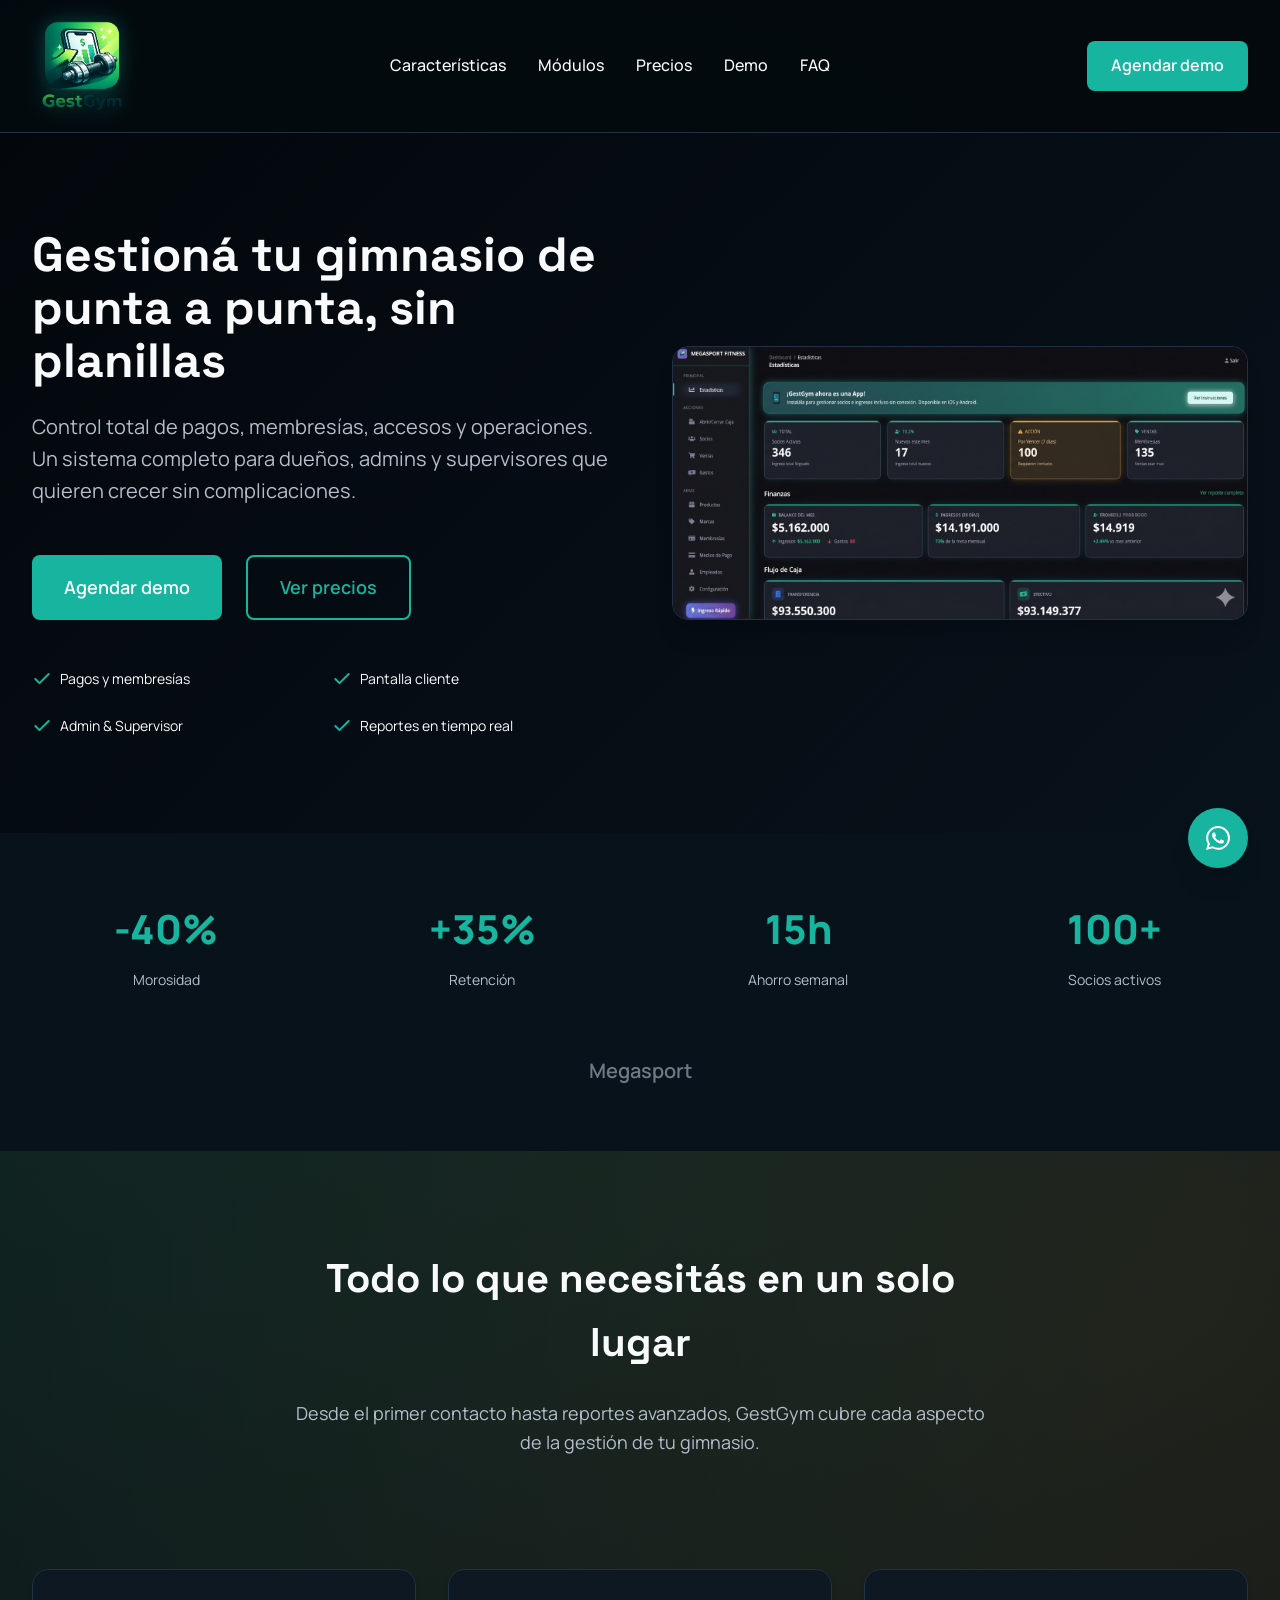
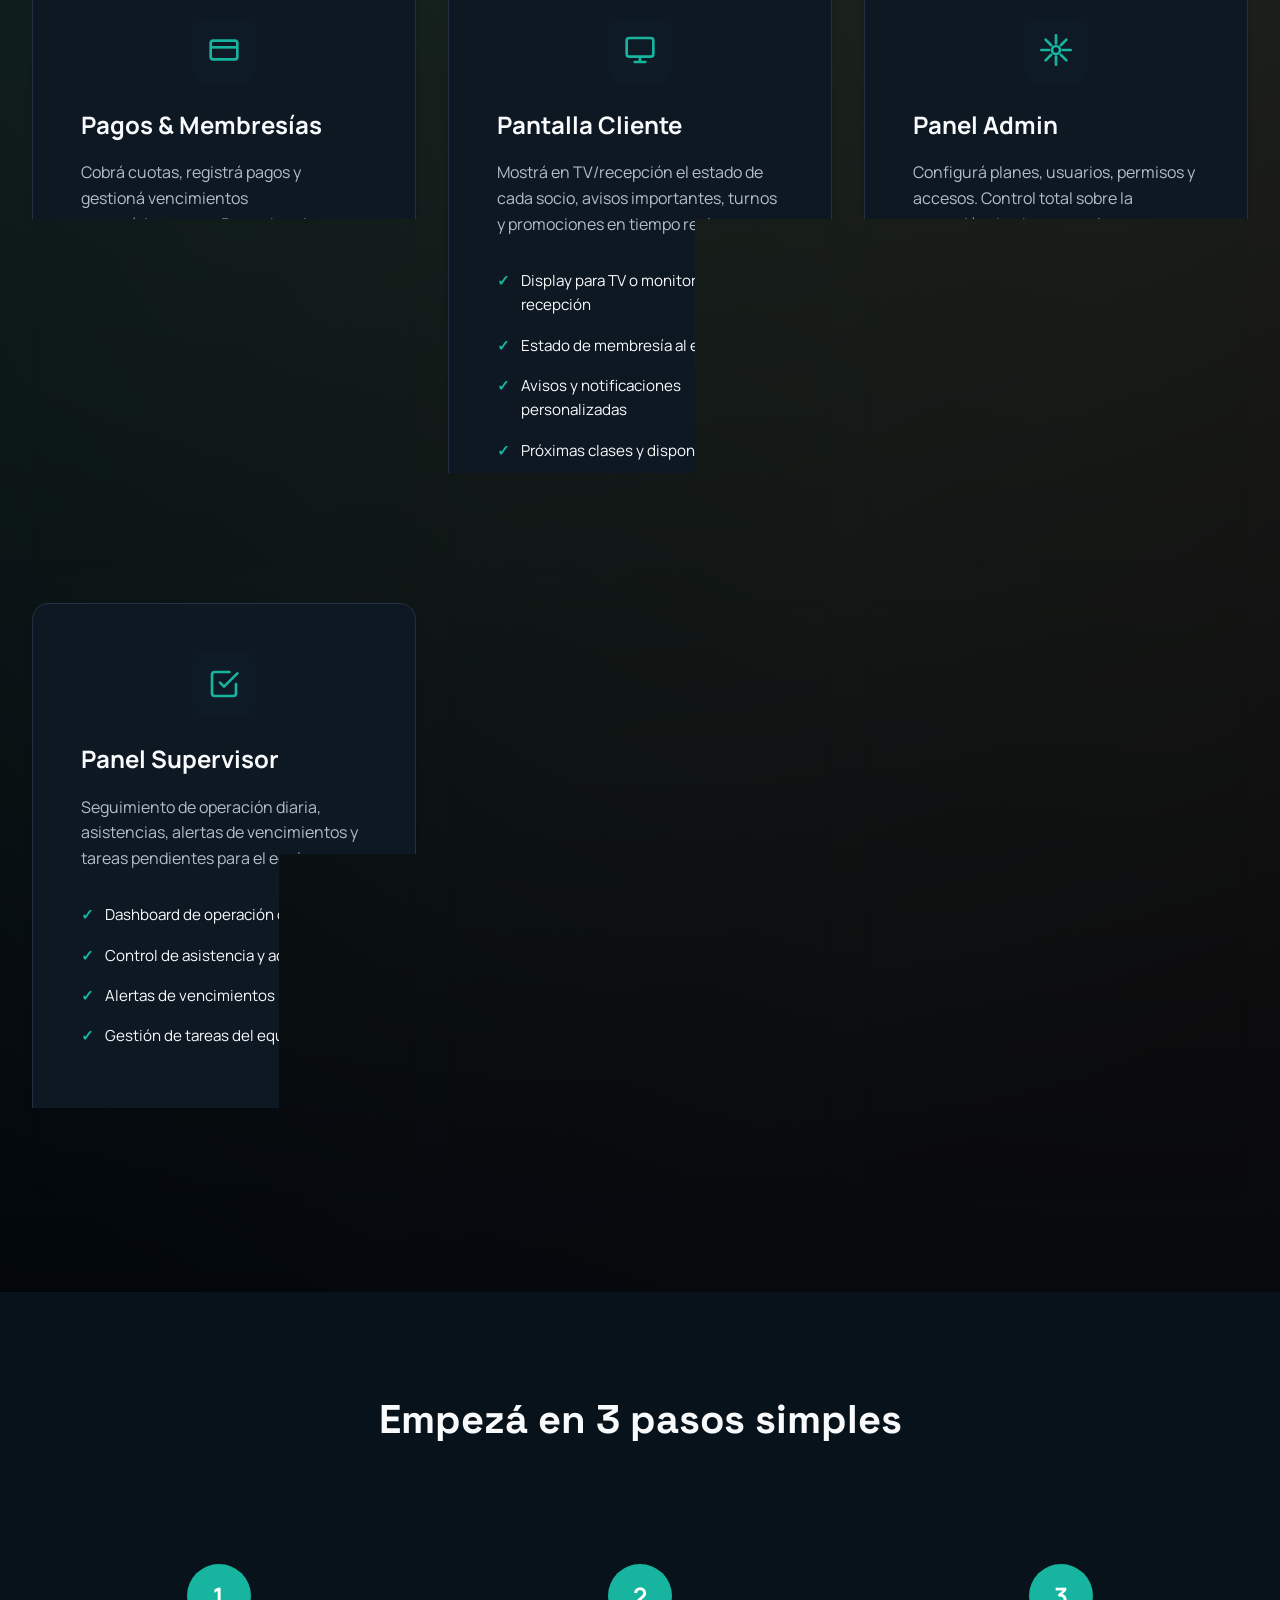
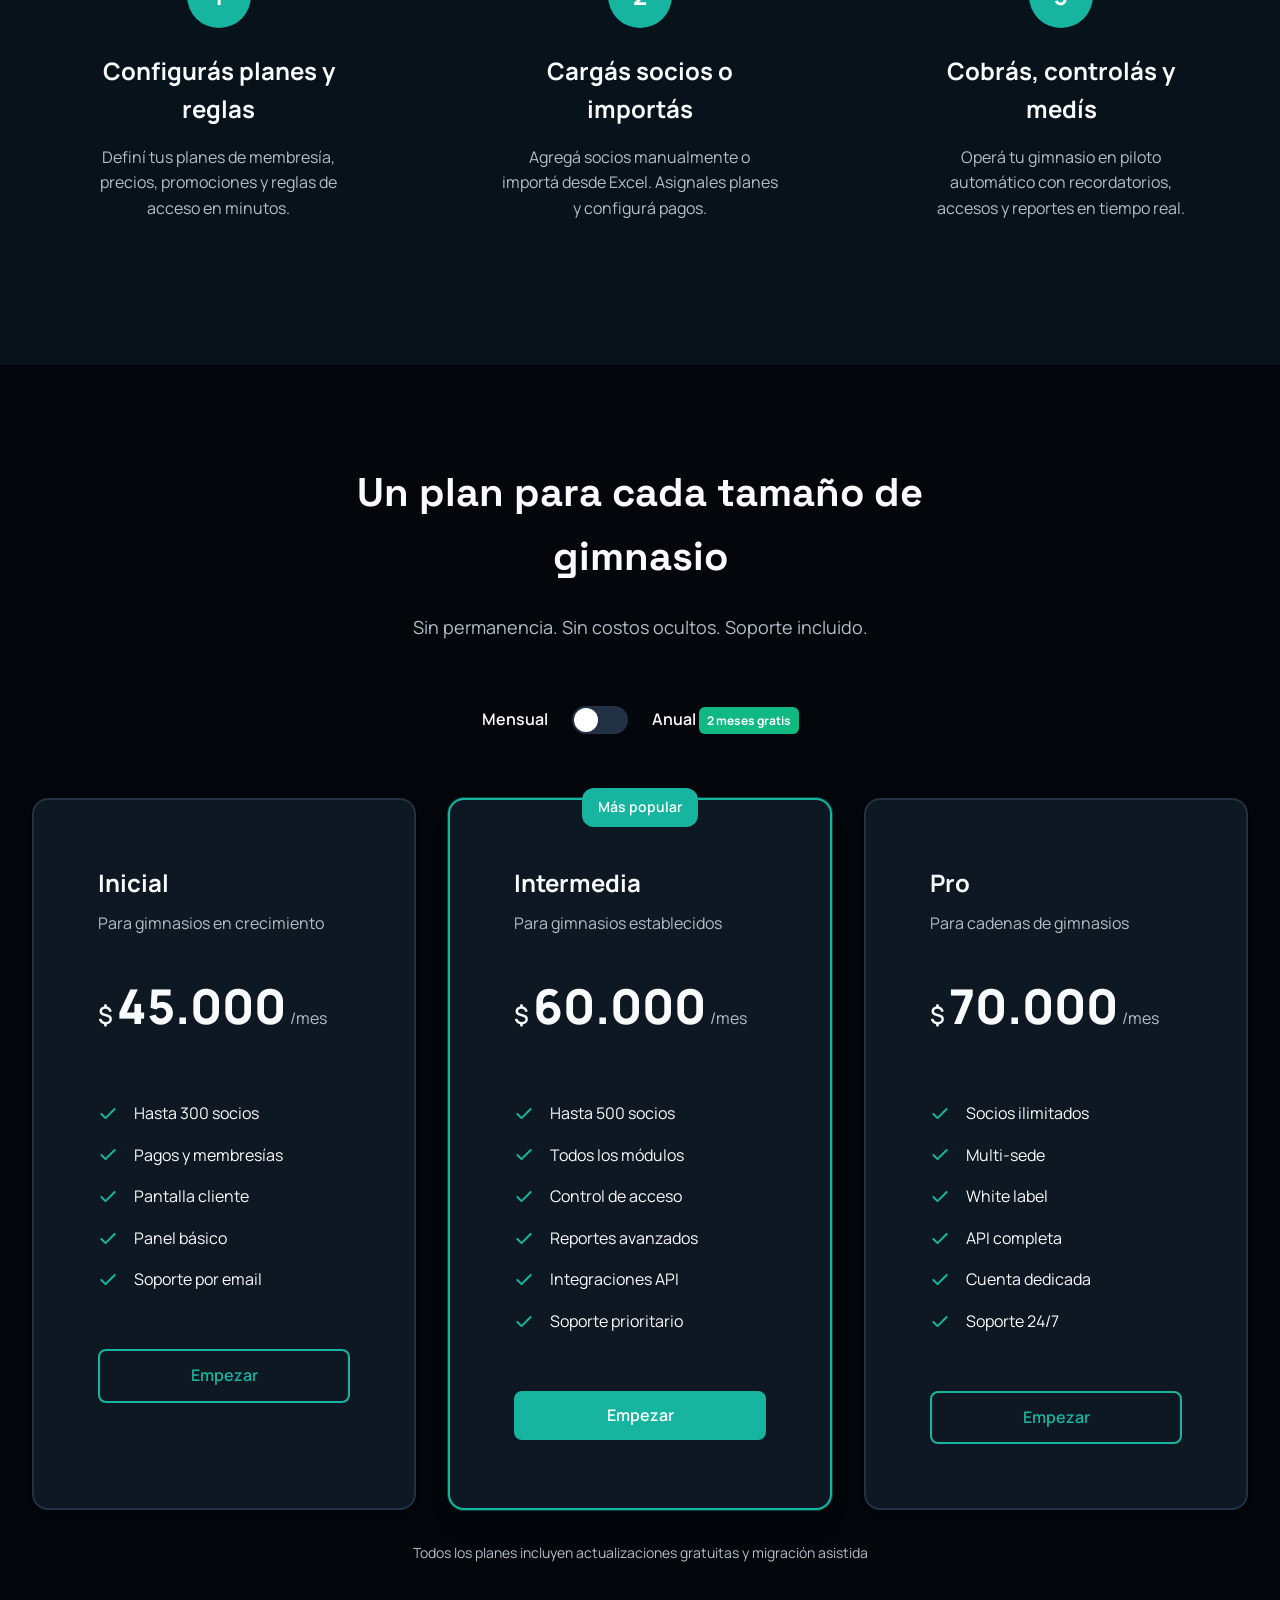
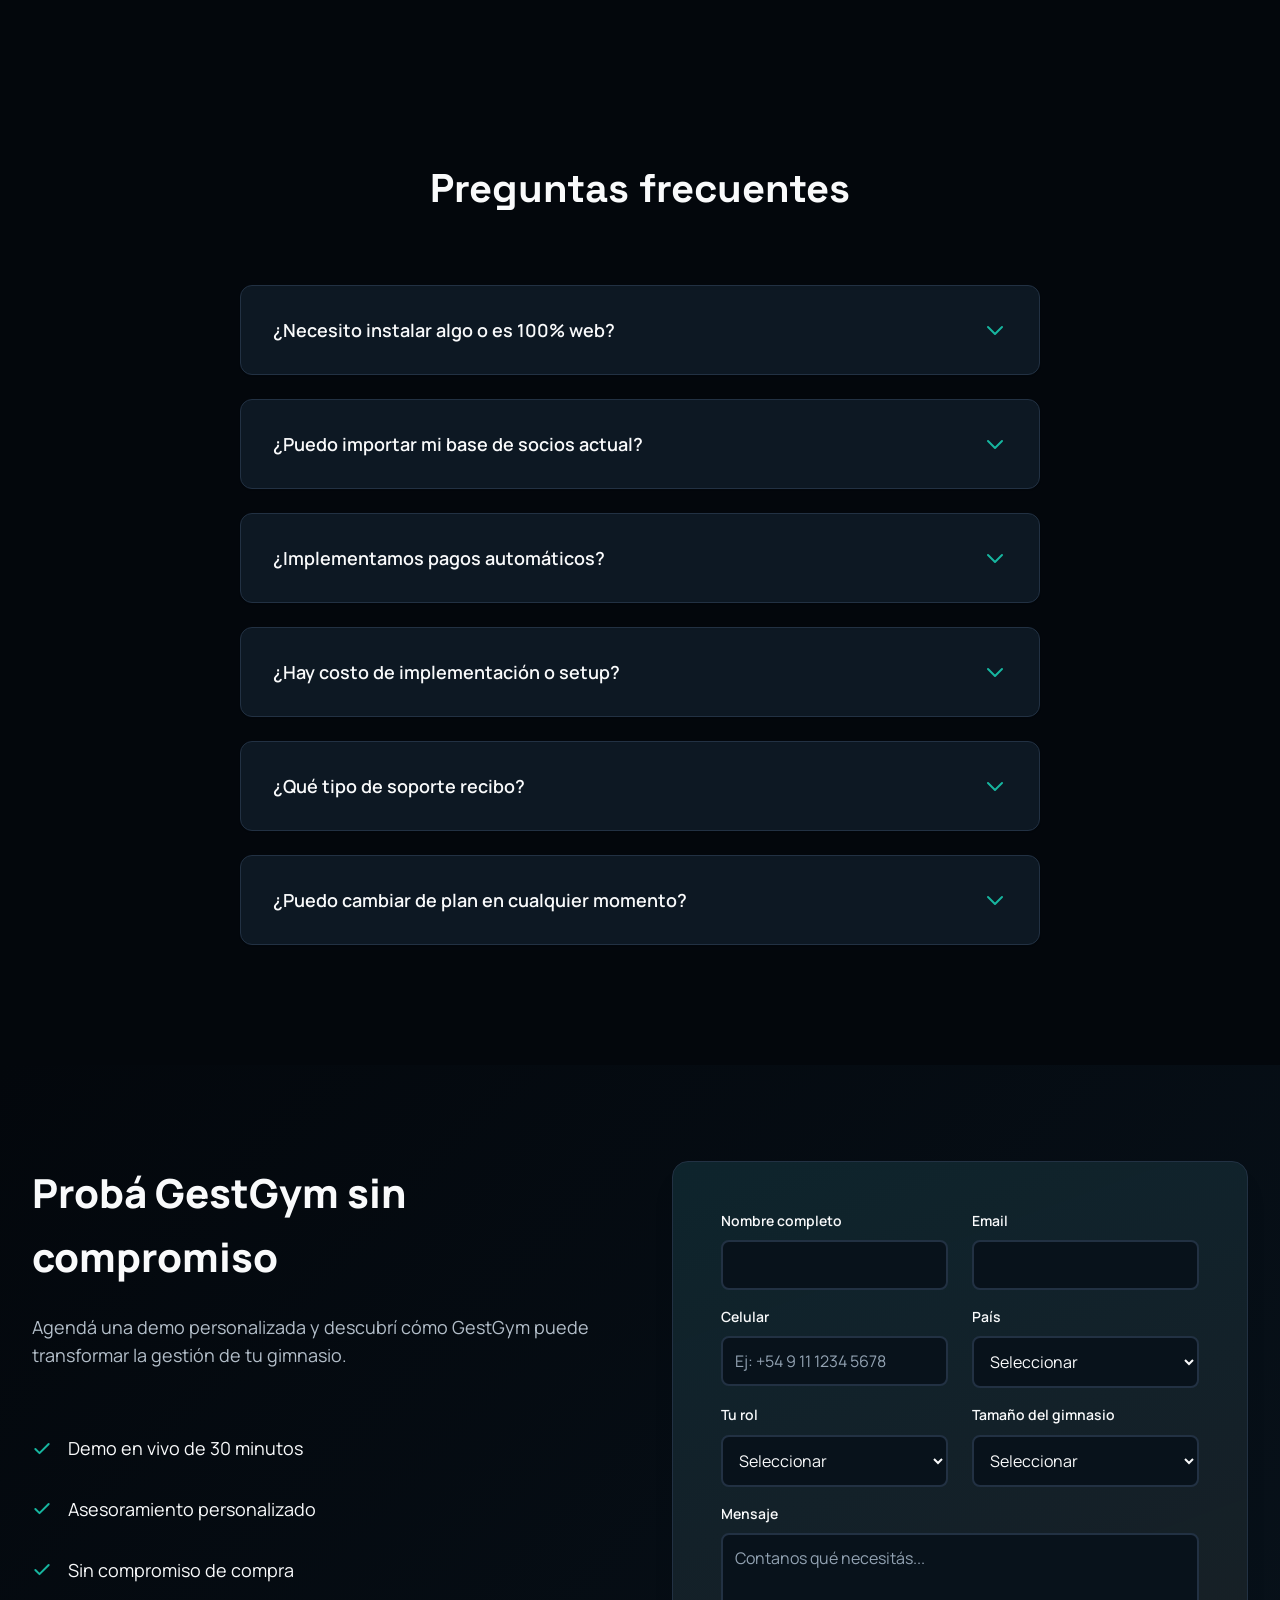
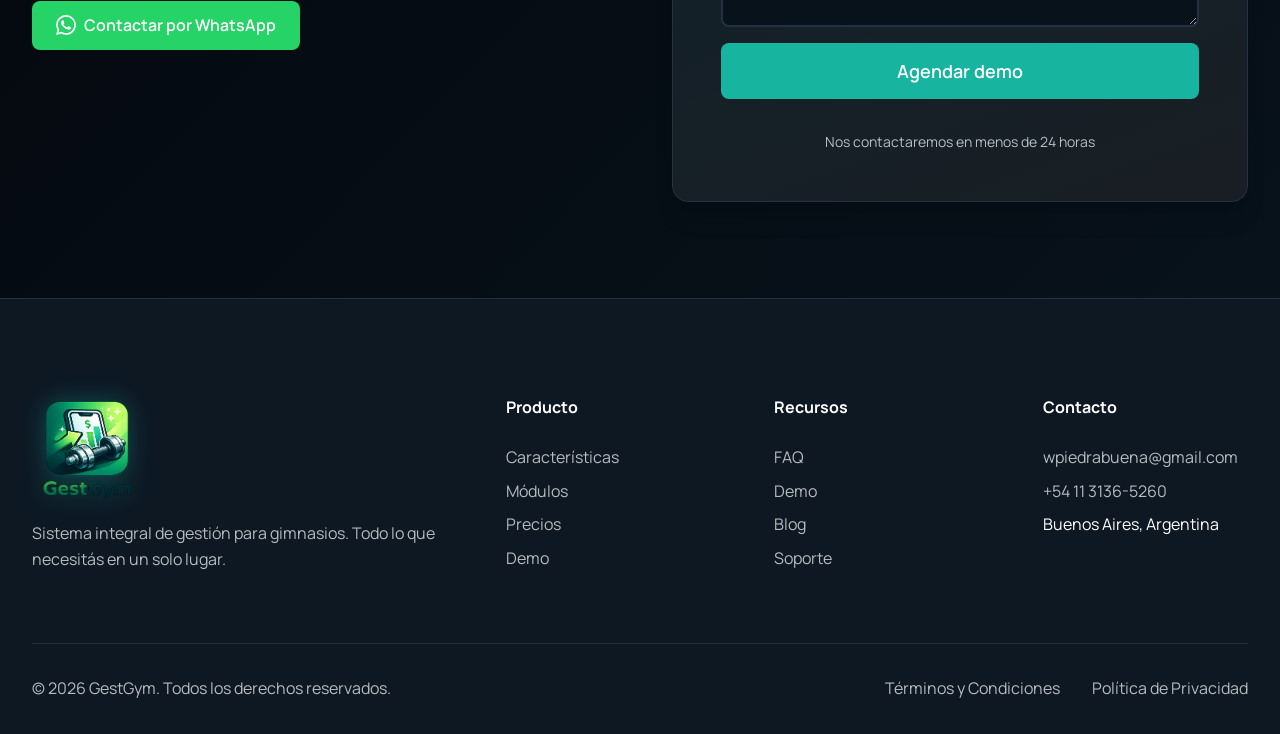
==== public/index.html @ d3e399d4 "varios2" ====
<!DOCTYPE html>
<html lang="es">

<head>
    <meta charset="UTF-8">
    <meta name="viewport" content="width=device-width, initial-scale=1.0">
    <meta name="description"
        content="GestGym: Sistema integral de gestión para gimnasios. Pagos, control de acceso, pantalla cliente, admin y supervisor. Reduce morosidad y mejora la retención.">
    <meta name="keywords" content="gestión gimnasios, software gimnasio, pagos membresías, control acceso">

    <!-- Open Graph / Facebook -->
    <meta property="og:type" content="website">
    <meta property="og:title" content="GestGym - Sistema Integral de Gestión para Gimnasios">
    <meta property="og:description"
        content="Gestioná tu gimnasio de punta a punta: pagos, control operativo, pantalla cliente, admin y supervisor. Sin planillas, sin complicaciones.">
    <meta property="og:url" content="https://www.gestgym.com">

    <!-- Twitter -->
    <meta name="twitter:card" content="summary_large_image">
    <meta name="twitter:title" content="GestGym - Sistema Integral de Gestión para Gimnasios">
    <meta name="twitter:description"
        content="Gestioná tu gimnasio de punta a punta: pagos, control operativo, pantalla cliente, admin y supervisor.">

    <title>GestGym - Sistema Integral de Gestión para Gimnasios</title>

    <!-- JSON-LD Schema -->
    <script type="application/ld+json">
    {
      "@context": "https://schema.org",
      "@type": "SoftwareApplication",
      "name": "GestGym",
      "applicationCategory": "BusinessApplication",
      "operatingSystem": "Web",
      "description": "Sistema integral de gestión para gimnasios con módulos de pagos, control de acceso, pantalla cliente, admin y supervisor.",
      "offers": {
        "@type": "AggregateOffer",
        "priceCurrency": "USD",
        "lowPrice": "49",
        "highPrice": "199"
      },
      "url": "https://www.gestgym.com",
      "aggregateRating": {
        "@type": "AggregateRating",
        "ratingValue": "4.8",
        "ratingCount": "127"
      }
    }
    </script>

    <link rel="stylesheet" href="styles.css">
</head>

<body>
    <!-- Loader removed -->

    <!-- Header Sticky -->
    <header class="header" id="header">
        <div class="container">
            <div class="header-content">
                <a href="#hero" class="logo" aria-label="GestGym">
                    <img src="logo-192.png" alt="Logo GestGym" class="logo-image">
                </a>
                <nav class="nav" id="nav">
                    <a href="#features" class="nav-link">Características</a>
                    <a href="#modules" class="nav-link">Módulos</a>
                    <a href="#pricing" class="nav-link">Precios</a>
                    <a href="#demo" class="nav-link">Demo</a>
                    <a href="#faq" class="nav-link">FAQ</a>
                </nav>
                <a href="#demo" class="btn btn-primary">Agendar demo</a>
                <button class="menu-toggle" id="menuToggle" aria-label="Abrir menú">
                    <span></span>
                    <span></span>
                    <span></span>
                </button>
            </div>
        </div>
    </header>

    <!-- Hero Section -->
    <section class="hero" id="hero">
        <div class="container">
            <div class="hero-content">
                <div class="hero-text">
                    <h1 class="hero-title">Gestioná tu gimnasio de punta a punta, sin planillas</h1>
                    <p class="hero-subtitle">Control total de pagos, membresías, accesos y operaciones. Un sistema
                        completo para dueños, admins y supervisores que quieren crecer sin complicaciones.</p>
                    <div class="hero-ctas">
                        <a href="#demo" class="btn btn-primary btn-lg">Agendar demo</a>
                        <a href="#pricing" class="btn btn-secondary btn-lg">Ver precios</a>
                    </div>
                    <div class="hero-features">
                        <div class="hero-feature">
                            <svg width="20" height="20" viewBox="0 0 20 20" fill="none"
                                xmlns="http://www.w3.org/2000/svg">
                                <path d="M16.667 5L7.5 14.167 3.333 10" stroke="currentColor" stroke-width="2"
                                    stroke-linecap="round" stroke-linejoin="round" />
                            </svg>
                            <span>Pagos y membresías</span>
                        </div>
                        <div class="hero-feature">
                            <svg width="20" height="20" viewBox="0 0 20 20" fill="none"
                                xmlns="http://www.w3.org/2000/svg">
                                <path d="M16.667 5L7.5 14.167 3.333 10" stroke="currentColor" stroke-width="2"
                                    stroke-linecap="round" stroke-linejoin="round" />
                            </svg>
                            <span>Pantalla cliente</span>
                        </div>
                        <div class="hero-feature">
                            <svg width="20" height="20" viewBox="0 0 20 20" fill="none"
                                xmlns="http://www.w3.org/2000/svg">
                                <path d="M16.667 5L7.5 14.167 3.333 10" stroke="currentColor" stroke-width="2"
                                    stroke-linecap="round" stroke-linejoin="round" />
                            </svg>
                            <span>Admin & Supervisor</span>
                        </div>
                        <div class="hero-feature">
                            <svg width="20" height="20" viewBox="0 0 20 20" fill="none"
                                xmlns="http://www.w3.org/2000/svg">
                                <path d="M16.667 5L7.5 14.167 3.333 10" stroke="currentColor" stroke-width="2"
                                    stroke-linecap="round" stroke-linejoin="round" />
                            </svg>
                            <span>Reportes en tiempo real</span>
                        </div>
                    </div>
                </div>
                <div class="hero-image">
                    <img src="hero_dash.png" alt="Vista del dashboard de GestGym" class="hero-dashboard-image">
                </div>
            </div>
        </div>
    </section>

    <!-- Social Proof -->
    <section class="social-proof">
        <div class="container">
            <div class="stats">
                <div class="stat">
                    <div class="stat-value">-40%</div>
                    <div class="stat-label">Morosidad</div>
                </div>
                <div class="stat">
                    <div class="stat-value">+35%</div>
                    <div class="stat-label">Retención</div>
                </div>
                <div class="stat">
                    <div class="stat-value">15h</div>
                    <div class="stat-label">Ahorro semanal</div>
                </div>
                <div class="stat">
                    <div class="stat-value">100+</div>
                    <div class="stat-label">Socios activos</div>
                </div>
            </div>
            <div class="brands">
                <div class="brand-logo">Megasport</div>
            </div>
        </div>
    </section>

    <!-- Features Overview -->
    <section class="features" id="features">
        <div class="container">
            <div class="section-header">
                <h2 class="section-title">Todo lo que necesitás en un solo lugar</h2>
                <p class="section-subtitle">Desde el primer contacto hasta reportes avanzados, GestGym cubre cada
                    aspecto de la gestión de tu gimnasio.</p>
            </div>
        </div>
    </section>

    <!-- Modules -->
    <section class="modules" id="modules">
        <div class="container">
            <div class="modules-grid">
                <!-- Module 1: Pagos & Membresías -->
                <div class="module-card reveal">
                    <div class="module-icon">
                        <svg width="32" height="32" viewBox="0 0 24 24" fill="none" xmlns="http://www.w3.org/2000/svg">
                            <rect x="2" y="5" width="20" height="14" rx="2" stroke="currentColor" stroke-width="2" />
                            <path d="M2 10h20" stroke="currentColor" stroke-width="2" />
                        </svg>
                    </div>
                    <h3 class="module-title">Pagos & Membresías</h3>
                    <p class="module-description">Cobrá cuotas, registrá pagos y gestioná vencimientos automáticamente.
                        Recordatorios por email y WhatsApp para reducir la morosidad.</p>
                    <ul class="module-list">
                        <li>Registro de pagos manual y automático</li>
                        <li>Planes flexibles (mensual, trimestral, anual)</li>
                        <li>Recordatorios de vencimiento</li>
                        <li>Integración con medios de pago</li>
                    </ul>
                </div>

                <!-- Module 2: Pantalla Cliente -->
                <div class="module-card reveal">
                    <div class="module-icon">
                        <svg width="32" height="32" viewBox="0 0 24 24" fill="none" xmlns="http://www.w3.org/2000/svg">
                            <rect x="2" y="3" width="20" height="14" rx="2" stroke="currentColor" stroke-width="2" />
                            <path d="M8 21h8M12 17v4" stroke="currentColor" stroke-width="2" stroke-linecap="round" />
                        </svg>
                    </div>
                    <h3 class="module-title">Pantalla Cliente</h3>
                    <p class="module-description">Mostrá en TV/recepción el estado de cada socio, avisos importantes,
                        turnos y promociones en tiempo real.</p>
                    <ul class="module-list">
                        <li>Display para TV o monitor en recepción</li>
                        <li>Estado de membresía al escanear</li>
                        <li>Avisos y notificaciones personalizadas</li>
                        <li>Próximas clases y disponibilidad</li>
                    </ul>
                </div>

                <!-- Module 3: Panel Admin -->
                <div class="module-card reveal">
                    <div class="module-icon">
                        <svg width="32" height="32" viewBox="0 0 24 24" fill="none" xmlns="http://www.w3.org/2000/svg">
                            <circle cx="12" cy="12" r="3" stroke="currentColor" stroke-width="2" />
                            <path
                                d="M12 1v6M12 17v6M4.2 4.2l4.2 4.2M15.6 15.6l4.2 4.2M1 12h6M17 12h6M4.2 19.8l4.2-4.2M15.6 8.4l4.2-4.2"
                                stroke="currentColor" stroke-width="2" stroke-linecap="round" />
                        </svg>
                    </div>
                    <h3 class="module-title">Panel Admin</h3>
                    <p class="module-description">Configurá planes, usuarios, permisos y accesos. Control total sobre la
                        operación desde un panel centralizado.</p>
                    <ul class="module-list">
                        <li>Gestión de socios y empleados</li>
                        <li>Configuración de planes y precios</li>
                        <li>Roles y permisos personalizados</li>
                        <li>Reportes financieros y operativos</li>
                    </ul>
                </div>

                <!-- Module 4: Panel Supervisor -->
                <div class="module-card reveal">
                    <div class="module-icon">
                        <svg width="32" height="32" viewBox="0 0 24 24" fill="none" xmlns="http://www.w3.org/2000/svg">
                            <path d="M9 11l3 3L22 4" stroke="currentColor" stroke-width="2" stroke-linecap="round"
                                stroke-linejoin="round" />
                            <path d="M21 12v7a2 2 0 01-2 2H5a2 2 0 01-2-2V5a2 2 0 012-2h11" stroke="currentColor"
                                stroke-width="2" stroke-linecap="round" />
                        </svg>
                    </div>
                    <h3 class="module-title">Panel Supervisor</h3>
                    <p class="module-description">Seguimiento de operación diaria, asistencias, alertas de vencimientos
                        y tareas pendientes para el equipo.</p>
                    <ul class="module-list">
                        <li>Dashboard de operación diaria</li>
                        <li>Control de asistencia y accesos</li>
                        <li>Alertas de vencimientos próximos</li>
                        <li>Gestión de tareas del equipo</li>
                    </ul>
                </div>

                <!-- Module 5: Control de Acceso -->
                <div class="module-card reveal">
                    <div class="module-icon">
                        <svg width="32" height="32" viewBox="0 0 24 24" fill="none" xmlns="http://www.w3.org/2000/svg">
                            <rect x="5" y="11" width="14" height="10" rx="2" stroke="currentColor" stroke-width="2" />
                            <path d="M12 17a1 1 0 100-2 1 1 0 000 2z" fill="currentColor" />
                            <path d="M8 11V7a4 4 0 118 0v4" stroke="currentColor" stroke-width="2"
                                stroke-linecap="round" />
                        </svg>
                    </div>
                    <h3 class="module-title">Control de Acceso</h3>
                    <p class="module-description">Controlá quién entra y cuándo. Instalamos la puerta de acceso y la
                        integramos con torniquetes, lectores
                        de tarjeta o códigos QR.</p>
                    <ul class="module-list">
                        <li>Instalación de puerta de acceso (opcional)</li>
                        <li>Validación automática de membresía</li>
                        <li>Registro de ingresos y egresos</li>
                        <li>Alertas de accesos no autorizados</li>
                        <li>Compatible con hardware estándar</li>
                    </ul>
                </div>

                <!-- Module 6: Reportes y KPIs -->
                <div class="module-card reveal">
                    <div class="module-icon">
                        <svg width="32" height="32" viewBox="0 0 24 24" fill="none" xmlns="http://www.w3.org/2000/svg">
                            <path d="M3 3v18h18" stroke="currentColor" stroke-width="2" stroke-linecap="round" />
                            <path d="M18 9l-5 5-3-3-4 4" stroke="currentColor" stroke-width="2" stroke-linecap="round"
                                stroke-linejoin="round" />
                        </svg>
                    </div>
                    <h3 class="module-title">Reportes y KPIs</h3>
                    <p class="module-description">Métricas en tiempo real: ingresos, retención, morosidad, asistencia
                        promedio y más. Exportá a Excel o PDF.</p>
                    <ul class="module-list">
                        <li>Dashboard con KPIs clave</li>
                        <li>Reportes de ingresos y gastos</li>
                        <li>Análisis de retención y churn</li>
                        <li>Exportación a Excel/PDF</li>
                    </ul>
                </div>
            </div>
        </div>
    </section>

    <!-- How it Works -->
    <section class="how-it-works">
        <div class="container">
            <div class="section-header">
                <h2 class="section-title">Empezá en 3 pasos simples</h2>
            </div>
            <div class="steps">
                <div class="step reveal">
                    <div class="step-number">1</div>
                    <h3 class="step-title">Configurás planes y reglas</h3>
                    <p class="step-description">Definí tus planes de membresía, precios, promociones y reglas de acceso
                        en minutos.</p>
                </div>
                <div class="step reveal">
                    <div class="step-number">2</div>
                    <h3 class="step-title">Cargás socios o importás</h3>
                    <p class="step-description">Agregá socios manualmente o importá desde Excel. Asignales planes y
                        configurá pagos.</p>
                </div>
                <div class="step reveal">
                    <div class="step-number">3</div>
                    <h3 class="step-title">Cobrás, controlás y medís</h3>
                    <p class="step-description">Operá tu gimnasio en piloto automático con recordatorios, accesos y
                        reportes en tiempo real.</p>
                </div>
            </div>
        </div>
    </section>

    <!-- Pricing -->
    <section class="pricing" id="pricing">
        <div class="container">
            <div class="section-header">
                <h2 class="section-title">Un plan para cada tamaño de gimnasio</h2>
                <p class="section-subtitle">Sin permanencia. Sin costos ocultos. Soporte incluido.</p>
            </div>

            <!-- Pricing Toggle -->
            <div class="pricing-toggle">
                <span class="toggle-label">Mensual</span>
                <button class="toggle-switch" id="pricingToggle" aria-label="Alternar entre mensual y anual">
                    <span class="toggle-slider"></span>
                </button>
                <span class="toggle-label">Anual <span class="toggle-discount">2 meses gratis</span></span>
            </div>

            <div class="pricing-grid" id="pricingGrid"></div>

            <p class="pricing-note">Todos los planes incluyen actualizaciones gratuitas y migración asistida</p>
        </div>
    </section>

    <!-- Testimonials
    <section class="testimonials" id="testimonials">
        <div class="container">
            <div class="section-header">
                <h2 class="section-title">Lo que dicen nuestros clientes</h2>
            </div>
            <div class="testimonials-grid">
                <div class="testimonial-card reveal">
                    <div class="testimonial-rating">
                        <span>⭐⭐⭐⭐⭐</span>
                    </div>
                    <p class="testimonial-text">"Antes perdía horas en Excel controlando pagos. Con GestGym todo es
                        automático: me avisa vencimientos, envía recordatorios y tengo reportes al instante. Reducimos
                        la morosidad un 45%."</p>
                    <div class="testimonial-author">
                        <div class="author-avatar">MR</div>
                        <div>
                            <div class="author-name">Martín Rodríguez</div>
                            <div class="author-role">Dueño, FitZone</div>
                        </div>
                    </div>
                </div>

                <div class="testimonial-card reveal">
                    <div class="testimonial-rating">
                        <span>⭐⭐⭐⭐⭐</span>
                    </div>
                    <p class="testimonial-text">"El panel de admin es súper intuitivo. Puedo gestionar 3 sedes desde un
                        solo lugar, ver reportes consolidados y configurar todo sin llamar a soporte. La pantalla
                        cliente es un plus que encanta a los socios."</p>
                    <div class="testimonial-author">
                        <div class="author-avatar">LC</div>
                        <div>
                            <div class="author-name">Laura Castro</div>
                            <div class="author-role">Administradora, PowerGym</div>
                        </div>
                    </div>
                </div>

                <div class="testimonial-card reveal">
                    <div class="testimonial-rating">
                        <span>⭐⭐⭐⭐⭐</span>
                    </div>
                    <p class="testimonial-text">"Como supervisor, necesito ver en tiempo real quién ingresó, quién está
                        por vencer y qué tareas tengo pendientes. GestGym me da toda esa info en un dashboard claro.
                        Ahorro 15 horas por semana."</p>
                    <div class="testimonial-author">
                        <div class="author-avatar">JS</div>
                        <div>
                            <div class="author-name">Javier Sosa</div>
                            <div class="author-role">Supervisor, BodyFit</div>
                        </div>
                    </div>
                </div>
            </div>
        </div>
    </section> -->

    <!-- FAQ -->
    <section class="faq" id="faq">
        <div class="container">
            <div class="section-header">
                <h2 class="section-title">Preguntas frecuentes</h2>
            </div>
            <div class="faq-list">
                <div class="faq-item reveal">
                    <button class="faq-question" aria-expanded="false">
                        <span>¿Necesito instalar algo o es 100% web?</span>
                        <svg class="faq-icon" width="24" height="24" viewBox="0 0 24 24" fill="none">
                            <path d="M19 9l-7 7-7-7" stroke="currentColor" stroke-width="2" stroke-linecap="round"
                                stroke-linejoin="round" />
                        </svg>
                    </button>
                    <div class="faq-answer">
                        <p>GestGym es 100% web. Accedés desde cualquier navegador, en cualquier dispositivo. No hay nada
                            que instalar ni actualizar manualmente.</p>
                    </div>
                </div>

                <div class="faq-item reveal">
                    <button class="faq-question" aria-expanded="false">
                        <span>¿Puedo importar mi base de socios actual?</span>
                        <svg class="faq-icon" width="24" height="24" viewBox="0 0 24 24" fill="none">
                            <path d="M19 9l-7 7-7-7" stroke="currentColor" stroke-width="2" stroke-linecap="round"
                                stroke-linejoin="round" />
                        </svg>
                    </button>
                    <div class="faq-answer">
                        <p>Sí, podés importar tu base desde Excel. Te acompañamos en la migración sin cargo para que
                            arranques sin perder datos.</p>
                    </div>
                </div>

                <div class="faq-item reveal">
                    <button class="faq-question" aria-expanded="false">
                        <span>¿Implementamos pagos automáticos?</span>
                        <svg class="faq-icon" width="24" height="24" viewBox="0 0 24 24" fill="none">
                            <path d="M19 9l-7 7-7-7" stroke="currentColor" stroke-width="2" stroke-linecap="round"
                                stroke-linejoin="round" />
                        </svg>
                    </button>
                    <div class="faq-answer">
                        <p>Sí, nos integramos con MercadoPago.</p>
                    </div>
                </div>

                <div class="faq-item reveal">
                    <button class="faq-question" aria-expanded="false">
                        <span>¿Hay costo de implementación o setup?</span>
                        <svg class="faq-icon" width="24" height="24" viewBox="0 0 24 24" fill="none">
                            <path d="M19 9l-7 7-7-7" stroke="currentColor" stroke-width="2" stroke-linecap="round"
                                stroke-linejoin="round" />
                        </svg>
                    </button>
                    <div class="faq-answer">
                        <p>No, la configuración inicial y migración están incluidas sin cargo. Solo pagás la suscripción
                            mensual o anual que elijas.</p>
                    </div>
                </div>

                <div class="faq-item reveal">
                    <button class="faq-question" aria-expanded="false">
                        <span>¿Qué tipo de soporte recibo?</span>
                        <svg class="faq-icon" width="24" height="24" viewBox="0 0 24 24" fill="none">
                            <path d="M19 9l-7 7-7-7" stroke="currentColor" stroke-width="2" stroke-linecap="round"
                                stroke-linejoin="round" />
                        </svg>
                    </button>
                    <div class="faq-answer">
                        <p>Todos los planes incluyen soporte. El plan Starter tiene email, Pro soporte prioritario, y
                            Enterprise cuenta dedicada 24/7.</p>
                    </div>
                </div>

                <div class="faq-item reveal">
                    <button class="faq-question" aria-expanded="false">
                        <span>¿Puedo cambiar de plan en cualquier momento?</span>
                        <svg class="faq-icon" width="24" height="24" viewBox="0 0 24 24" fill="none">
                            <path d="M19 9l-7 7-7-7" stroke="currentColor" stroke-width="2" stroke-linecap="round"
                                stroke-linejoin="round" />
                        </svg>
                    </button>
                    <div class="faq-answer">
                        <p>Sí, podés upgradear o downgradear tu plan cuando quieras. Sin permanencia ni penalidades.</p>
                    </div>
                </div>
            </div>
        </div>
    </section>

    <!-- Demo Form CTA -->
    <section class="demo-cta" id="demo">
        <div class="container">
            <div class="demo-content">
                <div class="demo-text">
                    <h2 class="demo-title">Probá GestGym sin compromiso</h2>
                    <p class="demo-subtitle">Agendá una demo personalizada y descubrí cómo GestGym puede transformar la
                        gestión de tu gimnasio.</p>
                    <ul class="demo-benefits">
                        <li>
                            <svg width="20" height="20" viewBox="0 0 20 20" fill="none">
                                <path d="M16.667 5L7.5 14.167 3.333 10" stroke="currentColor" stroke-width="2"
                                    stroke-linecap="round" stroke-linejoin="round" />
                            </svg>
                            Demo en vivo de 30 minutos
                        </li>
                        <li>
                            <svg width="20" height="20" viewBox="0 0 20 20" fill="none">
                                <path d="M16.667 5L7.5 14.167 3.333 10" stroke="currentColor" stroke-width="2"
                                    stroke-linecap="round" stroke-linejoin="round" />
                            </svg>
                            Asesoramiento personalizado
                        </li>
                        <li>
                            <svg width="20" height="20" viewBox="0 0 20 20" fill="none">
                                <path d="M16.667 5L7.5 14.167 3.333 10" stroke="currentColor" stroke-width="2"
                                    stroke-linecap="round" stroke-linejoin="round" />
                            </svg>
                            Sin compromiso de compra
                        </li>
                    </ul>
                    <a href="https://wa.me/5491131365260?text=Estoy%20interesado%20en%20una%20demo%20del%20producto"
                        class="btn btn-whatsapp" target="_blank" rel="noopener noreferrer">
                        <svg width="20" height="20" viewBox="0 0 24 24" fill="none" xmlns="http://www.w3.org/2000/svg">
                            <path
                                d="M17.472 14.382c-.297-.149-1.758-.867-2.03-.967-.273-.099-.471-.148-.67.15-.197.297-.767.966-.94 1.164-.173.199-.347.223-.644.075-.297-.15-1.255-.463-2.39-1.475-.883-.788-1.48-1.761-1.653-2.059-.173-.297-.018-.458.13-.606.134-.133.298-.347.446-.52.149-.174.198-.298.298-.497.099-.198.05-.371-.025-.52-.075-.149-.669-1.612-.916-2.207-.242-.579-.487-.5-.669-.51-.173-.008-.371-.01-.57-.01-.198 0-.52.074-.792.372-.272.297-1.04 1.016-1.04 2.479 0 1.462 1.065 2.875 1.213 3.074.149.198 2.096 3.2 5.077 4.487.709.306 1.262.489 1.694.625.712.227 1.36.195 1.871.118.571-.085 1.758-.719 2.006-1.413.248-.694.248-1.289.173-1.413-.074-.124-.272-.198-.57-.347m-5.421 7.403h-.004a9.87 9.87 0 01-5.031-1.378l-.361-.214-3.741.982.998-3.648-.235-.374a9.86 9.86 0 01-1.51-5.26c.001-5.45 4.436-9.884 9.888-9.884 2.64 0 5.122 1.03 6.988 2.898a9.825 9.825 0 012.893 6.994c-.003 5.45-4.437 9.884-9.885 9.884m8.413-18.297A11.815 11.815 0 0012.05 0C5.495 0 .16 5.335.157 11.892c0 2.096.547 4.142 1.588 5.945L.057 24l6.305-1.654a11.882 11.882 0 005.683 1.448h.005c6.554 0 11.89-5.335 11.893-11.893a11.821 11.821 0 00-3.48-8.413Z"
                                fill="currentColor" />
                        </svg>
                        Contactar por WhatsApp
                    </a>
                </div>
                <div class="demo-form-container">
                    <form id="demoForm" class="demo-form" action="https://api.web3forms.com/submit" method="POST"
                        novalidate>
                        <!-- Web3Forms Access Key -->
                        <input type="hidden" name="access_key" value="cbc87930-ddf4-47d3-9d2a-d54eeae03ed0">
                        <input type="hidden" name="subject" value="GestGym">
                        <input type="hidden" name="from_name" value="GestGym Posible Cliente">
                        <input type="hidden" name="redirect" value="false">

                        <div class="form-group">
                            <label for="name">Nombre completo</label>
                            <input type="text" id="name" name="nombre_completo" required aria-required="true">
                            <span class="error-message" id="nameError"></span>
                        </div>
                        <div class="form-group">
                            <label for="email">Email</label>
                            <input type="email" id="email" name="email" required aria-required="true">
                            <span class="error-message" id="emailError"></span>
                        </div>
                        <div class="form-group">
                            <label for="phone">Celular</label>
                            <input type="tel" id="phone" name="celular" required aria-required="true"
                                placeholder="Ej: +54 9 11 1234 5678" inputmode="tel" autocomplete="tel">
                            <span class="error-message" id="phoneError"></span>
                        </div>
                        <div class="form-group">
                            <label for="country">País</label>
                            <select id="country" name="pais" required aria-required="true">
                                <option value="">Seleccionar</option>
                                <option value="ARGENTINA">Argentina</option>
                                <option value="CHILE">Chile</option>
                                <option value="COLOMBIA">Colombia</option>
                                <option value="MEXICO">México</option>
                                <option value="PERU">Perú</option>
                                <option value="URUGUAY">Uruguay</option>
                                <option value="OTHER">Otro</option>
                            </select>
                            <span class="error-message" id="countryError"></span>
                        </div>
                        <div class="form-group">
                            <label for="role">Tu rol</label>
                            <select id="role" name="Tu rol" required aria-required="true">
                                <option value="">Seleccionar</option>
                                <option value="dueño">Dueño</option>
                                <option value="administrador">Administrador</option>
                                <option value="supervisor">Supervisor</option>
                                <option value="otro">Otro</option>
                            </select>
                            <span class="error-message" id="roleError"></span>
                        </div>
                        <div class="form-group">
                            <label for="gymSize">Tamaño del gimnasio</label>
                            <select id="gymSize" name="Tamaño GYM" required aria-required="true">
                                <option value="">Seleccionar</option>
                                <option value="100">Pequeño (menos de 100 socios)</option>
                                <option value="500">Mediano (100-500 socios)</option>
                                <option value="+500">Grande (más de 500 socios)</option>
                                <option value="cadena">Cadena (múltiples sedes)</option>
                            </select>
                            <span class="error-message" id="gymSizeError"></span>
                        </div>
                        <div class="form-group form-group-full">
                            <label for="message">Mensaje</label>
                            <textarea id="message" name="message" rows="3"
                                placeholder="Contanos qué necesitás..." required aria-required="true"></textarea>
                            <span class="error-message" id="messageError"></span>
                        </div>
                        <input type="hidden" id="selectedPlan" name="plan_seleccionado" value="">
                        <button type="submit" class="btn btn-primary btn-block btn-lg form-group-full">Agendar demo</button>
                        <p class="form-note form-group-full">Nos contactaremos en menos de 24 horas</p>
                    </form>
                </div>
            </div>
        </div>
    </section>

    <!-- Footer -->
    <footer class="footer">
        <div class="container">
            <div class="footer-content">
                <div class="footer-col">
                    <div class="footer-brand" aria-label="GestGym">
                        <img src="logo-192.png" alt="Logo GestGym" class="footer-logo-image">
                    </div>
                    <p class="footer-description">Sistema integral de gestión para gimnasios. Todo lo que necesitás en
                        un solo lugar.</p>
                </div>
                <div class="footer-col">
                    <h4 class="footer-heading">Producto</h4>
                    <ul class="footer-links">
                        <li><a href="#features">Características</a></li>
                        <li><a href="#modules">Módulos</a></li>
                        <li><a href="#pricing">Precios</a></li>
                        <li><a href="#demo">Demo</a></li>
                    </ul>
                </div>
                <div class="footer-col">
                    <h4 class="footer-heading">Recursos</h4>
                    <ul class="footer-links">
                        <li><a href="#faq">FAQ</a></li>
                        <li><a href="#demo">Demo</a></li>
                        <li><a href="#">Blog</a></li>
                        <li><a href="#">Soporte</a></li>
                    </ul>
                </div>
                <div class="footer-col">
                    <h4 class="footer-heading">Contacto</h4>
                    <ul class="footer-links">
                        <li><a href="mailto:wpiedrabuena@gmail.com">wpiedrabuena@gmail.com</a></li>
                        <li><a href="tel:+541131365260">+54 11 3136-5260</a></li>
                        <li>Buenos Aires, Argentina</li>
                    </ul>
                </div>
            </div>
            <div class="footer-bottom">
                <p>&copy; 2026 GestGym. Todos los derechos reservados.</p>
                <div class="footer-legal">
                    <a href="#">Términos y Condiciones</a>
                    <a href="#">Política de Privacidad</a>
                </div>
            </div>
        </div>
    </footer>

    <!-- Back to Top Button -->
    <button class="back-to-top" id="backToTop" aria-label="Volver arriba">
        <svg width="24" height="24" viewBox="0 0 24 24" fill="none">
            <path d="M12 19V5M5 12l7-7 7 7" stroke="currentColor" stroke-width="2" stroke-linecap="round"
                stroke-linejoin="round" />
        </svg>
    </button>

    <!-- Chat Widget -->
    <div class="chat-widget">
        <button class="chat-button" id="chatButton" aria-label="Abrir WhatsApp">
            <svg class="chat-icon" width="24" height="24" viewBox="0 0 24 24" fill="none">
                <path
                    d="M17.472 14.382c-.297-.149-1.758-.867-2.03-.967-.273-.099-.471-.148-.67.15-.197.297-.767.966-.94 1.164-.173.199-.347.223-.644.075-.297-.15-1.255-.463-2.39-1.475-.883-.788-1.48-1.761-1.653-2.059-.173-.297-.018-.458.13-.606.134-.133.298-.347.446-.52.149-.174.198-.298.298-.497.099-.198.05-.371-.025-.52-.075-.149-.669-1.612-.916-2.207-.242-.579-.487-.5-.669-.51-.173-.008-.371-.01-.57-.01-.198 0-.52.074-.792.372-.272.297-1.04 1.016-1.04 2.479 0 1.462 1.065 2.875 1.213 3.074.149.198 2.096 3.2 5.077 4.487.709.306 1.262.489 1.694.625.712.227 1.36.195 1.871.118.571-.085 1.758-.719 2.006-1.413.248-.694.248-1.289.173-1.413-.074-.124-.272-.198-.57-.347m-5.421 7.403h-.004a9.87 9.87 0 01-5.031-1.378l-.361-.214-3.741.982.998-3.648-.235-.374a9.86 9.86 0 01-1.51-5.26c.001-5.45 4.436-9.884 9.888-9.884 2.64 0 5.122 1.03 6.988 2.898a9.825 9.825 0 012.893 6.994c-.003 5.45-4.437 9.884-9.885 9.884m8.413-18.297A11.815 11.815 0 0012.05 0C5.495 0 .16 5.335.157 11.892c0 2.096.547 4.142 1.588 5.945L.057 24l6.305-1.654a11.882 11.882 0 005.683 1.448h.005c6.554 0 11.89-5.335 11.893-11.893a11.821 11.821 0 00-3.48-8.413Z"
                    fill="currentColor" />
            </svg>
            <svg class="chat-close-icon" width="24" height="24" viewBox="0 0 24 24" fill="none">
                <path d="M18 6L6 18M6 6l12 12" stroke="currentColor" stroke-width="2" stroke-linecap="round"
                    stroke-linejoin="round" />
            </svg>
        </button>
        <div class="chat-panel" id="chatPanel">
            <div class="chat-header">
                <h3>Chat con GestGym</h3>
                <button class="chat-close-btn" id="chatCloseBtn" aria-label="Cerrar chat">
                    <svg width="20" height="20" viewBox="0 0 24 24" fill="none">
                        <path d="M18 6L6 18M6 6l12 12" stroke="currentColor" stroke-width="2" stroke-linecap="round"
                            stroke-linejoin="round" />
                    </svg>
                </button>
            </div>
            <div class="chat-messages" id="chatMessages">
                <div class="chat-message bot-message">
                    <div class="message-content">¡Hola! 👋 Soy el asistente de GestGym. ¿En qué puedo ayudarte?</div>
                </div>
            </div>
            <div class="chat-typing" id="chatTyping" style="display: none;">
                <span></span>
                <span></span>
                <span></span>
            </div>
            <div class="chat-input-container">
                <input type="text" class="chat-input" id="chatInput" placeholder="Escribe tu pregunta..."
                    aria-label="Escribe tu mensaje">
                <button class="chat-send-btn" id="chatSendBtn" aria-label="Enviar mensaje">
                    <svg width="20" height="20" viewBox="0 0 24 24" fill="none">
                        <path d="M22 2L11 13M22 2l-7 20-4-9-9-4 20-7z" stroke="currentColor" stroke-width="2"
                            stroke-linecap="round" stroke-linejoin="round" />
                    </svg>
                </button>
            </div>
        </div>
    </div>

    <script src="pricingPlans.js"></script>
    <script src="app.js"></script>
</body>

</html>
---- public/styles.css ----
@import url('https://fonts.googleapis.com/css2?family=Manrope:wght@400;500;600;700;800&family=Space+Grotesk:wght@600;700&display=swap');

/* ========================================
   CSS Variables & Reset
   ======================================== */
:root {
    /* Colors */
    --color-primary: #17b59f;
    --color-primary-dark: #0f8d7b;
    --color-primary-light: #38d8c5;
    --color-secondary: #0e1a25;
    --color-accent: #ff8a34;
    --color-text: #f9fafb;
    --color-text-light: #b3bec9;
    --color-bg: #03070c;
    --color-bg-alt: #08121b;
    --color-bg-card: #0d1823;
    --color-border: #223143;
    --color-success: #10b981;
    --color-error: #ef4444;

    /* Typography */
    --font-sans: "Manrope", "Segoe UI", sans-serif;
    --font-display: "Space Grotesk", "Manrope", sans-serif;

    /* Spacing */
    --space-xs: 0.5rem;
    --space-sm: 1rem;
    --space-md: 1.5rem;
    --space-lg: 2rem;
    --space-xl: 3rem;
    --space-2xl: 4rem;
    --space-3xl: 6rem;

    /* Border Radius */
    --radius-sm: 0.375rem;
    --radius-md: 0.5rem;
    --radius-lg: 0.75rem;
    --radius-xl: 1rem;

    /* Shadows */
    --shadow-sm: 0 1px 2px 0 rgba(0, 0, 0, 0.05);
    --shadow-md: 0 4px 6px -1px rgba(0, 0, 0, 0.1), 0 2px 4px -1px rgba(0, 0, 0, 0.06);
    --shadow-lg: 0 10px 15px -3px rgba(0, 0, 0, 0.1), 0 4px 6px -2px rgba(0, 0, 0, 0.05);
    --shadow-xl: 0 20px 25px -5px rgba(0, 0, 0, 0.1), 0 10px 10px -5px rgba(0, 0, 0, 0.04);

    /* Transitions */
    --transition-base: 0.2s ease;
    --transition-slow: 0.3s ease;
}

* {
    margin: 0;
    padding: 0;
    box-sizing: border-box;
}

html {
    scroll-behavior: smooth;
}

body {
    font-family: var(--font-sans);
    color: var(--color-text);
    background: radial-gradient(circle at 12% 8%, rgba(23, 181, 159, 0.18), transparent 35%),
        radial-gradient(circle at 92% 18%, rgba(255, 138, 52, 0.12), transparent 32%),
        var(--color-bg);
    line-height: 1.6;
    -webkit-font-smoothing: antialiased;
    -moz-osx-font-smoothing: grayscale;
    padding: 0;
    margin: 0;
}

body.loading {
    overflow: hidden;
}

img {
    max-width: 100%;
    display: block;
}

a {
    text-decoration: none;
    color: inherit;
}

button {
    font-family: inherit;
    cursor: pointer;
    border: none;
    background: none;
}

/* ========================================
   Container & Layout
   ======================================== */
.container {
    max-width: 1280px;
    margin: 0 auto;
    padding: 0 var(--space-lg);
    width: 100%;
    box-sizing: border-box;
}

/* ========================================
   Header
   ======================================== */
.header {
    position: sticky;
    top: 0;
    background: rgba(3, 7, 12, 0.88);
    backdrop-filter: blur(10px);
    border-bottom: 1px solid var(--color-border);
    z-index: 1000;
    padding: var(--space-sm) 0;
    transition: box-shadow var(--transition-base);
}

.header.scrolled {
    box-shadow: var(--shadow-md);
}

.header-content {
    display: flex;
    align-items: center;
    justify-content: space-between;
    gap: var(--space-md);
}

.logo {
    display: inline-flex;
    align-items: center;
    justify-content: center;
    transition: transform var(--transition-base);
}

.logo-image {
    width: 100px;
    height: 100px;
    object-fit: contain;
    filter: drop-shadow(0 0 10px rgba(20, 184, 166, 0.35));
    image-rendering: -webkit-optimize-contrast;
    image-rendering: crisp-edges;
}

.logo:hover {
    transform: scale(1.03);
}

.nav {
    display: flex;
    gap: var(--space-lg);
}

.nav-link {
    color: var(--color-text);
    font-weight: 500;
    transition: color var(--transition-base);
    position: relative;
}

.nav-link:hover,
.nav-link.active {
    color: var(--color-primary);
}

.nav-link::after {
    content: '';
    position: absolute;
    bottom: -4px;
    left: 0;
    width: 0;
    height: 2px;
    background: var(--color-primary);
    transition: width var(--transition-base);
}

.nav-link:hover::after,
.nav-link.active::after {
    width: 100%;
}

.menu-toggle {
    display: none;
    flex-direction: column;
    gap: 4px;
    padding: var(--space-xs);
}

.menu-toggle span {
    display: block;
    width: 24px;
    height: 2px;
    background: var(--color-text);
    transition: var(--transition-base);
}

/* ========================================
   Buttons
   ======================================== */
.btn {
    display: inline-flex;
    align-items: center;
    justify-content: center;
    padding: 0.75rem 1.5rem;
    font-weight: 600;
    border-radius: var(--radius-md);
    transition: all var(--transition-base);
    white-space: nowrap;
}

.btn:focus-visible {
    outline: 2px solid var(--color-primary);
    outline-offset: 2px;
}

.btn-primary {
    background: var(--color-primary);
    color: white;
}

.btn-primary:hover {
    background: var(--color-primary-dark);
    transform: translateY(-2px);
    box-shadow: var(--shadow-lg);
}

.btn-secondary {
    background: transparent;
    color: var(--color-primary);
    border: 2px solid var(--color-primary);
}

.btn-secondary:hover {
    background: var(--color-primary);
    color: var(--color-bg);
    transform: translateY(-2px);
}

.btn-lg {
    padding: 1rem 2rem;
    font-size: 1.125rem;
}

.btn-block {
    width: 100%;
}

.btn-whatsapp {
    background: #25D366;
    color: white;
    gap: 0.5rem;
}

.btn-whatsapp:hover {
    background: #1da851;
    transform: translateY(-2px);
    box-shadow: var(--shadow-lg);
}

.btn-whatsapp svg {
    flex-shrink: 0;
}


/* ========================================
   Hero Section
   ======================================== */
.hero {
    padding: var(--space-3xl) 0;
    background: linear-gradient(135deg, var(--color-bg) 0%, var(--color-bg-alt) 100%);
    width: 100%;
}

.hero-content {
    display: grid;
    grid-template-columns: 1fr 1fr;
    gap: var(--space-2xl);
    align-items: center;
}

.hero-title {
    font-family: var(--font-display);
    font-size: 3rem;
    font-weight: 800;
    line-height: 1.1;
    color: var(--color-text);
    margin-bottom: var(--space-md);
}

.hero-subtitle {
    font-size: 1.25rem;
    color: var(--color-text-light);
    margin-bottom: var(--space-xl);
    line-height: 1.6;
}

.hero-ctas {
    display: flex;
    gap: var(--space-md);
    margin-bottom: var(--space-xl);
}

.hero-features {
    display: grid;
    grid-template-columns: repeat(2, 1fr);
    gap: var(--space-md);
}

.hero-feature {
    display: flex;
    align-items: center;
    gap: var(--space-xs);
    font-size: 0.875rem;
    color: var(--color-text);
}

.hero-feature svg {
    color: var(--color-primary);
    flex-shrink: 0;
}

.hero-image {
    display: flex;
    justify-content: center;
}

.hero-dashboard-image {
    width: 100%;
    max-width: 620px;
    border-radius: var(--radius-xl);
    border: 1px solid var(--color-border);
    box-shadow: var(--shadow-xl);
    animation: float 6s ease-in-out infinite;
}

@keyframes float {

    0%,
    100% {
        transform: translateY(0);
    }

    50% {
        transform: translateY(-20px);
    }
}

/* ========================================
   Social Proof
   ======================================== */
.social-proof {
    padding: var(--space-2xl) 0;
    background: var(--color-bg-alt);
    width: 100%;
}

.stats {
    display: grid;
    grid-template-columns: repeat(4, 1fr);
    gap: var(--space-xl);
    margin-bottom: var(--space-2xl);
    text-align: center;
}

.stat-value {
    font-size: 2.5rem;
    font-weight: 800;
    color: var(--color-primary);
    margin-bottom: var(--space-xs);
}

.stat-label {
    color: var(--color-text-light);
    font-size: 0.875rem;
}

.brands {
    display: flex;
    justify-content: center;
    align-items: center;
    gap: var(--space-2xl);
    flex-wrap: wrap;
}

.brand-logo {
    font-weight: 600;
    color: var(--color-text-light);
    font-size: 1.25rem;
    opacity: 0.6;
    transition: opacity var(--transition-base);
}

.brand-logo:hover {
    opacity: 1;
}

/* ========================================
   Section Headers
   ======================================== */
.section-header {
    text-align: center;
    max-width: 700px;
    margin: 0 auto var(--space-2xl);
}

.section-tag {
    display: inline-block;
    padding: 0.5rem 1rem;
    background: var(--color-secondary);
    color: var(--color-primary);
    border-radius: var(--radius-lg);
    font-weight: 600;
    font-size: 0.875rem;
    margin-bottom: var(--space-md);
}

.section-title {
    font-family: var(--font-display);
    font-size: 2.5rem;
    font-weight: 800;
    color: var(--color-text);
    margin-bottom: var(--space-md);
}

.section-subtitle {
    font-size: 1.125rem;
    color: var(--color-text-light);
}

/* ========================================
   Features & Modules
   ======================================== */
.features {
    padding: var(--space-3xl) 0 var(--space-xl);
    width: 100%;
}

.modules {
    padding: 0 0 var(--space-3xl);
    width: 100%;
}

.modules-grid {
    display: grid;
    grid-template-columns: repeat(3, minmax(0, 1fr));
    gap: var(--space-lg);
}

.module-card {
    background: var(--color-bg-card);
    padding: var(--space-xl);
    border-radius: var(--radius-xl);
    box-shadow: var(--shadow-md);
    border: 1px solid var(--color-border);
    transition: all var(--transition-slow);
    backdrop-filter: blur(3px);
}

.module-card:hover {
    transform: translateY(-8px);
    box-shadow: var(--shadow-xl);
    border-color: var(--color-primary);
}

.module-icon {
    width: 64px;
    height: 64px;
    background: var(--color-secondary);
    border-radius: var(--radius-lg);
    display: flex;
    align-items: center;
    justify-content: center;
    color: var(--color-primary);
    margin: 0 auto var(--space-md);
    animation: moduleIconFloat 3.2s ease-in-out infinite;
    transition: transform var(--transition-base), box-shadow var(--transition-base), background var(--transition-base);
}

.module-card:hover .module-icon {
    transform: translateY(-4px) scale(1.05);
    box-shadow: 0 10px 24px rgba(20, 184, 166, 0.22);
    background: rgba(20, 184, 166, 0.12);
}

@keyframes moduleIconFloat {

    0%,
    100% {
        transform: translateY(0);
    }

    50% {
        transform: translateY(-6px);
    }
}

.module-title {
    font-size: 1.5rem;
    font-weight: 700;
    margin-bottom: var(--space-sm);
}

.module-description {
    color: var(--color-text-light);
    margin-bottom: var(--space-md);
    line-height: 1.6;
}

.module-list {
    list-style: none;
}

.module-list li {
    padding: var(--space-xs) 0;
    padding-left: 1.5rem;
    position: relative;
    color: var(--color-text);
    font-size: 0.95rem;
}

.module-list li::before {
    content: '✓';
    position: absolute;
    left: 0;
    color: var(--color-primary);
    font-weight: 700;
}

/* ========================================
   How it Works
   ======================================== */
.how-it-works {
    padding: var(--space-3xl) 0;
    background: var(--color-bg-alt);
    width: 100%;
}

.steps {
    display: grid;
    grid-template-columns: repeat(3, 1fr);
    gap: var(--space-xl);
}

.step {
    text-align: center;
    padding: var(--space-xl);
}

.step-number {
    width: 64px;
    height: 64px;
    background: var(--color-primary);
    color: white;
    border-radius: 50%;
    display: flex;
    align-items: center;
    justify-content: center;
    font-size: 1.5rem;
    font-weight: 700;
    margin: 0 auto var(--space-md);
}

.step-title {
    font-size: 1.5rem;
    font-weight: 700;
    margin-bottom: var(--space-sm);
}

.step-description {
    color: var(--color-text-light);
    line-height: 1.6;
}

/* ========================================
   Pricing
   ======================================== */
.pricing {
    padding: var(--space-3xl) 0;
    width: 100%;
}

.pricing-toggle {
    display: flex;
    align-items: center;
    justify-content: center;
    gap: var(--space-md);
    margin-bottom: var(--space-2xl);
}

.toggle-label {
    font-weight: 600;
    color: var(--color-text);
}

.toggle-discount {
    display: inline-block;
    padding: 0.25rem 0.5rem;
    background: var(--color-success);
    color: white;
    border-radius: var(--radius-sm);
    font-size: 0.75rem;
    font-weight: 700;
}

.toggle-switch {
    position: relative;
    width: 56px;
    height: 28px;
    background: var(--color-border);
    border-radius: 14px;
    transition: background var(--transition-base);
    cursor: pointer;
}

.toggle-switch.active {
    background: var(--color-primary);
}

.toggle-slider {
    position: absolute;
    top: 2px;
    left: 2px;
    width: 24px;
    height: 24px;
    background: white;
    border-radius: 50%;
    transition: transform var(--transition-base);
    box-shadow: var(--shadow-sm);
}

.toggle-switch.active .toggle-slider {
    transform: translateX(28px);
}

.pricing-grid {
    display: grid;
    grid-template-columns: repeat(3, minmax(260px, 1fr));
    gap: var(--space-lg);
    margin-bottom: var(--space-lg);
    width: 100%;
    align-items: stretch;
}

.pricing-card {
    background: var(--color-bg-card);
    padding: var(--space-2xl);
    border-radius: var(--radius-xl);
    box-shadow: var(--shadow-md);
    border: 2px solid var(--color-border);
    transition: all var(--transition-slow);
    position: relative;
    margin: 0;
}

.pricing-card:hover {
    transform: translateY(-8px);
    box-shadow: var(--shadow-xl);
    border-color: var(--color-primary);
}

.pricing-card-featured {
    border-color: var(--color-primary);
    box-shadow: 0 0 0 1px rgba(23, 181, 159, 0.35), var(--shadow-xl);
}

.pricing-card-featured:hover {
    transform: translateY(-8px);
}

.pricing-badge {
    position: absolute;
    top: -12px;
    left: 50%;
    transform: translateX(-50%);
    background: var(--color-primary);
    color: white;
    padding: 0.5rem 1rem;
    border-radius: var(--radius-lg);
    font-size: 0.875rem;
    font-weight: 600;
}

.pricing-name {
    font-size: 1.5rem;
    font-weight: 700;
    margin-bottom: var(--space-xs);
}

.pricing-description {
    color: var(--color-text-light);
    margin-bottom: var(--space-lg);
}

.pricing-price {
    display: flex;
    align-items: baseline;
    margin-bottom: var(--space-xl);
}

.price-currency {
    font-size: 1.5rem;
    font-weight: 600;
    color: var(--color-text);
}

.price-amount {
    font-size: 3rem;
    font-weight: 800;
    color: var(--color-text);
    margin: 0 0.25rem;
}

.price-period {
    color: var(--color-text-light);
}

.pricing-features {
    list-style: none;
    margin-bottom: var(--space-xl);
}

.pricing-features li {
    display: flex;
    align-items: center;
    gap: var(--space-sm);
    padding: var(--space-xs) 0;
    color: var(--color-text);
}

.pricing-features svg {
    color: var(--color-primary);
    flex-shrink: 0;
}

.pricing-note {
    text-align: center;
    color: var(--color-text-light);
    font-size: 0.875rem;
}

/* ========================================
   Testimonials
   ======================================== */
.testimonials {
    padding: var(--space-3xl) 0;
    background: var(--color-bg-alt);
    width: 100%;
}

.testimonials-grid {
    display: grid;
    grid-template-columns: repeat(3, 1fr);
    gap: var(--space-lg);
}

.testimonial-card {
    background: var(--color-bg-card);
    padding: var(--space-xl);
    border-radius: var(--radius-xl);
    box-shadow: var(--shadow-md);
    border: 1px solid var(--color-border);
    transition: all var(--transition-slow);
}

.testimonial-card:hover {
    transform: translateY(-8px);
    box-shadow: var(--shadow-xl);
    border-color: var(--color-primary);
}

.testimonial-rating {
    margin-bottom: var(--space-md);
    font-size: 1.25rem;
}

.testimonial-text {
    color: var(--color-text);
    line-height: 1.6;
    margin-bottom: var(--space-lg);
    font-style: italic;
}

.testimonial-author {
    display: flex;
    align-items: center;
    gap: var(--space-md);
}

.author-avatar {
    width: 48px;
    height: 48px;
    background: var(--color-primary);
    color: white;
    border-radius: 50%;
    display: flex;
    align-items: center;
    justify-content: center;
    font-weight: 700;
    flex-shrink: 0;
}

.author-name {
    font-weight: 600;
    color: var(--color-text);
}

.author-role {
    font-size: 0.875rem;
    color: var(--color-text-light);
}

/* ========================================
   FAQ
   ======================================== */
.faq {
    padding: var(--space-3xl) 0;
    width: 100%;
}

.faq-list {
    max-width: 800px;
    margin: 0 auto;
}

.faq-item {
    background: var(--color-bg-card);
    border-radius: var(--radius-lg);
    margin-bottom: var(--space-md);
    box-shadow: var(--shadow-sm);
    border: 1px solid var(--color-border);
    transition: box-shadow var(--transition-base);
}

.faq-item:hover {
    box-shadow: var(--shadow-md);
    border-color: var(--color-primary);
}

.faq-question {
    width: 100%;
    display: flex;
    justify-content: space-between;
    align-items: center;
    padding: var(--space-lg);
    text-align: left;
    font-size: 1.125rem;
    font-weight: 600;
    color: var(--color-text);
    cursor: pointer;
    transition: color var(--transition-base);
}

.faq-question:hover {
    color: var(--color-primary);
}

.faq-question:focus-visible {
    outline: 2px solid var(--color-primary);
    outline-offset: -2px;
}

.faq-icon {
    color: var(--color-primary);
    flex-shrink: 0;
    transition: transform var(--transition-base);
}

.faq-question[aria-expanded="true"] .faq-icon {
    transform: rotate(180deg);
}

.faq-answer {
    max-height: 0;
    overflow: hidden;
    transition: max-height var(--transition-slow);
}

.faq-answer p {
    padding: 0 var(--space-lg) var(--space-lg);
    color: var(--color-text-light);
    line-height: 1.6;
}

/* ========================================
   Demo CTA & Form
   ======================================== */
.demo-cta {
    padding: var(--space-3xl) 0;
    background: linear-gradient(135deg, var(--color-bg) 0%, var(--color-bg-alt) 100%);
    width: 100%;
}

.demo-content {
    display: grid;
    grid-template-columns: 1fr 1fr;
    gap: var(--space-2xl);
    align-items: start;
}

.demo-title {
    font-size: 2.5rem;
    font-weight: 800;
    margin-bottom: var(--space-md);
}

.demo-subtitle {
    font-size: 1.125rem;
    color: var(--color-text-light);
    margin-bottom: var(--space-xl);
}

.demo-benefits {
    list-style: none;
}

.demo-benefits li {
    display: flex;
    align-items: center;
    gap: var(--space-sm);
    padding: var(--space-sm) 0;
    font-size: 1.125rem;
}

.demo-benefits svg {
    color: var(--color-primary);
    flex-shrink: 0;
}

.demo-form-container {
    background: var(--color-bg-card);
    padding: var(--space-xl);
    border-radius: var(--radius-xl);
    box-shadow: var(--shadow-xl);
    border: 1px solid var(--color-border);
    background-image: linear-gradient(160deg, rgba(23, 181, 159, 0.08), rgba(255, 138, 52, 0.05));
}

.demo-form {
    display: grid;
    grid-template-columns: repeat(2, minmax(0, 1fr));
    gap: var(--space-sm) var(--space-md);
}

.form-group-full {
    grid-column: 1 / -1;
}

.form-group {
    display: flex;
    flex-direction: column;
    gap: var(--space-xs);
}

.form-group label {
    font-weight: 600;
    color: var(--color-text);
    font-size: 0.875rem;
}

.form-group textarea {
    resize: vertical;
    min-height: 90px;
    max-height: 180px;
}

.form-group input,
.form-group select,
.form-group textarea {
    padding: 0.75rem;
    border: 2px solid var(--color-border);
    border-radius: var(--radius-md);
    font-size: 1rem;
    transition: border-color var(--transition-base);
    font-family: inherit;
    background: var(--color-bg-alt);
    color: var(--color-text);
}

.form-group input:focus,
.form-group select:focus,
.form-group textarea:focus {
    outline: none;
    border-color: var(--color-primary);
    box-shadow: 0 0 0 3px rgba(23, 181, 159, 0.2);
}

.form-group input.error,
.form-group select.error,
.form-group textarea.error {
    border-color: var(--color-error);
}

.error-message {
    color: var(--color-error);
    font-size: 0.875rem;
    display: none;
}

.form-group input::placeholder,
.form-group textarea::placeholder {
    color: #92a2b2;
}

.error-message.visible {
    display: block;
}

.form-note {
    text-align: center;
    color: var(--color-text-light);
    font-size: 0.875rem;
    margin-top: var(--space-sm);
}

/* ========================================
   Footer
   ======================================== */
.footer {
    background: var(--color-bg-card);
    color: white;
    padding: var(--space-3xl) 0 var(--space-lg);
    border-top: 1px solid var(--color-border);
    width: 100%;
}

.footer-content {
    display: grid;
    grid-template-columns: 2fr 1fr 1fr 1fr;
    gap: var(--space-2xl);
    margin-bottom: var(--space-2xl);
}

.footer-title {
    font-size: 1.5rem;
    font-weight: 700;
    color: var(--color-primary);
    margin-bottom: var(--space-sm);
}

.footer-brand {
    display: inline-flex;
    align-items: center;
    margin-bottom: var(--space-sm);
}

.footer-logo-image {
    width: 110px;
    height: 110px;
    object-fit: contain;
    filter: drop-shadow(0 0 12px rgba(20, 184, 166, 0.35));
    image-rendering: -webkit-optimize-contrast;
    image-rendering: crisp-edges;
}

.footer-description {
    color: rgba(255, 255, 255, 0.7);
    line-height: 1.6;
}

.footer-heading {
    font-weight: 700;
    margin-bottom: var(--space-md);
}

.footer-links {
    list-style: none;
}

.footer-links li {
    margin-bottom: var(--space-xs);
}

.footer-links a {
    color: rgba(255, 255, 255, 0.7);
    transition: color var(--transition-base);
}

.footer-links a:hover {
    color: white;
}

.footer-bottom {
    padding-top: var(--space-lg);
    border-top: 1px solid rgba(255, 255, 255, 0.1);
    display: flex;
    justify-content: space-between;
    align-items: center;
    color: rgba(255, 255, 255, 0.7);
}

.footer-legal {
    display: flex;
    gap: var(--space-lg);
}

.footer-legal a {
    color: rgba(255, 255, 255, 0.7);
    transition: color var(--transition-base);
}

.footer-legal a:hover {
    color: white;
}

/* ========================================
   Back to Top Button
   ======================================== */
.back-to-top {
    position: fixed;
    bottom: 2rem;
    right: 2rem;
    width: 48px;
    height: 48px;
    background: var(--color-primary);
    color: white;
    border-radius: 50%;
    display: flex;
    align-items: center;
    justify-content: center;
    box-shadow: var(--shadow-lg);
    opacity: 0;
    visibility: hidden;
    transition: all var(--transition-base);
    z-index: 999;
}

.back-to-top.visible {
    opacity: 1;
    visibility: visible;
}

.back-to-top:hover {
    background: var(--color-primary-dark);
    transform: translateY(-4px);
}

.back-to-top:focus-visible {
    outline: 2px solid var(--color-primary);
    outline-offset: 4px;
}

/* ========================================
   Chat Widget
   ======================================== */
.chat-widget {
    position: fixed;
    bottom: 2rem;
    right: 2rem;
    z-index: 1000;
}

.chat-button {
    width: 60px;
    height: 60px;
    background: var(--color-primary);
    color: white;
    border-radius: 50%;
    display: flex;
    align-items: center;
    justify-content: center;
    box-shadow: var(--shadow-xl);
    transition: all var(--transition-base);
}

.chat-button:hover {
    background: var(--color-primary-dark);
    transform: scale(1.1);
}

.chat-button:focus-visible {
    outline: 2px solid var(--color-primary);
    outline-offset: 4px;
}

.chat-close-icon {
    display: none;
}

.chat-button.active .chat-icon {
    display: none;
}

.chat-button.active .chat-close-icon {
    display: block;
}

.chat-panel {
    position: absolute;
    bottom: 80px;
    right: 0;
    width: 380px;
    height: 500px;
    background: var(--color-bg-card);
    border-radius: var(--radius-xl);
    box-shadow: var(--shadow-xl);
    border: 1px solid var(--color-border);
    display: none;
    flex-direction: column;
    overflow: hidden;
}

.chat-panel.active {
    display: flex;
}

.chat-header {
    background: var(--color-primary);
    color: white;
    padding: var(--space-md);
    display: flex;
    justify-content: space-between;
    align-items: center;
}

.chat-header h3 {
    font-size: 1.125rem;
    font-weight: 600;
}

.chat-close-btn {
    color: white;
    padding: var(--space-xs);
    transition: opacity var(--transition-base);
}

.chat-close-btn:hover {
    opacity: 0.8;
}

.chat-messages {
    flex: 1;
    overflow-y: auto;
    padding: var(--space-md);
    display: flex;
    flex-direction: column;
    gap: var(--space-md);
}

.chat-message {
    max-width: 80%;
    animation: slideIn 0.3s ease;
}

@keyframes slideIn {
    from {
        opacity: 0;
        transform: translateY(10px);
    }

    to {
        opacity: 1;
        transform: translateY(0);
    }
}

.message-content {
    padding: var(--space-sm) var(--space-md);
    border-radius: var(--radius-lg);
    line-height: 1.5;
}

.bot-message .message-content {
    background: var(--color-bg-alt);
    color: var(--color-text);
    border-bottom-left-radius: 4px;
}

.user-message {
    align-self: flex-end;
}

.user-message .message-content {
    background: var(--color-primary);
    color: white;
    border-bottom-right-radius: 4px;
}

.chat-typing {
    padding: var(--space-sm) var(--space-md);
    display: flex;
    gap: 4px;
}

.chat-typing span {
    width: 8px;
    height: 8px;
    background: var(--color-text-light);
    border-radius: 50%;
    animation: typing 1.4s infinite;
}

.chat-typing span:nth-child(2) {
    animation-delay: 0.2s;
}

.chat-typing span:nth-child(3) {
    animation-delay: 0.4s;
}

@keyframes typing {

    0%,
    60%,
    100% {
        transform: translateY(0);
    }

    30% {
        transform: translateY(-10px);
    }
}

.chat-input-container {
    border-top: 1px solid var(--color-border);
    padding: var(--space-md);
    display: flex;
    gap: var(--space-sm);
}

.chat-input {
    flex: 1;
    padding: var(--space-sm);
    border: 2px solid var(--color-border);
    border-radius: var(--radius-md);
    font-size: 0.875rem;
    background: var(--color-bg-alt);
    color: var(--color-text);
}

.chat-input:focus {
    outline: none;
    border-color: var(--color-primary);
}

.chat-send-btn {
    width: 40px;
    height: 40px;
    background: var(--color-primary);
    color: white;
    border-radius: var(--radius-md);
    display: flex;
    align-items: center;
    justify-content: center;
    transition: background var(--transition-base);
}

.chat-send-btn:hover {
    background: var(--color-primary-dark);
}

.chat-send-btn:disabled {
    opacity: 0.5;
    cursor: not-allowed;
}

/* ========================================
   Reveal Animation
   ======================================== */
.reveal {
    opacity: 0;
    transform: translateY(30px);
    transition: all 0.6s ease;
}

.reveal.active {
    opacity: 1;
    transform: translateY(0);
}

/* ========================================
   Responsive Design
   ======================================== */
@media (max-width: 1024px) {
    .modules-grid {
        grid-template-columns: repeat(2, minmax(0, 1fr));
    }

    .pricing-grid {
        grid-template-columns: repeat(2, minmax(260px, 1fr));
    }

    .pricing-card-featured {
        transform: scale(1);
    }
}

@media (max-width: 768px) {
    .container {
        padding: 0 var(--space-md);
    }

    .header-content .btn-primary {
        display: none;
    }

    .nav {
        position: absolute;
        top: 100%;
        left: 0;
        right: 0;
        background: var(--color-bg-card);
        flex-direction: column;
        padding: var(--space-md);
        box-shadow: var(--shadow-lg);
        border: 1px solid var(--color-border);
        display: none;
    }

    .nav.active {
        display: flex;
    }

    .menu-toggle {
        display: flex;
    }

    .hero-content,
    .demo-content {
        grid-template-columns: 1fr;
    }

    .demo-form {
        grid-template-columns: 1fr;
    }

    .hero-image {
        order: -1;
    }

    .hero-title {
        font-size: 2rem;
    }

    .hero-ctas {
        flex-direction: column;
    }

    .stats {
        grid-template-columns: repeat(2, 1fr);
    }

    .modules-grid {
        grid-template-columns: 1fr;
    }

    .pricing-grid {
        grid-template-columns: 1fr;
    }

    .steps {
        grid-template-columns: 1fr;
    }

    .testimonials-grid {
        grid-template-columns: 1fr;
    }

    .footer-content {
        grid-template-columns: 1fr;
    }

    .footer-bottom {
        flex-direction: column;
        gap: var(--space-md);
        text-align: center;
    }

    .chat-panel {
        width: calc(100vw - 2rem);
        right: 1rem;
    }

    .section-title {
        font-size: 2rem;
    }
}

@media (max-width: 480px) {
    .hero-features {
        grid-template-columns: 1fr;
    }

    .back-to-top,
    .chat-widget {
        bottom: 1rem;
        right: 1rem;
    }
}
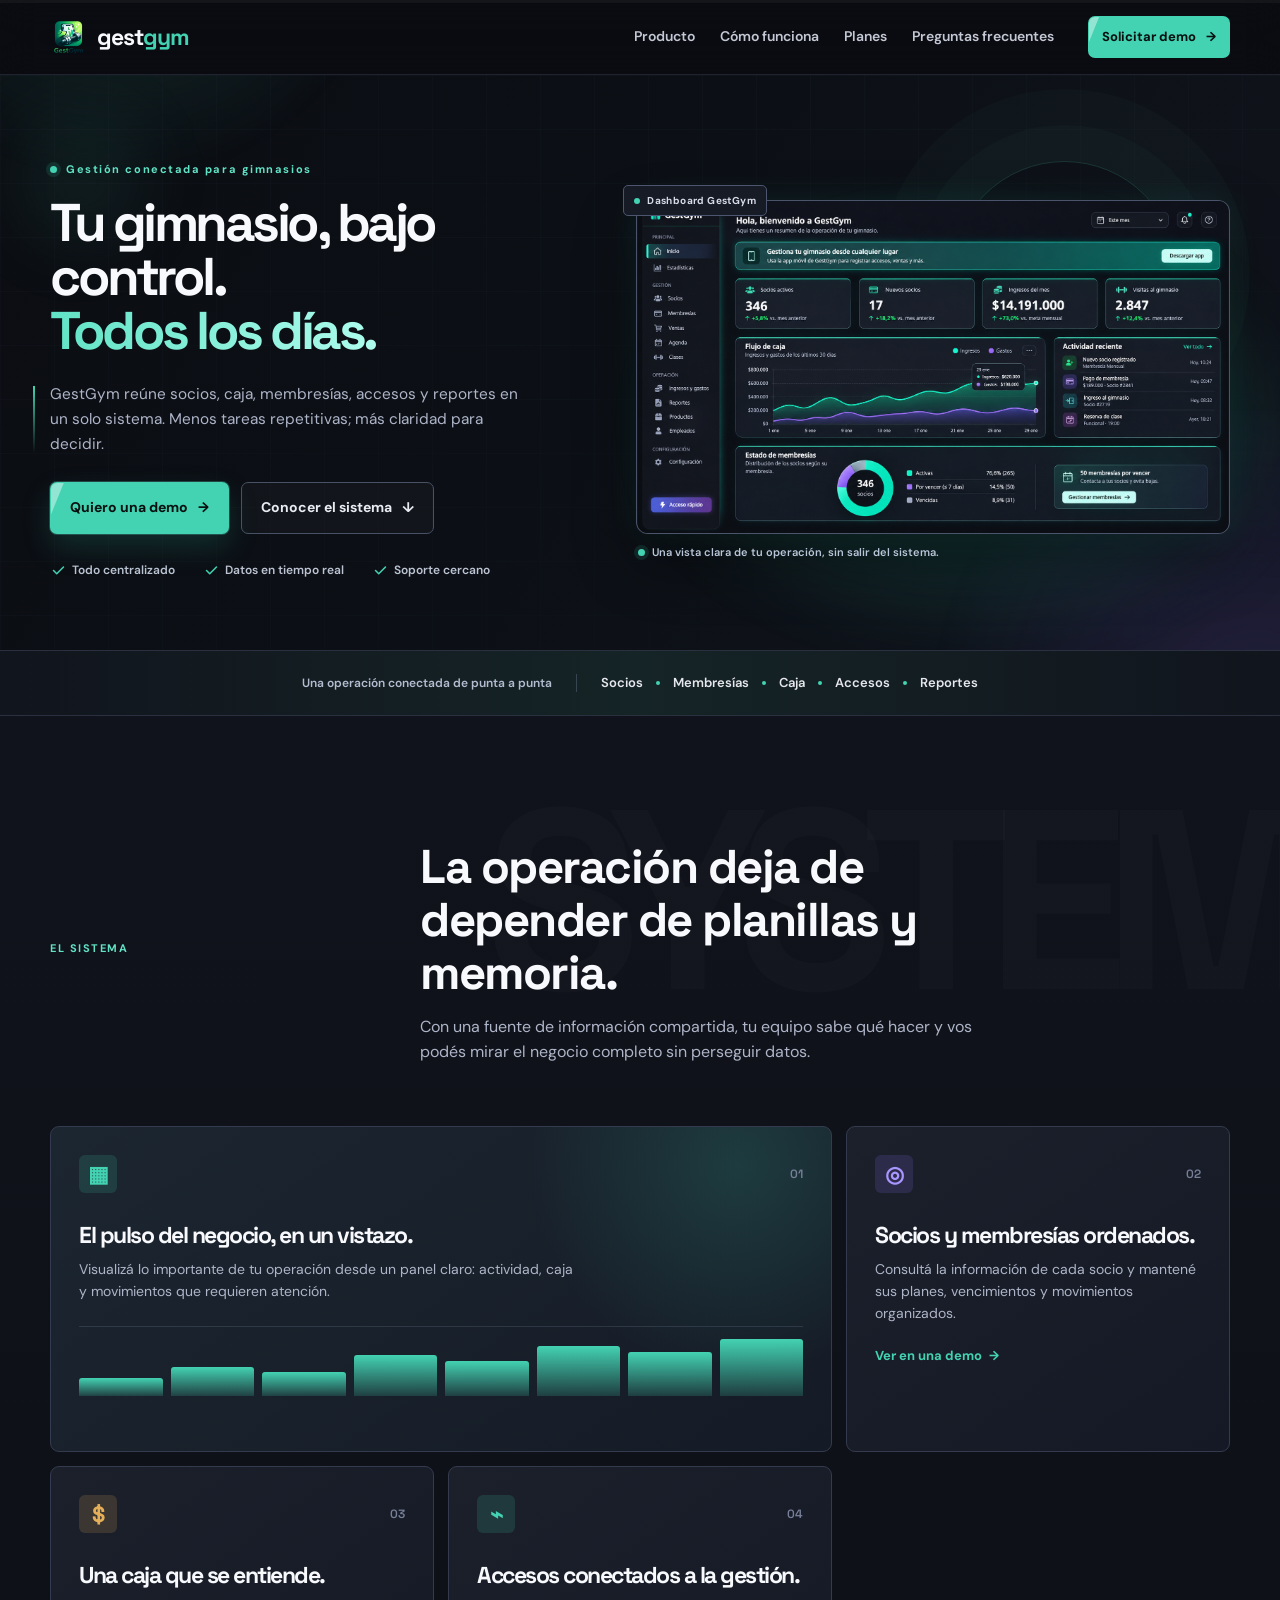
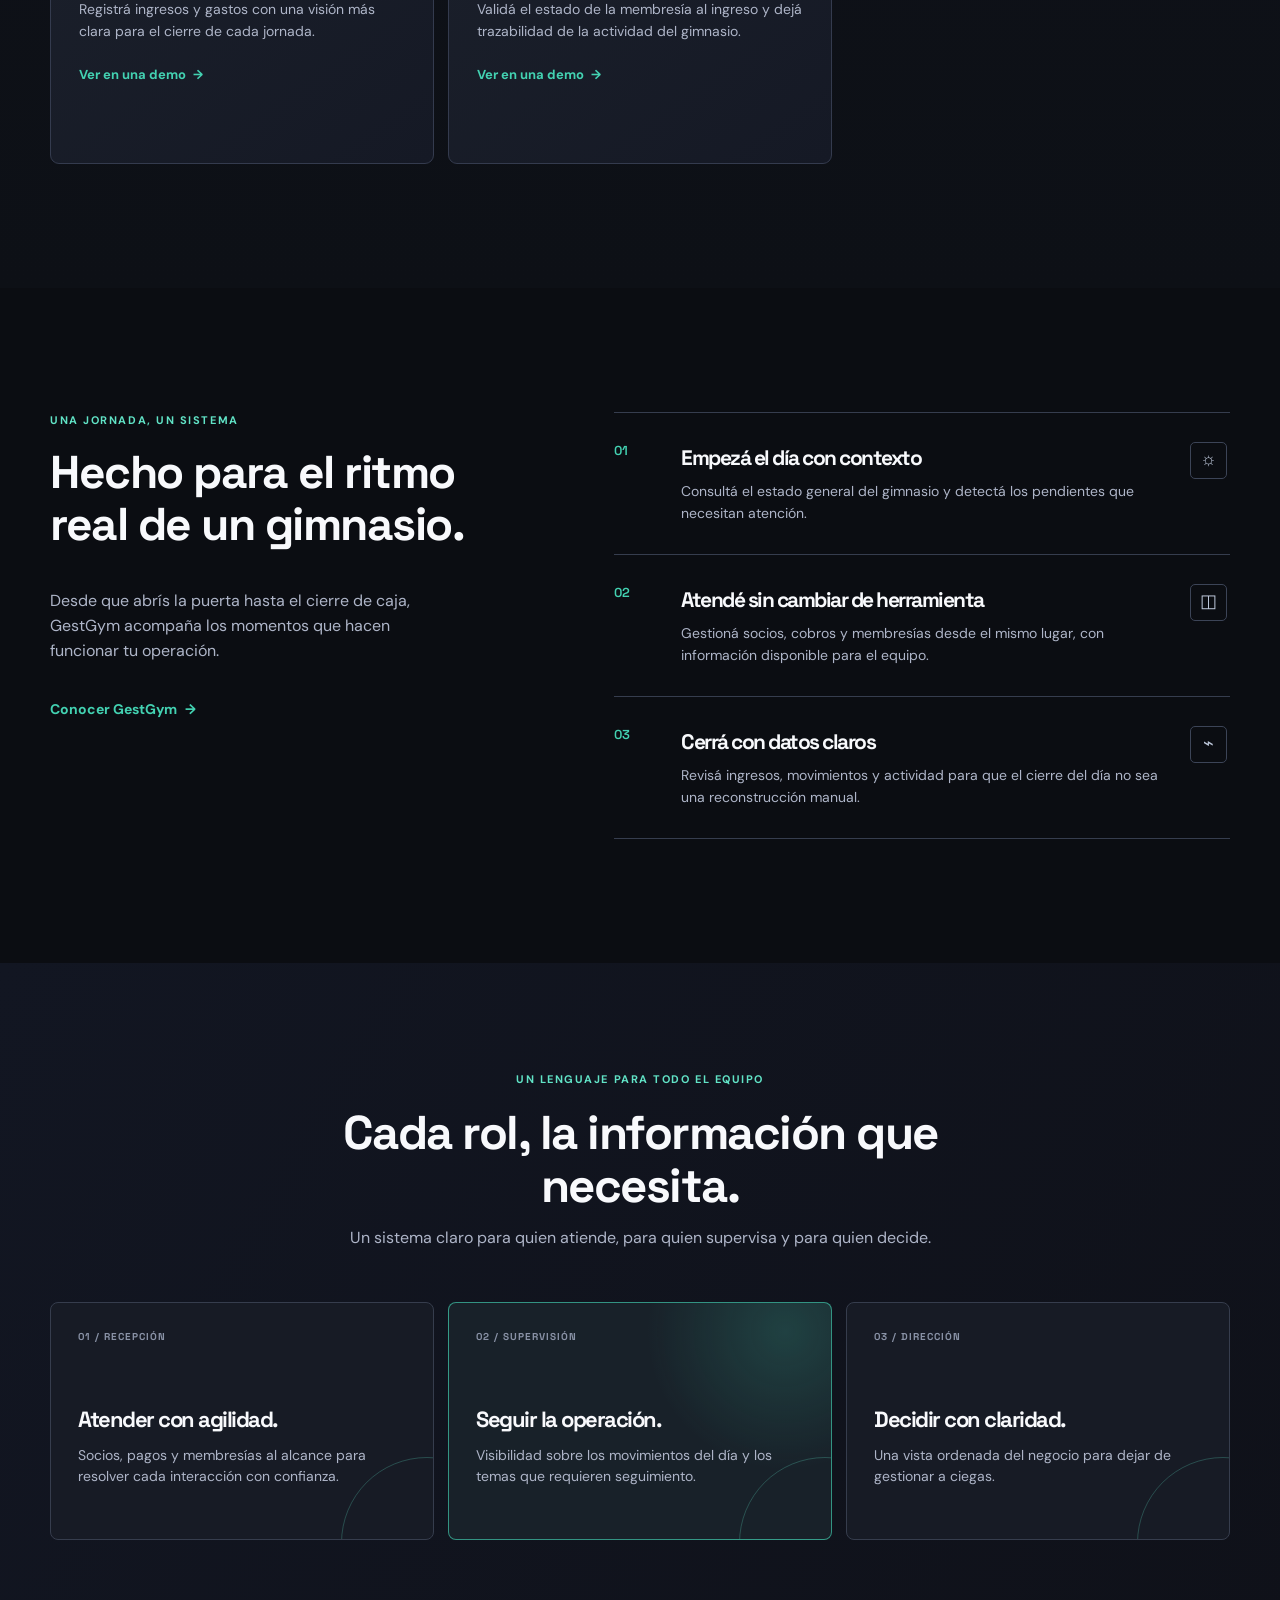
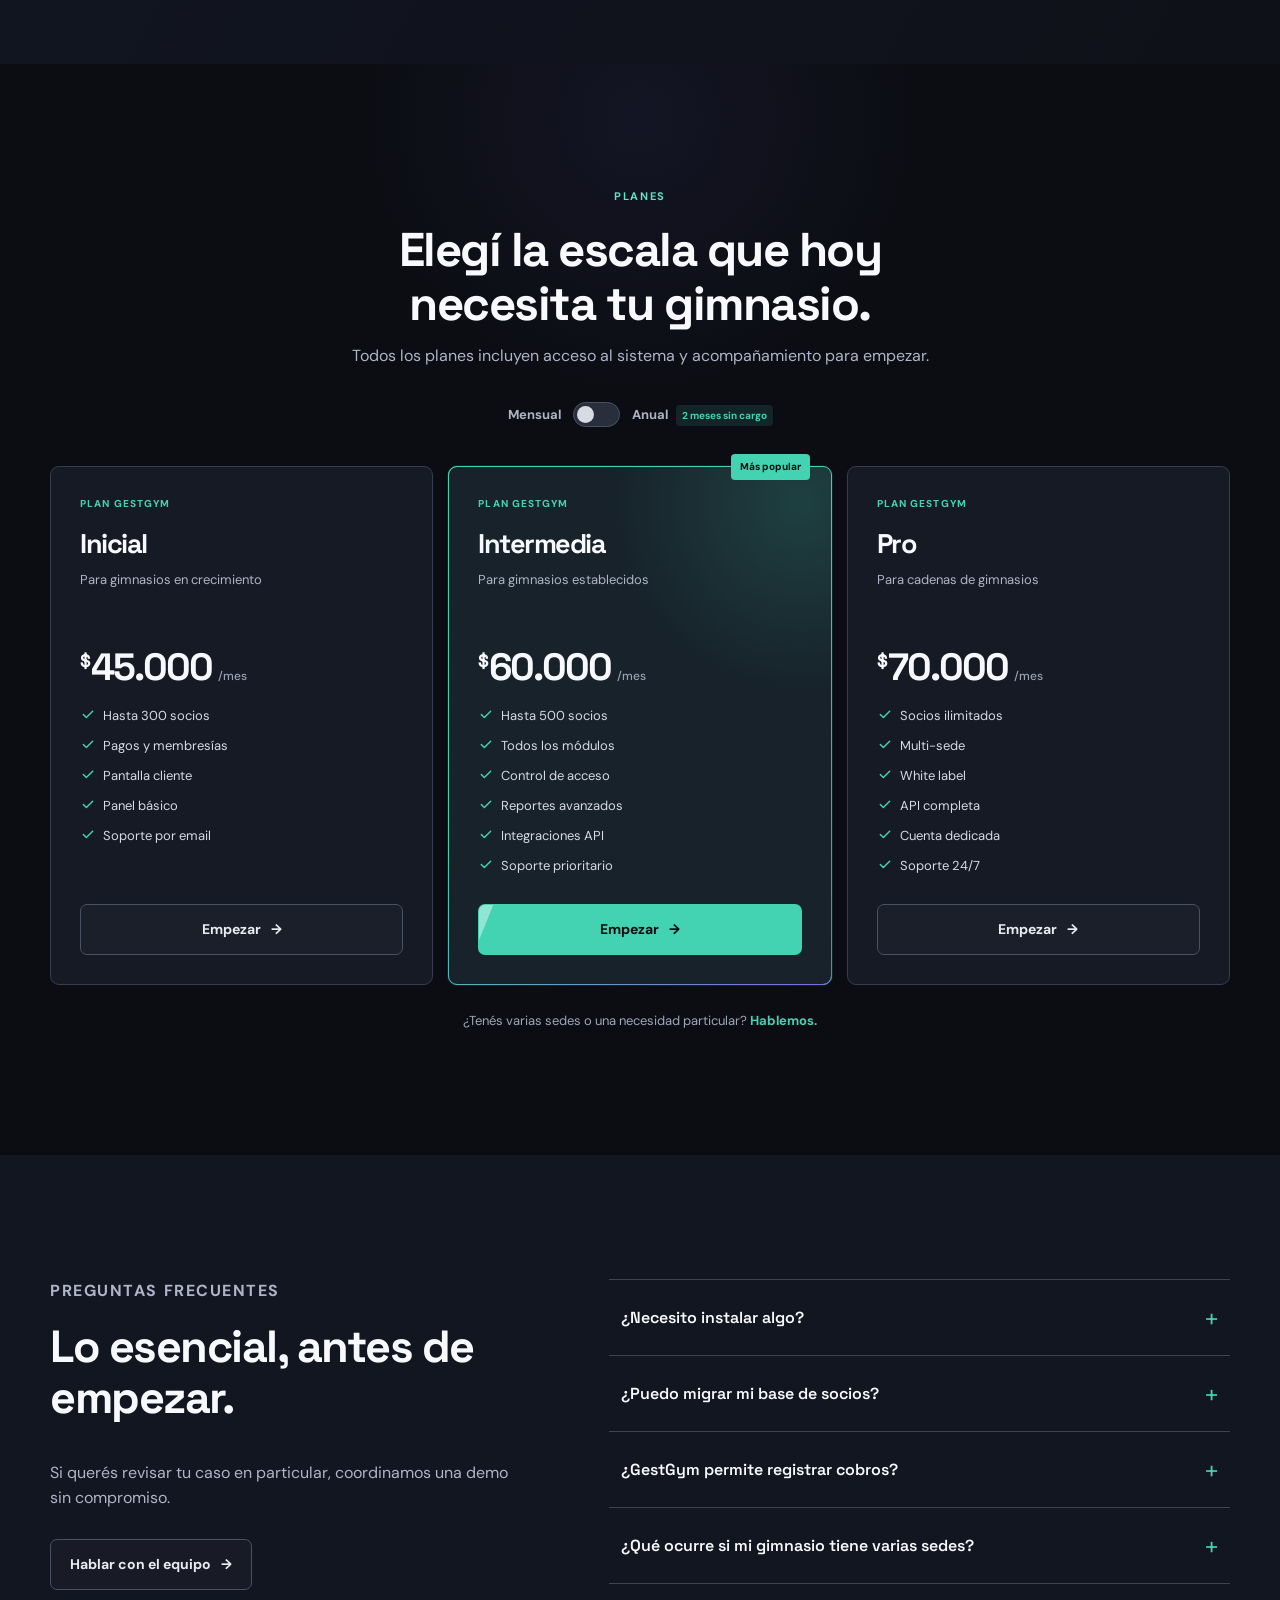
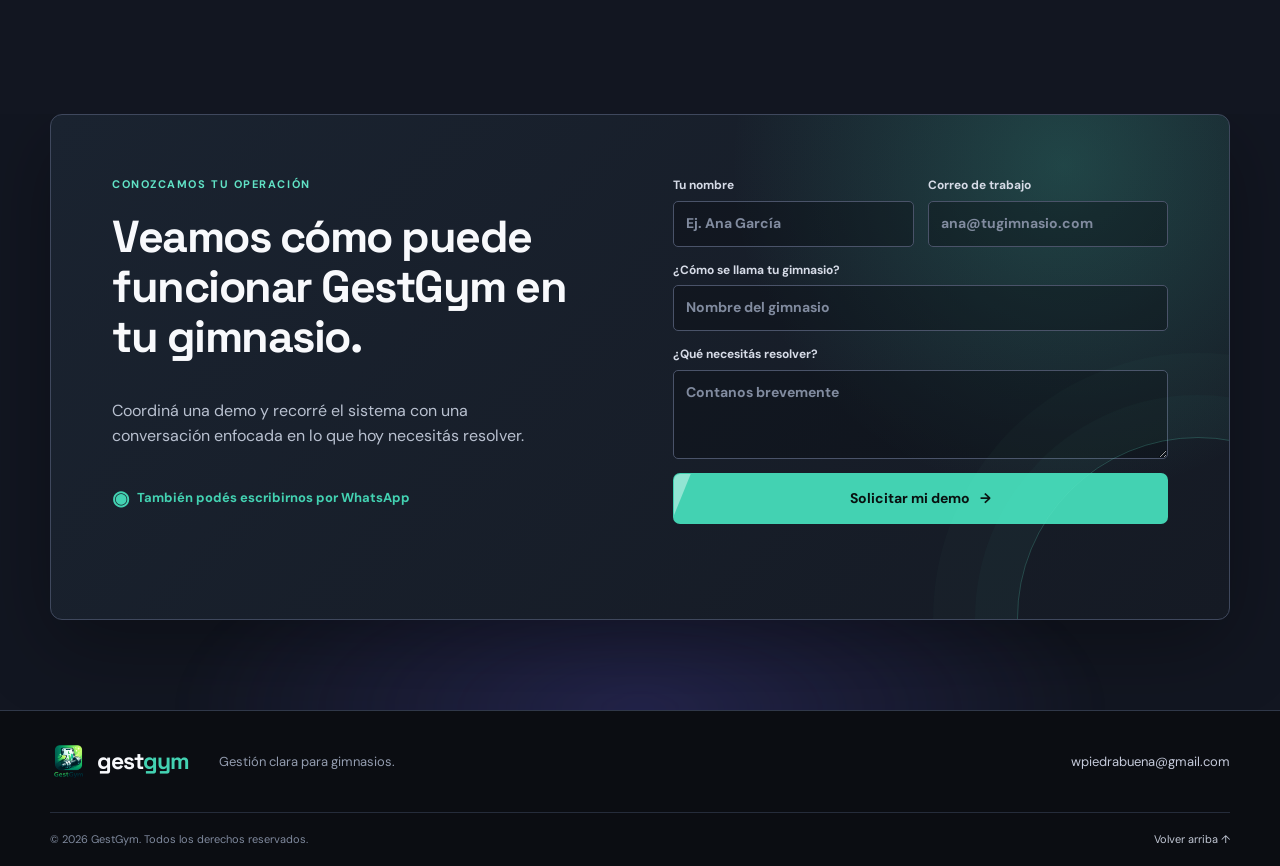
==== commit 73316436: "si" ====
--- a/public/index.html
+++ b/public/index.html
@@ -1,727 +1,49 @@
-<!DOCTYPE html>
-<html lang="es">
-
+<!doctype html>
+<html lang="es-AR">
 <head>
-    <meta charset="UTF-8">
-    <meta name="viewport" content="width=device-width, initial-scale=1.0">
-    <meta name="description"
-        content="GestGym: Sistema integral de gestión para gimnasios. Pagos, control de acceso, pantalla cliente, admin y supervisor. Reduce morosidad y mejora la retención.">
-    <meta name="keywords" content="gestión gimnasios, software gimnasio, pagos membresías, control acceso">
-
-    <!-- Open Graph / Facebook -->
-    <meta property="og:type" content="website">
-    <meta property="og:title" content="GestGym - Sistema Integral de Gestión para Gimnasios">
-    <meta property="og:description"
-        content="Gestioná tu gimnasio de punta a punta: pagos, control operativo, pantalla cliente, admin y supervisor. Sin planillas, sin complicaciones.">
-    <meta property="og:url" content="https://www.gestgym.com">
-
-    <!-- Twitter -->
+    <meta charset="utf-8">
+    <meta name="viewport" content="width=device-width, initial-scale=1">
+    <meta name="theme-color" content="#0b0d12">
+    <link rel="icon" href="logo-192.png" type="image/png">
+    <meta name="description" content="GestGym es el sistema de gestión para gimnasios: socios, caja, membresías, accesos y reportes en una sola operación.">
+    <meta name="robots" content="index, follow">
+    <link rel="canonical" href="https://www.gestgym.com/">
+    <meta property="og:type" content="website"><meta property="og:locale" content="es_AR"><meta property="og:site_name" content="GestGym">
+    <meta property="og:title" content="GestGym | Gestión clara para gimnasios"><meta property="og:description" content="Socios, caja, membresías, accesos y reportes en una sola operación."><meta property="og:url" content="https://www.gestgym.com/"><meta property="og:image" content="https://www.gestgym.com/hero_dash.png">
     <meta name="twitter:card" content="summary_large_image">
-    <meta name="twitter:title" content="GestGym - Sistema Integral de Gestión para Gimnasios">
-    <meta name="twitter:description"
-        content="Gestioná tu gimnasio de punta a punta: pagos, control operativo, pantalla cliente, admin y supervisor.">
-
-    <title>GestGym - Sistema Integral de Gestión para Gimnasios</title>
-
-    <!-- JSON-LD Schema -->
-    <script type="application/ld+json">
-    {
-      "@context": "https://schema.org",
-      "@type": "SoftwareApplication",
-      "name": "GestGym",
-      "applicationCategory": "BusinessApplication",
-      "operatingSystem": "Web",
-      "description": "Sistema integral de gestión para gimnasios con módulos de pagos, control de acceso, pantalla cliente, admin y supervisor.",
-      "offers": {
-        "@type": "AggregateOffer",
-        "priceCurrency": "USD",
-        "lowPrice": "49",
-        "highPrice": "199"
-      },
-      "url": "https://www.gestgym.com",
-      "aggregateRating": {
-        "@type": "AggregateRating",
-        "ratingValue": "4.8",
-        "ratingCount": "127"
-      }
-    }
-    </script>
-
+    <title>GestGym | Sistema de gestión para gimnasios</title>
+    <script type="application/ld+json">{"@context":"https://schema.org","@type":"SoftwareApplication","name":"GestGym","applicationCategory":"BusinessApplication","operatingSystem":"Web","inLanguage":"es-AR","description":"Sistema de gestión para gimnasios que reúne socios, caja, membresías, accesos y reportes.","url":"https://www.gestgym.com/"}</script>
+    <link rel="preconnect" href="https://fonts.googleapis.com"><link rel="preconnect" href="https://fonts.gstatic.com" crossorigin>
+    <link href="https://fonts.googleapis.com/css2?family=DM+Sans:wght@400;500;600;700&family=Space+Grotesk:wght@500;600;700&display=swap" rel="stylesheet">
     <link rel="stylesheet" href="styles.css">
 </head>
-
 <body>
-    <!-- Loader removed -->
-
-    <!-- Header Sticky -->
-    <header class="header" id="header">
-        <div class="container">
-            <div class="header-content">
-                <a href="#hero" class="logo" aria-label="GestGym">
-                    <img src="logo-192.png" alt="Logo GestGym" class="logo-image">
-                </a>
-                <nav class="nav" id="nav">
-                    <a href="#features" class="nav-link">Características</a>
-                    <a href="#modules" class="nav-link">Módulos</a>
-                    <a href="#pricing" class="nav-link">Precios</a>
-                    <a href="#demo" class="nav-link">Demo</a>
-                    <a href="#faq" class="nav-link">FAQ</a>
-                </nav>
-                <a href="#demo" class="btn btn-primary">Agendar demo</a>
-                <button class="menu-toggle" id="menuToggle" aria-label="Abrir menú">
-                    <span></span>
-                    <span></span>
-                    <span></span>
-                </button>
-            </div>
-        </div>
-    </header>
-
-    <!-- Hero Section -->
-    <section class="hero" id="hero">
-        <div class="container">
-            <div class="hero-content">
-                <div class="hero-text">
-                    <h1 class="hero-title">Gestioná tu gimnasio de punta a punta, sin planillas</h1>
-                    <p class="hero-subtitle">Control total de pagos, membresías, accesos y operaciones. Un sistema
-                        completo para dueños, admins y supervisores que quieren crecer sin complicaciones.</p>
-                    <div class="hero-ctas">
-                        <a href="#demo" class="btn btn-primary btn-lg">Agendar demo</a>
-                        <a href="#pricing" class="btn btn-secondary btn-lg">Ver precios</a>
-                    </div>
-                    <div class="hero-features">
-                        <div class="hero-feature">
-                            <svg width="20" height="20" viewBox="0 0 20 20" fill="none"
-                                xmlns="http://www.w3.org/2000/svg">
-                                <path d="M16.667 5L7.5 14.167 3.333 10" stroke="currentColor" stroke-width="2"
-                                    stroke-linecap="round" stroke-linejoin="round" />
-                            </svg>
-                            <span>Pagos y membresías</span>
-                        </div>
-                        <div class="hero-feature">
-                            <svg width="20" height="20" viewBox="0 0 20 20" fill="none"
-                                xmlns="http://www.w3.org/2000/svg">
-                                <path d="M16.667 5L7.5 14.167 3.333 10" stroke="currentColor" stroke-width="2"
-                                    stroke-linecap="round" stroke-linejoin="round" />
-                            </svg>
-                            <span>Pantalla cliente</span>
-                        </div>
-                        <div class="hero-feature">
-                            <svg width="20" height="20" viewBox="0 0 20 20" fill="none"
-                                xmlns="http://www.w3.org/2000/svg">
-                                <path d="M16.667 5L7.5 14.167 3.333 10" stroke="currentColor" stroke-width="2"
-                                    stroke-linecap="round" stroke-linejoin="round" />
-                            </svg>
-                            <span>Admin & Supervisor</span>
-                        </div>
-                        <div class="hero-feature">
-                            <svg width="20" height="20" viewBox="0 0 20 20" fill="none"
-                                xmlns="http://www.w3.org/2000/svg">
-                                <path d="M16.667 5L7.5 14.167 3.333 10" stroke="currentColor" stroke-width="2"
-                                    stroke-linecap="round" stroke-linejoin="round" />
-                            </svg>
-                            <span>Reportes en tiempo real</span>
-                        </div>
-                    </div>
-                </div>
-                <div class="hero-image">
-                    <img src="hero_dash.png" alt="Vista del dashboard de GestGym" class="hero-dashboard-image">
-                </div>
-            </div>
-        </div>
-    </section>
-
-    <!-- Social Proof -->
-    <section class="social-proof">
-        <div class="container">
-            <div class="stats">
-                <div class="stat">
-                    <div class="stat-value">-40%</div>
-                    <div class="stat-label">Morosidad</div>
-                </div>
-                <div class="stat">
-                    <div class="stat-value">+35%</div>
-                    <div class="stat-label">Retención</div>
-                </div>
-                <div class="stat">
-                    <div class="stat-value">15h</div>
-                    <div class="stat-label">Ahorro semanal</div>
-                </div>
-                <div class="stat">
-                    <div class="stat-value">100+</div>
-                    <div class="stat-label">Socios activos</div>
-                </div>
-            </div>
-            <div class="brands">
-                <div class="brand-logo">Megasport</div>
-            </div>
-        </div>
-    </section>
-
-    <!-- Features Overview -->
-    <section class="features" id="features">
-        <div class="container">
-            <div class="section-header">
-                <h2 class="section-title">Todo lo que necesitás en un solo lugar</h2>
-                <p class="section-subtitle">Desde el primer contacto hasta reportes avanzados, GestGym cubre cada
-                    aspecto de la gestión de tu gimnasio.</p>
-            </div>
-        </div>
-    </section>
-
-    <!-- Modules -->
-    <section class="modules" id="modules">
-        <div class="container">
-            <div class="modules-grid">
-                <!-- Module 1: Pagos & Membresías -->
-                <div class="module-card reveal">
-                    <div class="module-icon">
-                        <svg width="32" height="32" viewBox="0 0 24 24" fill="none" xmlns="http://www.w3.org/2000/svg">
-                            <rect x="2" y="5" width="20" height="14" rx="2" stroke="currentColor" stroke-width="2" />
-                            <path d="M2 10h20" stroke="currentColor" stroke-width="2" />
-                        </svg>
-                    </div>
-                    <h3 class="module-title">Pagos & Membresías</h3>
-                    <p class="module-description">Cobrá cuotas, registrá pagos y gestioná vencimientos automáticamente.
-                        Recordatorios por email y WhatsApp para reducir la morosidad.</p>
-                    <ul class="module-list">
-                        <li>Registro de pagos manual y automático</li>
-                        <li>Planes flexibles (mensual, trimestral, anual)</li>
-                        <li>Recordatorios de vencimiento</li>
-                        <li>Integración con medios de pago</li>
-                    </ul>
-                </div>
-
-                <!-- Module 2: Pantalla Cliente -->
-                <div class="module-card reveal">
-                    <div class="module-icon">
-                        <svg width="32" height="32" viewBox="0 0 24 24" fill="none" xmlns="http://www.w3.org/2000/svg">
-                            <rect x="2" y="3" width="20" height="14" rx="2" stroke="currentColor" stroke-width="2" />
-                            <path d="M8 21h8M12 17v4" stroke="currentColor" stroke-width="2" stroke-linecap="round" />
-                        </svg>
-                    </div>
-                    <h3 class="module-title">Pantalla Cliente</h3>
-                    <p class="module-description">Mostrá en TV/recepción el estado de cada socio, avisos importantes,
-                        turnos y promociones en tiempo real.</p>
-                    <ul class="module-list">
-                        <li>Display para TV o monitor en recepción</li>
-                        <li>Estado de membresía al escanear</li>
-                        <li>Avisos y notificaciones personalizadas</li>
-                        <li>Próximas clases y disponibilidad</li>
-                    </ul>
-                </div>
-
-                <!-- Module 3: Panel Admin -->
-                <div class="module-card reveal">
-                    <div class="module-icon">
-                        <svg width="32" height="32" viewBox="0 0 24 24" fill="none" xmlns="http://www.w3.org/2000/svg">
-                            <circle cx="12" cy="12" r="3" stroke="currentColor" stroke-width="2" />
-                            <path
-                                d="M12 1v6M12 17v6M4.2 4.2l4.2 4.2M15.6 15.6l4.2 4.2M1 12h6M17 12h6M4.2 19.8l4.2-4.2M15.6 8.4l4.2-4.2"
-                                stroke="currentColor" stroke-width="2" stroke-linecap="round" />
-                        </svg>
-                    </div>
-                    <h3 class="module-title">Panel Admin</h3>
-                    <p class="module-description">Configurá planes, usuarios, permisos y accesos. Control total sobre la
-                        operación desde un panel centralizado.</p>
-                    <ul class="module-list">
-                        <li>Gestión de socios y empleados</li>
-                        <li>Configuración de planes y precios</li>
-                        <li>Roles y permisos personalizados</li>
-                        <li>Reportes financieros y operativos</li>
-                    </ul>
-                </div>
-
-                <!-- Module 4: Panel Supervisor -->
-                <div class="module-card reveal">
-                    <div class="module-icon">
-                        <svg width="32" height="32" viewBox="0 0 24 24" fill="none" xmlns="http://www.w3.org/2000/svg">
-                            <path d="M9 11l3 3L22 4" stroke="currentColor" stroke-width="2" stroke-linecap="round"
-                                stroke-linejoin="round" />
-                            <path d="M21 12v7a2 2 0 01-2 2H5a2 2 0 01-2-2V5a2 2 0 012-2h11" stroke="currentColor"
-                                stroke-width="2" stroke-linecap="round" />
-                        </svg>
-                    </div>
-                    <h3 class="module-title">Panel Supervisor</h3>
-                    <p class="module-description">Seguimiento de operación diaria, asistencias, alertas de vencimientos
-                        y tareas pendientes para el equipo.</p>
-                    <ul class="module-list">
-                        <li>Dashboard de operación diaria</li>
-                        <li>Control de asistencia y accesos</li>
-                        <li>Alertas de vencimientos próximos</li>
-                        <li>Gestión de tareas del equipo</li>
-                    </ul>
-                </div>
-
-                <!-- Module 5: Control de Acceso -->
-                <div class="module-card reveal">
-                    <div class="module-icon">
-                        <svg width="32" height="32" viewBox="0 0 24 24" fill="none" xmlns="http://www.w3.org/2000/svg">
-                            <rect x="5" y="11" width="14" height="10" rx="2" stroke="currentColor" stroke-width="2" />
-                            <path d="M12 17a1 1 0 100-2 1 1 0 000 2z" fill="currentColor" />
-                            <path d="M8 11V7a4 4 0 118 0v4" stroke="currentColor" stroke-width="2"
-                                stroke-linecap="round" />
-                        </svg>
-                    </div>
-                    <h3 class="module-title">Control de Acceso</h3>
-                    <p class="module-description">Controlá quién entra y cuándo. Instalamos la puerta de acceso y la
-                        integramos con torniquetes, lectores
-                        de tarjeta o códigos QR.</p>
-                    <ul class="module-list">
-                        <li>Instalación de puerta de acceso (opcional)</li>
-                        <li>Validación automática de membresía</li>
-                        <li>Registro de ingresos y egresos</li>
-                        <li>Alertas de accesos no autorizados</li>
-                        <li>Compatible con hardware estándar</li>
-                    </ul>
-                </div>
-
-                <!-- Module 6: Reportes y KPIs -->
-                <div class="module-card reveal">
-                    <div class="module-icon">
-                        <svg width="32" height="32" viewBox="0 0 24 24" fill="none" xmlns="http://www.w3.org/2000/svg">
-                            <path d="M3 3v18h18" stroke="currentColor" stroke-width="2" stroke-linecap="round" />
-                            <path d="M18 9l-5 5-3-3-4 4" stroke="currentColor" stroke-width="2" stroke-linecap="round"
-                                stroke-linejoin="round" />
-                        </svg>
-                    </div>
-                    <h3 class="module-title">Reportes y KPIs</h3>
-                    <p class="module-description">Métricas en tiempo real: ingresos, retención, morosidad, asistencia
-                        promedio y más. Exportá a Excel o PDF.</p>
-                    <ul class="module-list">
-                        <li>Dashboard con KPIs clave</li>
-                        <li>Reportes de ingresos y gastos</li>
-                        <li>Análisis de retención y churn</li>
-                        <li>Exportación a Excel/PDF</li>
-                    </ul>
-                </div>
-            </div>
-        </div>
-    </section>
-
-    <!-- How it Works -->
-    <section class="how-it-works">
-        <div class="container">
-            <div class="section-header">
-                <h2 class="section-title">Empezá en 3 pasos simples</h2>
-            </div>
-            <div class="steps">
-                <div class="step reveal">
-                    <div class="step-number">1</div>
-                    <h3 class="step-title">Configurás planes y reglas</h3>
-                    <p class="step-description">Definí tus planes de membresía, precios, promociones y reglas de acceso
-                        en minutos.</p>
-                </div>
-                <div class="step reveal">
-                    <div class="step-number">2</div>
-                    <h3 class="step-title">Cargás socios o importás</h3>
-                    <p class="step-description">Agregá socios manualmente o importá desde Excel. Asignales planes y
-                        configurá pagos.</p>
-                </div>
-                <div class="step reveal">
-                    <div class="step-number">3</div>
-                    <h3 class="step-title">Cobrás, controlás y medís</h3>
-                    <p class="step-description">Operá tu gimnasio en piloto automático con recordatorios, accesos y
-                        reportes en tiempo real.</p>
-                </div>
-            </div>
-        </div>
-    </section>
-
-    <!-- Pricing -->
-    <section class="pricing" id="pricing">
-        <div class="container">
-            <div class="section-header">
-                <h2 class="section-title">Un plan para cada tamaño de gimnasio</h2>
-                <p class="section-subtitle">Sin permanencia. Sin costos ocultos. Soporte incluido.</p>
-            </div>
-
-            <!-- Pricing Toggle -->
-            <div class="pricing-toggle">
-                <span class="toggle-label">Mensual</span>
-                <button class="toggle-switch" id="pricingToggle" aria-label="Alternar entre mensual y anual">
-                    <span class="toggle-slider"></span>
-                </button>
-                <span class="toggle-label">Anual <span class="toggle-discount">2 meses gratis</span></span>
-            </div>
-
-            <div class="pricing-grid" id="pricingGrid"></div>
-
-            <p class="pricing-note">Todos los planes incluyen actualizaciones gratuitas y migración asistida</p>
-        </div>
-    </section>
-
-    <!-- Testimonials
-    <section class="testimonials" id="testimonials">
-        <div class="container">
-            <div class="section-header">
-                <h2 class="section-title">Lo que dicen nuestros clientes</h2>
-            </div>
-            <div class="testimonials-grid">
-                <div class="testimonial-card reveal">
-                    <div class="testimonial-rating">
-                        <span>⭐⭐⭐⭐⭐</span>
-                    </div>
-                    <p class="testimonial-text">"Antes perdía horas en Excel controlando pagos. Con GestGym todo es
-                        automático: me avisa vencimientos, envía recordatorios y tengo reportes al instante. Reducimos
-                        la morosidad un 45%."</p>
-                    <div class="testimonial-author">
-                        <div class="author-avatar">MR</div>
-                        <div>
-                            <div class="author-name">Martín Rodríguez</div>
-                            <div class="author-role">Dueño, FitZone</div>
-                        </div>
-                    </div>
-                </div>
-
-                <div class="testimonial-card reveal">
-                    <div class="testimonial-rating">
-                        <span>⭐⭐⭐⭐⭐</span>
-                    </div>
-                    <p class="testimonial-text">"El panel de admin es súper intuitivo. Puedo gestionar 3 sedes desde un
-                        solo lugar, ver reportes consolidados y configurar todo sin llamar a soporte. La pantalla
-                        cliente es un plus que encanta a los socios."</p>
-                    <div class="testimonial-author">
-                        <div class="author-avatar">LC</div>
-                        <div>
-                            <div class="author-name">Laura Castro</div>
-                            <div class="author-role">Administradora, PowerGym</div>
-                        </div>
-                    </div>
-                </div>
-
-                <div class="testimonial-card reveal">
-                    <div class="testimonial-rating">
-                        <span>⭐⭐⭐⭐⭐</span>
-                    </div>
-                    <p class="testimonial-text">"Como supervisor, necesito ver en tiempo real quién ingresó, quién está
-                        por vencer y qué tareas tengo pendientes. GestGym me da toda esa info en un dashboard claro.
-                        Ahorro 15 horas por semana."</p>
-                    <div class="testimonial-author">
-                        <div class="author-avatar">JS</div>
-                        <div>
-                            <div class="author-name">Javier Sosa</div>
-                            <div class="author-role">Supervisor, BodyFit</div>
-                        </div>
-                    </div>
-                </div>
-            </div>
-        </div>
-    </section> -->
-
-    <!-- FAQ -->
-    <section class="faq" id="faq">
-        <div class="container">
-            <div class="section-header">
-                <h2 class="section-title">Preguntas frecuentes</h2>
-            </div>
-            <div class="faq-list">
-                <div class="faq-item reveal">
-                    <button class="faq-question" aria-expanded="false">
-                        <span>¿Necesito instalar algo o es 100% web?</span>
-                        <svg class="faq-icon" width="24" height="24" viewBox="0 0 24 24" fill="none">
-                            <path d="M19 9l-7 7-7-7" stroke="currentColor" stroke-width="2" stroke-linecap="round"
-                                stroke-linejoin="round" />
-                        </svg>
-                    </button>
-                    <div class="faq-answer">
-                        <p>GestGym es 100% web. Accedés desde cualquier navegador, en cualquier dispositivo. No hay nada
-                            que instalar ni actualizar manualmente.</p>
-                    </div>
-                </div>
-
-                <div class="faq-item reveal">
-                    <button class="faq-question" aria-expanded="false">
-                        <span>¿Puedo importar mi base de socios actual?</span>
-                        <svg class="faq-icon" width="24" height="24" viewBox="0 0 24 24" fill="none">
-                            <path d="M19 9l-7 7-7-7" stroke="currentColor" stroke-width="2" stroke-linecap="round"
-                                stroke-linejoin="round" />
-                        </svg>
-                    </button>
-                    <div class="faq-answer">
-                        <p>Sí, podés importar tu base desde Excel. Te acompañamos en la migración sin cargo para que
-                            arranques sin perder datos.</p>
-                    </div>
-                </div>
-
-                <div class="faq-item reveal">
-                    <button class="faq-question" aria-expanded="false">
-                        <span>¿Implementamos pagos automáticos?</span>
-                        <svg class="faq-icon" width="24" height="24" viewBox="0 0 24 24" fill="none">
-                            <path d="M19 9l-7 7-7-7" stroke="currentColor" stroke-width="2" stroke-linecap="round"
-                                stroke-linejoin="round" />
-                        </svg>
-                    </button>
-                    <div class="faq-answer">
-                        <p>Sí, nos integramos con MercadoPago.</p>
-                    </div>
-                </div>
-
-                <div class="faq-item reveal">
-                    <button class="faq-question" aria-expanded="false">
-                        <span>¿Hay costo de implementación o setup?</span>
-                        <svg class="faq-icon" width="24" height="24" viewBox="0 0 24 24" fill="none">
-                            <path d="M19 9l-7 7-7-7" stroke="currentColor" stroke-width="2" stroke-linecap="round"
-                                stroke-linejoin="round" />
-                        </svg>
-                    </button>
-                    <div class="faq-answer">
-                        <p>No, la configuración inicial y migración están incluidas sin cargo. Solo pagás la suscripción
-                            mensual o anual que elijas.</p>
-                    </div>
-                </div>
-
-                <div class="faq-item reveal">
-                    <button class="faq-question" aria-expanded="false">
-                        <span>¿Qué tipo de soporte recibo?</span>
-                        <svg class="faq-icon" width="24" height="24" viewBox="0 0 24 24" fill="none">
-                            <path d="M19 9l-7 7-7-7" stroke="currentColor" stroke-width="2" stroke-linecap="round"
-                                stroke-linejoin="round" />
-                        </svg>
-                    </button>
-                    <div class="faq-answer">
-                        <p>Todos los planes incluyen soporte. El plan Starter tiene email, Pro soporte prioritario, y
-                            Enterprise cuenta dedicada 24/7.</p>
-                    </div>
-                </div>
-
-                <div class="faq-item reveal">
-                    <button class="faq-question" aria-expanded="false">
-                        <span>¿Puedo cambiar de plan en cualquier momento?</span>
-                        <svg class="faq-icon" width="24" height="24" viewBox="0 0 24 24" fill="none">
-                            <path d="M19 9l-7 7-7-7" stroke="currentColor" stroke-width="2" stroke-linecap="round"
-                                stroke-linejoin="round" />
-                        </svg>
-                    </button>
-                    <div class="faq-answer">
-                        <p>Sí, podés upgradear o downgradear tu plan cuando quieras. Sin permanencia ni penalidades.</p>
-                    </div>
-                </div>
-            </div>
-        </div>
-    </section>
-
-    <!-- Demo Form CTA -->
-    <section class="demo-cta" id="demo">
-        <div class="container">
-            <div class="demo-content">
-                <div class="demo-text">
-                    <h2 class="demo-title">Probá GestGym sin compromiso</h2>
-                    <p class="demo-subtitle">Agendá una demo personalizada y descubrí cómo GestGym puede transformar la
-                        gestión de tu gimnasio.</p>
-                    <ul class="demo-benefits">
-                        <li>
-                            <svg width="20" height="20" viewBox="0 0 20 20" fill="none">
-                                <path d="M16.667 5L7.5 14.167 3.333 10" stroke="currentColor" stroke-width="2"
-                                    stroke-linecap="round" stroke-linejoin="round" />
-                            </svg>
-                            Demo en vivo de 30 minutos
-                        </li>
-                        <li>
-                            <svg width="20" height="20" viewBox="0 0 20 20" fill="none">
-                                <path d="M16.667 5L7.5 14.167 3.333 10" stroke="currentColor" stroke-width="2"
-                                    stroke-linecap="round" stroke-linejoin="round" />
-                            </svg>
-                            Asesoramiento personalizado
-                        </li>
-                        <li>
-                            <svg width="20" height="20" viewBox="0 0 20 20" fill="none">
-                                <path d="M16.667 5L7.5 14.167 3.333 10" stroke="currentColor" stroke-width="2"
-                                    stroke-linecap="round" stroke-linejoin="round" />
-                            </svg>
-                            Sin compromiso de compra
-                        </li>
-                    </ul>
-                    <a href="https://wa.me/5491131365260?text=Estoy%20interesado%20en%20una%20demo%20del%20producto"
-                        class="btn btn-whatsapp" target="_blank" rel="noopener noreferrer">
-                        <svg width="20" height="20" viewBox="0 0 24 24" fill="none" xmlns="http://www.w3.org/2000/svg">
-                            <path
-                                d="M17.472 14.382c-.297-.149-1.758-.867-2.03-.967-.273-.099-.471-.148-.67.15-.197.297-.767.966-.94 1.164-.173.199-.347.223-.644.075-.297-.15-1.255-.463-2.39-1.475-.883-.788-1.48-1.761-1.653-2.059-.173-.297-.018-.458.13-.606.134-.133.298-.347.446-.52.149-.174.198-.298.298-.497.099-.198.05-.371-.025-.52-.075-.149-.669-1.612-.916-2.207-.242-.579-.487-.5-.669-.51-.173-.008-.371-.01-.57-.01-.198 0-.52.074-.792.372-.272.297-1.04 1.016-1.04 2.479 0 1.462 1.065 2.875 1.213 3.074.149.198 2.096 3.2 5.077 4.487.709.306 1.262.489 1.694.625.712.227 1.36.195 1.871.118.571-.085 1.758-.719 2.006-1.413.248-.694.248-1.289.173-1.413-.074-.124-.272-.198-.57-.347m-5.421 7.403h-.004a9.87 9.87 0 01-5.031-1.378l-.361-.214-3.741.982.998-3.648-.235-.374a9.86 9.86 0 01-1.51-5.26c.001-5.45 4.436-9.884 9.888-9.884 2.64 0 5.122 1.03 6.988 2.898a9.825 9.825 0 012.893 6.994c-.003 5.45-4.437 9.884-9.885 9.884m8.413-18.297A11.815 11.815 0 0012.05 0C5.495 0 .16 5.335.157 11.892c0 2.096.547 4.142 1.588 5.945L.057 24l6.305-1.654a11.882 11.882 0 005.683 1.448h.005c6.554 0 11.89-5.335 11.893-11.893a11.821 11.821 0 00-3.48-8.413Z"
-                                fill="currentColor" />
-                        </svg>
-                        Contactar por WhatsApp
-                    </a>
-                </div>
-                <div class="demo-form-container">
-                    <form id="demoForm" class="demo-form" action="https://api.web3forms.com/submit" method="POST"
-                        novalidate>
-                        <!-- Web3Forms Access Key -->
-                        <input type="hidden" name="access_key" value="cbc87930-ddf4-47d3-9d2a-d54eeae03ed0">
-                        <input type="hidden" name="subject" value="GestGym">
-                        <input type="hidden" name="from_name" value="GestGym Posible Cliente">
-                        <input type="hidden" name="redirect" value="false">
-
-                        <div class="form-group">
-                            <label for="name">Nombre completo</label>
-                            <input type="text" id="name" name="nombre_completo" required aria-required="true">
-                            <span class="error-message" id="nameError"></span>
-                        </div>
-                        <div class="form-group">
-                            <label for="email">Email</label>
-                            <input type="email" id="email" name="email" required aria-required="true">
-                            <span class="error-message" id="emailError"></span>
-                        </div>
-                        <div class="form-group">
-                            <label for="phone">Celular</label>
-                            <input type="tel" id="phone" name="celular" required aria-required="true"
-                                placeholder="Ej: +54 9 11 1234 5678" inputmode="tel" autocomplete="tel">
-                            <span class="error-message" id="phoneError"></span>
-                        </div>
-                        <div class="form-group">
-                            <label for="country">País</label>
-                            <select id="country" name="pais" required aria-required="true">
-                                <option value="">Seleccionar</option>
-                                <option value="ARGENTINA">Argentina</option>
-                                <option value="CHILE">Chile</option>
-                                <option value="COLOMBIA">Colombia</option>
-                                <option value="MEXICO">México</option>
-                                <option value="PERU">Perú</option>
-                                <option value="URUGUAY">Uruguay</option>
-                                <option value="OTHER">Otro</option>
-                            </select>
-                            <span class="error-message" id="countryError"></span>
-                        </div>
-                        <div class="form-group">
-                            <label for="role">Tu rol</label>
-                            <select id="role" name="Tu rol" required aria-required="true">
-                                <option value="">Seleccionar</option>
-                                <option value="dueño">Dueño</option>
-                                <option value="administrador">Administrador</option>
-                                <option value="supervisor">Supervisor</option>
-                                <option value="otro">Otro</option>
-                            </select>
-                            <span class="error-message" id="roleError"></span>
-                        </div>
-                        <div class="form-group">
-                            <label for="gymSize">Tamaño del gimnasio</label>
-                            <select id="gymSize" name="Tamaño GYM" required aria-required="true">
-                                <option value="">Seleccionar</option>
-                                <option value="100">Pequeño (menos de 100 socios)</option>
-                                <option value="500">Mediano (100-500 socios)</option>
-                                <option value="+500">Grande (más de 500 socios)</option>
-                                <option value="cadena">Cadena (múltiples sedes)</option>
-                            </select>
-                            <span class="error-message" id="gymSizeError"></span>
-                        </div>
-                        <div class="form-group form-group-full">
-                            <label for="message">Mensaje</label>
-                            <textarea id="message" name="message" rows="3"
-                                placeholder="Contanos qué necesitás..." required aria-required="true"></textarea>
-                            <span class="error-message" id="messageError"></span>
-                        </div>
-                        <input type="hidden" id="selectedPlan" name="plan_seleccionado" value="">
-                        <button type="submit" class="btn btn-primary btn-block btn-lg form-group-full">Agendar demo</button>
-                        <p class="form-note form-group-full">Nos contactaremos en menos de 24 horas</p>
-                    </form>
-                </div>
-            </div>
-        </div>
-    </section>
-
-    <!-- Footer -->
-    <footer class="footer">
-        <div class="container">
-            <div class="footer-content">
-                <div class="footer-col">
-                    <div class="footer-brand" aria-label="GestGym">
-                        <img src="logo-192.png" alt="Logo GestGym" class="footer-logo-image">
-                    </div>
-                    <p class="footer-description">Sistema integral de gestión para gimnasios. Todo lo que necesitás en
-                        un solo lugar.</p>
-                </div>
-                <div class="footer-col">
-                    <h4 class="footer-heading">Producto</h4>
-                    <ul class="footer-links">
-                        <li><a href="#features">Características</a></li>
-                        <li><a href="#modules">Módulos</a></li>
-                        <li><a href="#pricing">Precios</a></li>
-                        <li><a href="#demo">Demo</a></li>
-                    </ul>
-                </div>
-                <div class="footer-col">
-                    <h4 class="footer-heading">Recursos</h4>
-                    <ul class="footer-links">
-                        <li><a href="#faq">FAQ</a></li>
-                        <li><a href="#demo">Demo</a></li>
-                        <li><a href="#">Blog</a></li>
-                        <li><a href="#">Soporte</a></li>
-                    </ul>
-                </div>
-                <div class="footer-col">
-                    <h4 class="footer-heading">Contacto</h4>
-                    <ul class="footer-links">
-                        <li><a href="mailto:wpiedrabuena@gmail.com">wpiedrabuena@gmail.com</a></li>
-                        <li><a href="tel:+541131365260">+54 11 3136-5260</a></li>
-                        <li>Buenos Aires, Argentina</li>
-                    </ul>
-                </div>
-            </div>
-            <div class="footer-bottom">
-                <p>&copy; 2026 GestGym. Todos los derechos reservados.</p>
-                <div class="footer-legal">
-                    <a href="#">Términos y Condiciones</a>
-                    <a href="#">Política de Privacidad</a>
-                </div>
-            </div>
-        </div>
-    </footer>
-
-    <!-- Back to Top Button -->
-    <button class="back-to-top" id="backToTop" aria-label="Volver arriba">
-        <svg width="24" height="24" viewBox="0 0 24 24" fill="none">
-            <path d="M12 19V5M5 12l7-7 7 7" stroke="currentColor" stroke-width="2" stroke-linecap="round"
-                stroke-linejoin="round" />
-        </svg>
-    </button>
-
-    <!-- Chat Widget -->
-    <div class="chat-widget">
-        <button class="chat-button" id="chatButton" aria-label="Abrir WhatsApp">
-            <svg class="chat-icon" width="24" height="24" viewBox="0 0 24 24" fill="none">
-                <path
-                    d="M17.472 14.382c-.297-.149-1.758-.867-2.03-.967-.273-.099-.471-.148-.67.15-.197.297-.767.966-.94 1.164-.173.199-.347.223-.644.075-.297-.15-1.255-.463-2.39-1.475-.883-.788-1.48-1.761-1.653-2.059-.173-.297-.018-.458.13-.606.134-.133.298-.347.446-.52.149-.174.198-.298.298-.497.099-.198.05-.371-.025-.52-.075-.149-.669-1.612-.916-2.207-.242-.579-.487-.5-.669-.51-.173-.008-.371-.01-.57-.01-.198 0-.52.074-.792.372-.272.297-1.04 1.016-1.04 2.479 0 1.462 1.065 2.875 1.213 3.074.149.198 2.096 3.2 5.077 4.487.709.306 1.262.489 1.694.625.712.227 1.36.195 1.871.118.571-.085 1.758-.719 2.006-1.413.248-.694.248-1.289.173-1.413-.074-.124-.272-.198-.57-.347m-5.421 7.403h-.004a9.87 9.87 0 01-5.031-1.378l-.361-.214-3.741.982.998-3.648-.235-.374a9.86 9.86 0 01-1.51-5.26c.001-5.45 4.436-9.884 9.888-9.884 2.64 0 5.122 1.03 6.988 2.898a9.825 9.825 0 012.893 6.994c-.003 5.45-4.437 9.884-9.885 9.884m8.413-18.297A11.815 11.815 0 0012.05 0C5.495 0 .16 5.335.157 11.892c0 2.096.547 4.142 1.588 5.945L.057 24l6.305-1.654a11.882 11.882 0 005.683 1.448h.005c6.554 0 11.89-5.335 11.893-11.893a11.821 11.821 0 00-3.48-8.413Z"
-                    fill="currentColor" />
-            </svg>
-            <svg class="chat-close-icon" width="24" height="24" viewBox="0 0 24 24" fill="none">
-                <path d="M18 6L6 18M6 6l12 12" stroke="currentColor" stroke-width="2" stroke-linecap="round"
-                    stroke-linejoin="round" />
-            </svg>
-        </button>
-        <div class="chat-panel" id="chatPanel">
-            <div class="chat-header">
-                <h3>Chat con GestGym</h3>
-                <button class="chat-close-btn" id="chatCloseBtn" aria-label="Cerrar chat">
-                    <svg width="20" height="20" viewBox="0 0 24 24" fill="none">
-                        <path d="M18 6L6 18M6 6l12 12" stroke="currentColor" stroke-width="2" stroke-linecap="round"
-                            stroke-linejoin="round" />
-                    </svg>
-                </button>
-            </div>
-            <div class="chat-messages" id="chatMessages">
-                <div class="chat-message bot-message">
-                    <div class="message-content">¡Hola! 👋 Soy el asistente de GestGym. ¿En qué puedo ayudarte?</div>
-                </div>
-            </div>
-            <div class="chat-typing" id="chatTyping" style="display: none;">
-                <span></span>
-                <span></span>
-                <span></span>
-            </div>
-            <div class="chat-input-container">
-                <input type="text" class="chat-input" id="chatInput" placeholder="Escribe tu pregunta..."
-                    aria-label="Escribe tu mensaje">
-                <button class="chat-send-btn" id="chatSendBtn" aria-label="Enviar mensaje">
-                    <svg width="20" height="20" viewBox="0 0 24 24" fill="none">
-                        <path d="M22 2L11 13M22 2l-7 20-4-9-9-4 20-7z" stroke="currentColor" stroke-width="2"
-                            stroke-linecap="round" stroke-linejoin="round" />
-                    </svg>
-                </button>
-            </div>
-        </div>
-    </div>
-
-    <script src="pricingPlans.js"></script>
-    <script src="app.js"></script>
-</body>
-
-</html>+    <div class="scroll-progress" aria-hidden="true"><span></span></div>
+    <a class="skip-link" href="#contenido">Saltar al contenido</a>
+    <header class="site-header" id="top"><div class="shell header-inner">
+        <a class="brand" href="#inicio" aria-label="GestGym, inicio"><img src="logo-192.png" width="42" height="42" alt=""><span>gest<span>gym</span></span></a>
+        <button class="menu-button" type="button" aria-label="Abrir menú" aria-controls="main-nav" aria-expanded="false"><span></span><span></span></button>
+        <nav id="main-nav" class="main-nav" aria-label="Navegación principal"><a href="#producto">Producto</a><a href="#operacion">Cómo funciona</a><a href="#precios">Planes</a><a href="#preguntas">Preguntas frecuentes</a></nav>
+        <a class="button button-small button-primary header-cta" href="#demo">Solicitar demo <span aria-hidden="true">→</span></a>
+    </div></header>
+    <main id="contenido">
+        <section id="inicio" class="hero"><div class="hero-glow hero-glow-left"></div><div class="hero-glow hero-glow-right"></div><div class="shell hero-grid">
+            <div class="hero-copy reveal"><p class="eyebrow"><span class="status-dot"></span> Gestión conectada para gimnasios</p><h1>Tu gimnasio, bajo control.<br><em>Todos los días.</em></h1><p class="hero-lead">GestGym reúne socios, caja, membresías, accesos y reportes en un solo sistema. Menos tareas repetitivas; más claridad para decidir.</p><div class="hero-actions"><a class="button button-primary magnetic-button" href="#demo">Quiero una demo <span aria-hidden="true">→</span></a><a class="button button-ghost" href="#producto">Conocer el sistema <span aria-hidden="true">↓</span></a></div><ul class="hero-proof" aria-label="Beneficios principales"><li><svg aria-hidden="true" viewBox="0 0 24 24"><path d="m5 12 4.5 4.5L19 7"/></svg> Todo centralizado</li><li><svg aria-hidden="true" viewBox="0 0 24 24"><path d="m5 12 4.5 4.5L19 7"/></svg> Datos en tiempo real</li><li><svg aria-hidden="true" viewBox="0 0 24 24"><path d="m5 12 4.5 4.5L19 7"/></svg> Soporte cercano</li></ul></div>
+            <div class="product-stage reveal" aria-label="Panel de gestión de GestGym"><div class="stage-label"><span></span> Dashboard GestGym</div><div class="stage-frame"><img src="hero-dashboard-v2.png" width="1670" height="940" fetchpriority="high" alt="Dashboard de GestGym con socios, ingresos, actividad reciente y estado de membresías"></div><p class="product-caption"><span></span> Una vista clara de tu operación, sin salir del sistema.</p></div>
+        </div></section>
+        <section class="operating-strip" aria-label="Áreas que centraliza GestGym"><div class="shell"><p>Una operación conectada de punta a punta</p><div class="strip-items"><span>Socios</span><i></i><span>Membresías</span><i></i><span>Caja</span><i></i><span>Accesos</span><i></i><span>Reportes</span></div></div></section>
+        <section id="producto" class="section system-section"><div class="shell"><div class="section-intro split-intro reveal"><p class="eyebrow">EL SISTEMA</p><div><h2>La operación deja de depender de planillas y memoria.</h2><p>Con una fuente de información compartida, tu equipo sabe qué hacer y vos podés mirar el negocio completo sin perseguir datos.</p></div></div><div class="system-grid">
+            <article class="system-card featured-card reveal"><div class="card-top"><span class="icon-box teal">▦</span><span class="card-index">01</span></div><h3>El pulso del negocio, en un vistazo.</h3><p>Visualizá lo importante de tu operación desde un panel claro: actividad, caja y movimientos que requieren atención.</p><div class="mini-chart" aria-hidden="true"><span style="height:30%"></span><span style="height:48%"></span><span style="height:40%"></span><span style="height:68%"></span><span style="height:57%"></span><span style="height:83%"></span><span style="height:73%"></span><span style="height:94%"></span></div></article>
+            <article class="system-card reveal"><div class="card-top"><span class="icon-box violet">◎</span><span class="card-index">02</span></div><h3>Socios y membresías ordenados.</h3><p>Consultá la información de cada socio y mantené sus planes, vencimientos y movimientos organizados.</p><a href="#demo">Ver en una demo <span>→</span></a></article>
+            <article class="system-card reveal"><div class="card-top"><span class="icon-box amber">$</span><span class="card-index">03</span></div><h3>Una caja que se entiende.</h3><p>Registrá ingresos y gastos con una visión más clara para el cierre de cada jornada.</p><a href="#demo">Ver en una demo <span>→</span></a></article>
+            <article class="system-card reveal"><div class="card-top"><span class="icon-box teal">⌁</span><span class="card-index">04</span></div><h3>Accesos conectados a la gestión.</h3><p>Validá el estado de la membresía al ingreso y dejá trazabilidad de la actividad del gimnasio.</p><a href="#demo">Ver en una demo <span>→</span></a></article>
+        </div></div></section>
+        <section id="operacion" class="section workflow-section"><div class="shell workflow-layout"><div class="workflow-sticky reveal"><p class="eyebrow">UNA JORNADA, UN SISTEMA</p><h2>Hecho para el ritmo real de un gimnasio.</h2><p>Desde que abrís la puerta hasta el cierre de caja, GestGym acompaña los momentos que hacen funcionar tu operación.</p><a class="text-link" href="#demo">Conocer GestGym <span>→</span></a></div><div class="workflow-list"><article class="workflow-item reveal"><span class="workflow-number">01</span><div><h3>Empezá el día con contexto</h3><p>Consultá el estado general del gimnasio y detectá los pendientes que necesitan atención.</p></div><span class="workflow-icon">☼</span></article><article class="workflow-item reveal"><span class="workflow-number">02</span><div><h3>Atendé sin cambiar de herramienta</h3><p>Gestioná socios, cobros y membresías desde el mismo lugar, con información disponible para el equipo.</p></div><span class="workflow-icon">◫</span></article><article class="workflow-item reveal"><span class="workflow-number">03</span><div><h3>Cerrá con datos claros</h3><p>Revisá ingresos, movimientos y actividad para que el cierre del día no sea una reconstrucción manual.</p></div><span class="workflow-icon">⌁</span></article></div></div></section>
+        <section class="section roles-section"><div class="shell"><div class="section-intro centered reveal"><p class="eyebrow">UN LENGUAJE PARA TODO EL EQUIPO</p><h2>Cada rol, la información que necesita.</h2><p>Un sistema claro para quien atiende, para quien supervisa y para quien decide.</p></div><div class="roles-grid"><article class="role-card reveal"><span>01 / RECEPCIÓN</span><h3>Atender con agilidad.</h3><p>Socios, pagos y membresías al alcance para resolver cada interacción con confianza.</p></article><article class="role-card role-card-highlight reveal"><span>02 / SUPERVISIÓN</span><h3>Seguir la operación.</h3><p>Visibilidad sobre los movimientos del día y los temas que requieren seguimiento.</p></article><article class="role-card reveal"><span>03 / DIRECCIÓN</span><h3>Decidir con claridad.</h3><p>Una vista ordenada del negocio para dejar de gestionar a ciegas.</p></article></div></div></section>
+        <section id="precios" class="section pricing-section"><div class="shell"><div class="section-intro centered reveal"><p class="eyebrow">PLANES</p><h2>Elegí la escala que hoy necesita tu gimnasio.</h2><p>Todos los planes incluyen acceso al sistema y acompañamiento para empezar.</p></div><div class="billing-toggle reveal"><span>Mensual</span><button id="pricingToggle" type="button" aria-label="Alternar precios mensuales y anuales" aria-pressed="false"><span></span></button><span>Anual <b>2 meses sin cargo</b></span></div><div class="pricing-grid" id="pricingGrid" aria-live="polite"></div><p class="pricing-footnote">¿Tenés varias sedes o una necesidad particular? <a href="#demo">Hablemos.</a></p></div></section>
+        <section id="preguntas" class="section faq-section"><div class="shell faq-layout"><div class="reveal"><p class="eyebrow">PREGUNTAS FRECUENTES</p><h2>Lo esencial, antes de empezar.</h2><p>Si querés revisar tu caso en particular, coordinamos una demo sin compromiso.</p><a class="button button-ghost" href="#demo">Hablar con el equipo <span>→</span></a></div><div class="faq-list reveal"><details><summary>¿Necesito instalar algo?<span>+</span></summary><p>No. GestGym funciona desde el navegador para que puedas acceder a la gestión desde los dispositivos autorizados.</p></details><details><summary>¿Puedo migrar mi base de socios?<span>+</span></summary><p>Sí. Durante la demo revisamos tu caso y la forma de preparar la información de tus socios para el inicio.</p></details><details><summary>¿GestGym permite registrar cobros?<span>+</span></summary><p>Sí. El sistema contempla la gestión de pagos y membresías para que los movimientos queden ordenados dentro de la operación.</p></details><details><summary>¿Qué ocurre si mi gimnasio tiene varias sedes?<span>+</span></summary><p>Contanos cómo está organizada tu operación. En una demo podemos mostrarte el plan que mejor se adapta a tu estructura.</p></details></div></div></section>
+        <section id="demo" class="demo-section"><div class="shell demo-box reveal"><div class="demo-copy"><p class="eyebrow">CONOZCAMOS TU OPERACIÓN</p><h2>Veamos cómo puede funcionar GestGym en tu gimnasio.</h2><p>Coordiná una demo y recorré el sistema con una conversación enfocada en lo que hoy necesitás resolver.</p><a class="whatsapp-link" href="https://wa.me/5491131365260?text=Hola%2C%20quiero%20conocer%20GestGym" target="_blank" rel="noopener noreferrer"><span>◉</span> También podés escribirnos por WhatsApp</a></div><form id="demoForm" class="demo-form" action="https://api.web3forms.com/submit" method="POST" novalidate><input type="hidden" name="access_key" value="cbc87930-ddf4-47d3-9d2a-d54eeae03ed0"><input type="hidden" name="subject" value="Nueva consulta desde GestGym"><input type="hidden" name="from_name" value="GestGym - nuevo contacto"><input type="checkbox" name="botcheck" class="honeypot" tabindex="-1" autocomplete="off"><label>Tu nombre<input id="name" name="nombre" autocomplete="name" required placeholder="Ej. Ana García"></label><label>Correo de trabajo<input id="email" name="email" autocomplete="email" type="email" required placeholder="ana@tugimnasio.com"></label><label class="form-full">¿Cómo se llama tu gimnasio?<input id="gym" name="gimnasio" required placeholder="Nombre del gimnasio"></label><label class="form-full">¿Qué necesitás resolver?<textarea id="message" name="mensaje" rows="3" required placeholder="Contanos brevemente"></textarea></label><button class="button button-primary form-full" type="submit">Solicitar mi demo <span aria-hidden="true">→</span></button><p id="formStatus" class="form-status form-full" role="status"></p></form></div></section>
+    </main>
+    <footer class="site-footer"><div class="shell footer-top"><a class="brand" href="#inicio"><img src="logo-192.png" width="42" height="42" alt=""><span>gest<span>gym</span></span></a><p>Gestión clara para gimnasios.</p><a href="mailto:wpiedrabuena@gmail.com">wpiedrabuena@gmail.com</a></div><div class="shell footer-bottom"><span>© 2026 GestGym. Todos los derechos reservados.</span><a href="#top">Volver arriba ↑</a></div></footer>
+    <script src="pricingPlans.js"></script><script src="app.js"></script>
+</body></html>
--- a/public/styles.css
+++ b/public/styles.css
@@ -1,1491 +1,29 @@
-@import url('https://fonts.googleapis.com/css2?family=Manrope:wght@400;500;600;700;800&family=Space+Grotesk:wght@600;700&display=swap');
+/* GestGym landing — visual language aligned to the product dashboard */
+:root{--ink:#0b0d12;--ink-2:#10131b;--surface:#171b26;--surface-2:#202533;--line:#343b4e;--muted:#aeb5c8;--white:#f8f9fc;--teal:#43d2b2;--teal-bright:#61e3c6;--violet:#8469e7;--amber:#e5ae58;--font:'DM Sans',Arial,sans-serif;--display:'Space Grotesk','DM Sans',sans-serif;--shell:1180px}
+*{box-sizing:border-box}html{scroll-behavior:smooth}body{margin:0;background:var(--ink);color:var(--white);font-family:var(--font);line-height:1.55;overflow-x:hidden}body.menu-open{overflow:hidden}a{color:inherit;text-decoration:none}img{display:block;max-width:100%}button,input,textarea{font:inherit}.shell{width:min(var(--shell),calc(100% - 48px));margin:auto}.skip-link{position:fixed;z-index:1000;top:-100px;left:24px;padding:10px 14px;background:#fff;color:#000;border-radius:0 0 6px 6px}.skip-link:focus{top:0}.site-header{position:sticky;top:0;z-index:30;background:rgba(11,13,18,.84);border-bottom:1px solid rgba(86,95,118,.28);backdrop-filter:blur(20px)}.header-inner{height:74px;display:flex;align-items:center;gap:30px}.brand{display:flex;align-items:center;gap:10px;font:700 23px/1 var(--display);letter-spacing:-1px}.brand img{width:37px;height:37px;object-fit:contain}.brand>span>span{color:var(--teal)}.main-nav{display:flex;gap:25px;margin-left:auto}.main-nav a{font-size:14px;font-weight:600;color:#c4c8d4;transition:color .2s}.main-nav a:hover{color:var(--teal-bright)}.menu-button{display:none}.button{display:inline-flex;align-items:center;justify-content:center;gap:10px;border:1px solid transparent;border-radius:7px;padding:14px 19px;font-size:14px;font-weight:700;transition:transform .2s,background .2s,border .2s;cursor:pointer}.button:hover{transform:translateY(-2px)}.button-primary{color:#08100f;background:var(--teal)}.button-primary:hover{background:var(--teal-bright);box-shadow:0 10px 28px rgba(67,210,178,.19)}.button-ghost{color:#e8ebf2;border-color:#495165;background:rgba(255,255,255,.025)}.button-ghost:hover{border-color:#818aa0;background:rgba(255,255,255,.07)}.button-small{padding:10px 13px;font-size:13px}.header-cta{margin-left:4px}
+.hero{position:relative;isolation:isolate;overflow:hidden;padding:96px 0 86px;background:linear-gradient(120deg,#0b0d12 0%,#0c1016 47%,#10131b 100%)}.hero-glow{position:absolute;z-index:-1;border-radius:50%;filter:blur(1px);pointer-events:none}.hero-glow-left{width:600px;height:600px;top:-470px;left:-180px;background:radial-gradient(circle,rgba(64,202,175,.18),transparent 66%)}.hero-glow-right{width:750px;height:600px;right:-350px;bottom:-360px;background:radial-gradient(circle,rgba(94,76,174,.24),transparent 68%)}.hero-grid{display:grid;grid-template-columns:.86fr 1.14fr;align-items:center;gap:68px}.eyebrow{display:flex;align-items:center;gap:9px;margin:0 0 18px;color:var(--teal-bright);font-size:11px;font-weight:700;letter-spacing:1.55px}.status-dot{width:7px;height:7px;background:var(--teal);border-radius:100%;box-shadow:0 0 0 4px rgba(67,210,178,.13)}h1,h2,h3,p{margin-top:0}h1,h2,h3{font-family:var(--display);letter-spacing:-1.5px}h1{margin-bottom:23px;font-size:clamp(42px,5vw,65px);line-height:1.04;letter-spacing:-3.5px}h1 em{font-style:normal;color:var(--teal)}.hero-lead{max-width:510px;margin-bottom:31px;font-size:18px;color:var(--muted);line-height:1.64}.hero-actions{display:flex;flex-wrap:wrap;gap:12px}.hero-proof{display:flex;flex-wrap:wrap;gap:15px 20px;margin:27px 0 0;padding:0;list-style:none;color:#bdc4d3;font-size:12px;font-weight:600}.hero-proof li{display:flex;align-items:center;gap:5px}.hero-proof svg,.price-card li svg{width:17px;height:17px;fill:none;stroke:var(--teal);stroke-width:2.2;stroke-linecap:round;stroke-linejoin:round}.product-stage{position:relative;min-width:0;padding:21px 0 21px 19px}.stage-frame{overflow:hidden;border:1px solid rgba(120,137,170,.55);border-radius:11px;background:#11141c;box-shadow:0 25px 60px rgba(0,0,0,.46),0 0 44px rgba(62,212,180,.12)}.stage-frame img{width:100%;aspect-ratio:2.1;object-fit:cover;object-position:top left}.stage-label{position:absolute;z-index:2;top:0;left:0;display:flex;align-items:center;gap:7px;border:1px solid #4d566e;border-radius:5px;padding:7px 10px;background:#171b25;color:#d7dbea;font-size:10px;font-weight:700;letter-spacing:.4px}.stage-label span{width:6px;height:6px;border-radius:50%;background:var(--teal)}.stage-note{position:absolute;z-index:2;display:flex;align-items:center;gap:9px;padding:10px 12px;border:1px solid rgba(106,118,146,.55);border-radius:7px;background:rgba(20,24,34,.95);box-shadow:0 14px 28px rgba(0,0,0,.28);font-size:10px;line-height:1.25}.stage-note b,.stage-note small{display:block}.stage-note b{font-size:10px}.stage-note small{margin-top:3px;color:#aeb6c9}.stage-note-top{right:-12px;top:19%}.stage-note-bottom{left:-10px;bottom:0}.note-icon{display:grid;place-items:center;width:25px;height:25px;border-radius:4px;background:rgba(67,210,178,.16);color:var(--teal);font-size:17px}.signal{width:8px;height:8px;border-radius:50%;background:var(--teal);box-shadow:0 0 0 4px rgba(67,210,178,.12)}
+.operating-strip{border-top:1px solid #2a3040;border-bottom:1px solid #2a3040;background:#11141c}.operating-strip .shell{min-height:77px;display:flex;align-items:center;gap:40px}.operating-strip p{margin:0;color:#9aa3b7;font-size:12px;font-weight:600}.strip-items{display:flex;align-items:center;gap:17px;color:#e6e8ee;font-size:13px;font-weight:600}.strip-items i{width:4px;height:4px;border-radius:50%;background:var(--teal)}.section{padding:124px 0}.system-section{background:linear-gradient(180deg,#10131b,#0d1016)}.section-intro h2{font-size:clamp(32px,3.7vw,48px);line-height:1.12}.section-intro>p:last-child,.section-intro div>p,.faq-layout>div>p{color:var(--muted);font-size:16px}.split-intro{display:grid;grid-template-columns:1fr 2fr;gap:65px;max-width:980px;margin-bottom:61px}.split-intro .eyebrow{padding-top:11px}.split-intro h2{max-width:690px;margin-bottom:16px}.split-intro div>p{max-width:590px;margin-bottom:0}.system-grid{display:grid;grid-template-columns:repeat(3,1fr);gap:14px}.system-card{min-height:298px;padding:28px;border:1px solid var(--line);border-radius:9px;background:linear-gradient(145deg,#1b202b,#151925);transition:transform .25s,border .25s}.system-card:hover{transform:translateY(-5px);border-color:#647089}.system-card.featured-card{grid-column:span 2;min-height:326px;background:radial-gradient(circle at 88% 12%,rgba(59,205,175,.16),transparent 28%),linear-gradient(145deg,#1c2630,#151b26)}.card-top{display:flex;justify-content:space-between;align-items:center;margin-bottom:29px}.icon-box{display:grid;place-items:center;width:38px;height:38px;border-radius:6px;font:700 22px/1 var(--display)}.teal{background:rgba(67,210,178,.14);color:var(--teal)}.violet{background:rgba(132,105,231,.17);color:#a995ff}.amber{background:rgba(229,174,88,.16);color:var(--amber)}.card-index{color:#778098;font:600 12px var(--display)}.system-card h3{max-width:470px;margin-bottom:11px;font-size:23px;line-height:1.15}.system-card p{max-width:500px;color:var(--muted);font-size:14px}.system-card a{display:inline-flex;margin-top:8px;color:var(--teal);font-size:13px;font-weight:700}.system-card a span{margin-left:7px}.mini-chart{display:flex;align-items:end;gap:8px;height:70px;margin-top:23px;padding:9px 0 0;border-top:1px solid rgba(123,135,163,.22)}.mini-chart span{display:block;flex:1;min-width:10px;border-radius:3px 3px 0 0;background:linear-gradient(180deg,var(--teal),rgba(67,210,178,.18))}
+.workflow-section{background:#0b0d12}.workflow-layout{display:grid;grid-template-columns:.86fr 1.14fr;gap:100px}.workflow-sticky h2{font-size:clamp(32px,3.6vw,46px);line-height:1.13}.workflow-sticky>p:not(.eyebrow){max-width:390px;color:var(--muted);font-size:16px}.text-link{display:inline-flex;gap:8px;margin-top:20px;color:var(--teal);font-size:14px;font-weight:700}.workflow-list{border-top:1px solid #363d4e}.workflow-item{display:grid;grid-template-columns:49px 1fr 40px;gap:18px;padding:29px 0;border-bottom:1px solid #363d4e}.workflow-number{color:var(--teal);font:600 13px var(--display)}.workflow-item h3{margin-bottom:7px;font-size:21px}.workflow-item p{margin:0;color:var(--muted);font-size:14px}.workflow-icon{display:grid;place-items:center;width:37px;height:37px;border:1px solid #3c4457;border-radius:5px;color:#bdc7da;font-size:18px}.roles-section{padding-top:108px;background:linear-gradient(120deg,#121622,#0f1119)}.centered{max-width:660px;margin:0 auto 52px;text-align:center}.centered .eyebrow{justify-content:center}.centered h2{margin-bottom:14px}.centered>p:last-child{margin-bottom:0}.roles-grid{display:grid;grid-template-columns:repeat(3,1fr);gap:14px}.role-card{min-height:238px;padding:27px;border:1px solid #363d4d;border-radius:8px;background:#171b25}.role-card-highlight{border-color:rgba(67,210,178,.65);background:radial-gradient(circle at 88% 12%,rgba(67,210,178,.18),transparent 35%),#182129}.role-card>span{display:block;margin-bottom:59px;color:#8992a6;font:700 10px var(--display);letter-spacing:1px}.role-card h3{font-size:22px;margin-bottom:8px}.role-card p{margin:0;color:var(--muted);font-size:14px}
+.pricing-section{background:#0b0d12}.billing-toggle{display:flex;align-items:center;justify-content:center;gap:12px;margin:-18px 0 39px;color:#aeb5c7;font-size:13px;font-weight:700}.billing-toggle b{margin-left:5px;border-radius:4px;padding:4px 6px;background:rgba(67,210,178,.13);color:var(--teal);font-size:10px}.billing-toggle button{position:relative;width:47px;height:25px;padding:0;border:1px solid #465066;border-radius:100px;background:#282e3c;cursor:pointer}.billing-toggle button span{position:absolute;top:3px;left:3px;width:17px;height:17px;border-radius:50%;background:#d7dbe3;transition:transform .2s}.billing-toggle button.is-annual{background:#267c6c;border-color:var(--teal)}.billing-toggle button.is-annual span{transform:translateX(20px);background:#fff}.pricing-grid{display:grid;grid-template-columns:repeat(3,1fr);gap:15px;align-items:stretch}.price-card{position:relative;display:flex;flex-direction:column;min-height:470px;padding:29px;border:1px solid #353d50;border-radius:9px;background:#161a24}.price-card.is-featured{border:1px solid var(--teal);background:radial-gradient(circle at 92% 7%,rgba(67,210,178,.17),transparent 32%),#17222a;box-shadow:0 0 0 1px rgba(67,210,178,.11)}.price-badge{position:absolute;top:-13px;right:21px;margin:0;border-radius:4px;padding:5px 9px;background:var(--teal);color:#07100e;font-size:10px;font-weight:800}.plan-kicker{margin-bottom:11px;color:var(--teal);font-size:10px;font-weight:800;letter-spacing:1.1px}.price-card h3{margin-bottom:5px;font-size:27px}.plan-summary{min-height:42px;color:var(--muted);font-size:13px}.price{display:flex;align-items:baseline;margin:23px 0 20px;font:700 38px/1 var(--display);letter-spacing:-2px}.price>span{font-size:18px;align-self:flex-start;margin-top:4px;margin-right:2px}.price small{margin-left:6px;color:#99a2b7;font:500 12px var(--font);letter-spacing:0}.price-card ul{display:grid;gap:10px;margin:0 0 27px;padding:0;list-style:none}.price-card li{display:flex;align-items:flex-start;gap:7px;color:#d6dae4;font-size:13px}.price-card li svg{width:16px;flex:0 0 16px}.price-card .button{margin-top:auto}.pricing-footnote{margin:26px 0 0;color:#9ea7bb;text-align:center;font-size:13px}.pricing-footnote a{color:var(--teal);font-weight:700}
+.faq-section{background:#121621}.faq-layout{display:grid;grid-template-columns:.85fr 1.15fr;gap:100px}.faq-layout h2{font-size:clamp(32px,3.7vw,45px);line-height:1.13}.faq-layout .button{margin-top:12px}.faq-list{border-top:1px solid #3b4354}.faq-list details{border-bottom:1px solid #3b4354}.faq-list summary{display:flex;align-items:center;justify-content:space-between;gap:20px;padding:22px 0;cursor:pointer;font:600 16px var(--display);list-style:none}.faq-list summary::-webkit-details-marker{display:none}.faq-list summary span{color:var(--teal);font:400 24px var(--font);transition:transform .2s}.faq-list details[open] summary span{transform:rotate(45deg)}.faq-list details p{max-width:590px;margin:-4px 38px 20px 0;color:var(--muted);font-size:14px}.demo-section{padding:0 0 90px;background:#121621}.demo-box{display:grid;grid-template-columns:1fr 1fr;gap:66px;padding:61px;border:1px solid #3f485d;border-radius:12px;background:radial-gradient(circle at 86% 10%,rgba(67,210,178,.22),transparent 30%),linear-gradient(135deg,#1a2330,#151a24)}.demo-copy h2{max-width:470px;font-size:clamp(31px,3.5vw,45px);line-height:1.12}.demo-copy>p:not(.eyebrow){max-width:420px;color:#b9c1d0;font-size:16px}.whatsapp-link{display:inline-flex;align-items:center;gap:8px;margin-top:18px;color:var(--teal);font-size:13px;font-weight:700}.whatsapp-link span{font-size:20px}.demo-form{display:grid;grid-template-columns:1fr 1fr;gap:14px}.demo-form label{display:grid;gap:6px;color:#d6dbe7;font-size:12px;font-weight:700}.demo-form input,.demo-form textarea{width:100%;border:1px solid #4a5369;border-radius:5px;padding:11px 12px;outline:0;background:rgba(7,10,15,.35);color:#fff;font-size:14px;resize:vertical}.demo-form input::placeholder,.demo-form textarea::placeholder{color:#818b9f}.demo-form input:focus,.demo-form textarea:focus{border-color:var(--teal);box-shadow:0 0 0 3px rgba(67,210,178,.1)}.form-full{grid-column:1/-1}.demo-form .button{width:100%}.form-status{min-height:20px;margin:0;color:#f4a9ae;font-size:12px}.form-status.is-success{color:var(--teal)}.honeypot{position:absolute!important;width:1px!important;height:1px!important;overflow:hidden!important;clip:rect(1px,1px,1px,1px)!important}.site-footer{border-top:1px solid #303849;background:#0b0d12}.footer-top{display:flex;align-items:center;gap:30px;padding:32px 0}.footer-top p{margin:0 auto 0 0;color:#939caf;font-size:13px}.footer-top>a:last-child{color:#c5cada;font-size:13px}.footer-bottom{display:flex;justify-content:space-between;border-top:1px solid #252c3a;padding:18px 0;color:#7f899d;font-size:11px}.footer-bottom a{color:#c1c7d4}.reveal{opacity:0;transform:translateY(20px);transition:opacity .6s ease,transform .6s ease}.reveal.is-visible{opacity:1;transform:none}@media (prefers-reduced-motion:reduce){html{scroll-behavior:auto}.reveal{opacity:1;transform:none;transition:none}.button{transition:none}}
+@media(max-width:900px){.header-cta{display:none}.menu-button{display:grid;gap:5px;margin-left:auto;padding:7px;border:0;background:none}.menu-button span{display:block;width:22px;height:2px;background:#d9dde5}.main-nav{position:absolute;top:74px;right:0;left:0;display:none;flex-direction:column;gap:0;margin:0;padding:10px 24px 18px;border-bottom:1px solid #303849;background:#11141c}.main-nav.is-open{display:flex}.main-nav a{padding:12px 0}.hero{padding:72px 0}.hero-grid,.workflow-layout,.faq-layout{grid-template-columns:1fr;gap:47px}.hero-copy{max-width:640px}.product-stage{max-width:670px;width:calc(100% - 18px);margin-left:9px}.operating-strip .shell{min-height:unset;display:block;padding:19px 0}.operating-strip p{margin-bottom:10px}.strip-items{gap:10px;flex-wrap:wrap}.split-intro{grid-template-columns:1fr;gap:8px}.split-intro .eyebrow{padding-top:0}.system-grid{grid-template-columns:1fr 1fr}.system-card.featured-card{grid-column:span 2}.roles-grid{grid-template-columns:1fr}.role-card{min-height:auto}.role-card>span{margin-bottom:35px}.pricing-grid{grid-template-columns:1fr;max-width:500px;margin:auto}.price-card{min-height:0}.demo-box{grid-template-columns:1fr;gap:36px;padding:42px}.footer-top{flex-wrap:wrap;gap:15px}.footer-top p{width:100%;order:3}.footer-bottom{gap:15px}}
+@media(max-width:560px){.shell{width:min(100% - 34px,var(--shell))}.site-header .shell{width:min(100% - 34px,var(--shell))}.hero{padding:58px 0 59px}h1{font-size:42px;letter-spacing:-2.5px}.hero-lead{font-size:16px}.hero-actions .button{width:100%}.hero-proof{display:grid;gap:9px}.product-stage{padding:18px 0 18px 10px}.stage-note{display:none}.stage-label{font-size:9px}.operating-strip{display:none}.section{padding:80px 0}.system-grid{grid-template-columns:1fr}.system-card.featured-card{grid-column:auto;min-height:0}.system-card{min-height:0;padding:23px}.workflow-layout,.faq-layout{gap:37px}.workflow-item{grid-template-columns:35px 1fr;gap:12px}.workflow-icon{display:none}.roles-section{padding-top:78px}.pricing-section .centered{margin-bottom:45px}.billing-toggle{margin-top:-22px}.demo-section{padding-bottom:52px}.demo-box{width:100%;border-radius:0;padding:35px 17px}.demo-form{grid-template-columns:1fr}.demo-form label{grid-column:1/-1}.footer-bottom{flex-direction:column}.footer-top{padding:26px 0}.footer-top>a:last-child{font-size:12px}}
+body:not(.has-js) .reveal{opacity:1;transform:none}
+.hero{min-height:0!important}
 
-/* ========================================
-   CSS Variables & Reset
-   ======================================== */
-:root {
-    /* Colors */
-    --color-primary: #17b59f;
-    --color-primary-dark: #0f8d7b;
-    --color-primary-light: #38d8c5;
-    --color-secondary: #0e1a25;
-    --color-accent: #ff8a34;
-    --color-text: #f9fafb;
-    --color-text-light: #b3bec9;
-    --color-bg: #03070c;
-    --color-bg-alt: #08121b;
-    --color-bg-card: #0d1823;
-    --color-border: #223143;
-    --color-success: #10b981;
-    --color-error: #ef4444;
+/* Center both hero columns as one balanced composition. */
+@media (min-width:901px){body .hero-grid{align-items:center!important}body .hero-copy{align-self:center!important;padding-top:0!important}body .product-stage{justify-self:center!important;align-self:center!important}}
 
-    /* Typography */
-    --font-sans: "Manrope", "Segoe UI", sans-serif;
-    --font-display: "Space Grotesk", "Manrope", sans-serif;
+/* Keep the hero copy high and the generated dashboard fully visible. */
+.stage-frame{aspect-ratio:16/9!important;overflow:hidden}.stage-frame img{width:100%!important;height:100%!important;max-height:none!important;aspect-ratio:auto!important;object-fit:contain!important;object-position:center!important}@media (min-width:901px){.hero-grid{align-items:start!important}.hero-copy{align-self:start;padding-top:clamp(62px,7.4vw,122px)}.product-stage{align-self:start;transform:none!important;animation:none!important}.product-stage:hover{transform:translateY(-4px)!important}}@media (max-width:900px){.hero-copy{padding-top:0}.product-stage{transform:none!important;animation:none!important}}
 
-    /* Spacing */
-    --space-xs: 0.5rem;
-    --space-sm: 1rem;
-    --space-md: 1.5rem;
-    --space-lg: 2rem;
-    --space-xl: 3rem;
-    --space-2xl: 4rem;
-    --space-3xl: 6rem;
+/* Hero composition: contained in the first viewport and centered at every breakpoint. */
+.hero{min-height:0;padding:clamp(42px,5.1vw,74px) 0 clamp(28px,3.5vw,52px)}.hero-grid{grid-template-columns:minmax(0,.91fr) minmax(0,1.09fr);gap:clamp(34px,5.2vw,72px)}.hero h1{font-size:clamp(42px,4.15vw,60px);line-height:1.02}.hero-lead{max-width:475px;font-size:clamp(15px,1.2vw,17px);margin-bottom:25px}.hero-proof{margin-top:22px}.product-stage{width:100%;max-width:700px;justify-self:end;padding:15px 0 27px 13px}.stage-frame{border-radius:12px;box-shadow:0 26px 60px rgba(0,0,0,.42),0 0 34px rgba(62,212,180,.11)}.stage-frame img{aspect-ratio:16/9;object-fit:cover;object-position:center}.stage-label{top:0;left:0}.product-caption{position:absolute;bottom:0;left:15px;display:flex;align-items:center;gap:7px;margin:0;color:#b9c5d8;font-size:11px;font-weight:600}.product-caption span{width:7px;height:7px;border-radius:50%;background:var(--teal);box-shadow:0 0 0 4px rgba(67,210,178,.12)}.operating-strip{background:linear-gradient(90deg,#11151d,#152426,#11151d)}.operating-strip .shell{min-height:64px;justify-content:center;gap:24px}.operating-strip p{padding-right:24px;border-right:1px solid rgba(125,142,170,.33);color:#b3bdd0}.strip-items{gap:13px}.operating-strip::after{opacity:.6}
+@media (min-width:1280px){.hero-grid{min-height:465px}}@media (max-width:1050px){.hero h1{font-size:clamp(41px,5vw,54px)}.product-stage{max-width:620px}.operating-strip .shell{gap:18px}.operating-strip p{padding-right:18px}}@media (max-width:900px){.hero{padding:58px 0 34px}.hero-grid{gap:34px}.hero-copy{max-width:620px}.product-stage{max-width:690px;justify-self:start;padding-left:11px}.product-caption{left:13px}.operating-strip .shell{justify-content:flex-start}}@media (max-width:640px){.hero{padding:43px 0 27px}.hero h1{font-size:clamp(39px,11vw,50px);letter-spacing:-2.6px}.hero-lead{padding-left:12px}.hero-lead::before{left:0}.hero-actions{margin-top:23px}.product-stage{padding:14px 0 26px 8px;width:calc(100% - 8px)}.stage-frame{border-radius:8px}.stage-label{font-size:9px;padding:6px 8px}.product-caption{left:8px;font-size:10px}.operating-strip .shell{min-height:unset;display:block;padding:13px 0}.operating-strip p{margin:0 0 8px;padding:0;border:0;font-size:11px}.strip-items{gap:8px;font-size:11px}.strip-items i{width:3px;height:3px}}@media (max-width:400px){.hero h1{font-size:38px}.hero-proof{font-size:11px}}
 
-    /* Border Radius */
-    --radius-sm: 0.375rem;
-    --radius-md: 0.5rem;
-    --radius-lg: 0.75rem;
-    --radius-xl: 1rem;
-
-    /* Shadows */
-    --shadow-sm: 0 1px 2px 0 rgba(0, 0, 0, 0.05);
-    --shadow-md: 0 4px 6px -1px rgba(0, 0, 0, 0.1), 0 2px 4px -1px rgba(0, 0, 0, 0.06);
-    --shadow-lg: 0 10px 15px -3px rgba(0, 0, 0, 0.1), 0 4px 6px -2px rgba(0, 0, 0, 0.05);
-    --shadow-xl: 0 20px 25px -5px rgba(0, 0, 0, 0.1), 0 10px 10px -5px rgba(0, 0, 0, 0.04);
-
-    /* Transitions */
-    --transition-base: 0.2s ease;
-    --transition-slow: 0.3s ease;
-}
-
-* {
-    margin: 0;
-    padding: 0;
-    box-sizing: border-box;
-}
-
-html {
-    scroll-behavior: smooth;
-}
-
-body {
-    font-family: var(--font-sans);
-    color: var(--color-text);
-    background: radial-gradient(circle at 12% 8%, rgba(23, 181, 159, 0.18), transparent 35%),
-        radial-gradient(circle at 92% 18%, rgba(255, 138, 52, 0.12), transparent 32%),
-        var(--color-bg);
-    line-height: 1.6;
-    -webkit-font-smoothing: antialiased;
-    -moz-osx-font-smoothing: grayscale;
-    padding: 0;
-    margin: 0;
-}
-
-body.loading {
-    overflow: hidden;
-}
-
-img {
-    max-width: 100%;
-    display: block;
-}
-
-a {
-    text-decoration: none;
-    color: inherit;
-}
-
-button {
-    font-family: inherit;
-    cursor: pointer;
-    border: none;
-    background: none;
-}
-
-/* ========================================
-   Container & Layout
-   ======================================== */
-.container {
-    max-width: 1280px;
-    margin: 0 auto;
-    padding: 0 var(--space-lg);
-    width: 100%;
-    box-sizing: border-box;
-}
-
-/* ========================================
-   Header
-   ======================================== */
-.header {
-    position: sticky;
-    top: 0;
-    background: rgba(3, 7, 12, 0.88);
-    backdrop-filter: blur(10px);
-    border-bottom: 1px solid var(--color-border);
-    z-index: 1000;
-    padding: var(--space-sm) 0;
-    transition: box-shadow var(--transition-base);
-}
-
-.header.scrolled {
-    box-shadow: var(--shadow-md);
-}
-
-.header-content {
-    display: flex;
-    align-items: center;
-    justify-content: space-between;
-    gap: var(--space-md);
-}
-
-.logo {
-    display: inline-flex;
-    align-items: center;
-    justify-content: center;
-    transition: transform var(--transition-base);
-}
-
-.logo-image {
-    width: 100px;
-    height: 100px;
-    object-fit: contain;
-    filter: drop-shadow(0 0 10px rgba(20, 184, 166, 0.35));
-    image-rendering: -webkit-optimize-contrast;
-    image-rendering: crisp-edges;
-}
-
-.logo:hover {
-    transform: scale(1.03);
-}
-
-.nav {
-    display: flex;
-    gap: var(--space-lg);
-}
-
-.nav-link {
-    color: var(--color-text);
-    font-weight: 500;
-    transition: color var(--transition-base);
-    position: relative;
-}
-
-.nav-link:hover,
-.nav-link.active {
-    color: var(--color-primary);
-}
-
-.nav-link::after {
-    content: '';
-    position: absolute;
-    bottom: -4px;
-    left: 0;
-    width: 0;
-    height: 2px;
-    background: var(--color-primary);
-    transition: width var(--transition-base);
-}
-
-.nav-link:hover::after,
-.nav-link.active::after {
-    width: 100%;
-}
-
-.menu-toggle {
-    display: none;
-    flex-direction: column;
-    gap: 4px;
-    padding: var(--space-xs);
-}
-
-.menu-toggle span {
-    display: block;
-    width: 24px;
-    height: 2px;
-    background: var(--color-text);
-    transition: var(--transition-base);
-}
-
-/* ========================================
-   Buttons
-   ======================================== */
-.btn {
-    display: inline-flex;
-    align-items: center;
-    justify-content: center;
-    padding: 0.75rem 1.5rem;
-    font-weight: 600;
-    border-radius: var(--radius-md);
-    transition: all var(--transition-base);
-    white-space: nowrap;
-}
-
-.btn:focus-visible {
-    outline: 2px solid var(--color-primary);
-    outline-offset: 2px;
-}
-
-.btn-primary {
-    background: var(--color-primary);
-    color: white;
-}
-
-.btn-primary:hover {
-    background: var(--color-primary-dark);
-    transform: translateY(-2px);
-    box-shadow: var(--shadow-lg);
-}
-
-.btn-secondary {
-    background: transparent;
-    color: var(--color-primary);
-    border: 2px solid var(--color-primary);
-}
-
-.btn-secondary:hover {
-    background: var(--color-primary);
-    color: var(--color-bg);
-    transform: translateY(-2px);
-}
-
-.btn-lg {
-    padding: 1rem 2rem;
-    font-size: 1.125rem;
-}
-
-.btn-block {
-    width: 100%;
-}
-
-.btn-whatsapp {
-    background: #25D366;
-    color: white;
-    gap: 0.5rem;
-}
-
-.btn-whatsapp:hover {
-    background: #1da851;
-    transform: translateY(-2px);
-    box-shadow: var(--shadow-lg);
-}
-
-.btn-whatsapp svg {
-    flex-shrink: 0;
-}
-
-
-/* ========================================
-   Hero Section
-   ======================================== */
-.hero {
-    padding: var(--space-3xl) 0;
-    background: linear-gradient(135deg, var(--color-bg) 0%, var(--color-bg-alt) 100%);
-    width: 100%;
-}
-
-.hero-content {
-    display: grid;
-    grid-template-columns: 1fr 1fr;
-    gap: var(--space-2xl);
-    align-items: center;
-}
-
-.hero-title {
-    font-family: var(--font-display);
-    font-size: 3rem;
-    font-weight: 800;
-    line-height: 1.1;
-    color: var(--color-text);
-    margin-bottom: var(--space-md);
-}
-
-.hero-subtitle {
-    font-size: 1.25rem;
-    color: var(--color-text-light);
-    margin-bottom: var(--space-xl);
-    line-height: 1.6;
-}
-
-.hero-ctas {
-    display: flex;
-    gap: var(--space-md);
-    margin-bottom: var(--space-xl);
-}
-
-.hero-features {
-    display: grid;
-    grid-template-columns: repeat(2, 1fr);
-    gap: var(--space-md);
-}
-
-.hero-feature {
-    display: flex;
-    align-items: center;
-    gap: var(--space-xs);
-    font-size: 0.875rem;
-    color: var(--color-text);
-}
-
-.hero-feature svg {
-    color: var(--color-primary);
-    flex-shrink: 0;
-}
-
-.hero-image {
-    display: flex;
-    justify-content: center;
-}
-
-.hero-dashboard-image {
-    width: 100%;
-    max-width: 620px;
-    border-radius: var(--radius-xl);
-    border: 1px solid var(--color-border);
-    box-shadow: var(--shadow-xl);
-    animation: float 6s ease-in-out infinite;
-}
-
-@keyframes float {
-
-    0%,
-    100% {
-        transform: translateY(0);
-    }
-
-    50% {
-        transform: translateY(-20px);
-    }
-}
-
-/* ========================================
-   Social Proof
-   ======================================== */
-.social-proof {
-    padding: var(--space-2xl) 0;
-    background: var(--color-bg-alt);
-    width: 100%;
-}
-
-.stats {
-    display: grid;
-    grid-template-columns: repeat(4, 1fr);
-    gap: var(--space-xl);
-    margin-bottom: var(--space-2xl);
-    text-align: center;
-}
-
-.stat-value {
-    font-size: 2.5rem;
-    font-weight: 800;
-    color: var(--color-primary);
-    margin-bottom: var(--space-xs);
-}
-
-.stat-label {
-    color: var(--color-text-light);
-    font-size: 0.875rem;
-}
-
-.brands {
-    display: flex;
-    justify-content: center;
-    align-items: center;
-    gap: var(--space-2xl);
-    flex-wrap: wrap;
-}
-
-.brand-logo {
-    font-weight: 600;
-    color: var(--color-text-light);
-    font-size: 1.25rem;
-    opacity: 0.6;
-    transition: opacity var(--transition-base);
-}
-
-.brand-logo:hover {
-    opacity: 1;
-}
-
-/* ========================================
-   Section Headers
-   ======================================== */
-.section-header {
-    text-align: center;
-    max-width: 700px;
-    margin: 0 auto var(--space-2xl);
-}
-
-.section-tag {
-    display: inline-block;
-    padding: 0.5rem 1rem;
-    background: var(--color-secondary);
-    color: var(--color-primary);
-    border-radius: var(--radius-lg);
-    font-weight: 600;
-    font-size: 0.875rem;
-    margin-bottom: var(--space-md);
-}
-
-.section-title {
-    font-family: var(--font-display);
-    font-size: 2.5rem;
-    font-weight: 800;
-    color: var(--color-text);
-    margin-bottom: var(--space-md);
-}
-
-.section-subtitle {
-    font-size: 1.125rem;
-    color: var(--color-text-light);
-}
-
-/* ========================================
-   Features & Modules
-   ======================================== */
-.features {
-    padding: var(--space-3xl) 0 var(--space-xl);
-    width: 100%;
-}
-
-.modules {
-    padding: 0 0 var(--space-3xl);
-    width: 100%;
-}
-
-.modules-grid {
-    display: grid;
-    grid-template-columns: repeat(3, minmax(0, 1fr));
-    gap: var(--space-lg);
-}
-
-.module-card {
-    background: var(--color-bg-card);
-    padding: var(--space-xl);
-    border-radius: var(--radius-xl);
-    box-shadow: var(--shadow-md);
-    border: 1px solid var(--color-border);
-    transition: all var(--transition-slow);
-    backdrop-filter: blur(3px);
-}
-
-.module-card:hover {
-    transform: translateY(-8px);
-    box-shadow: var(--shadow-xl);
-    border-color: var(--color-primary);
-}
-
-.module-icon {
-    width: 64px;
-    height: 64px;
-    background: var(--color-secondary);
-    border-radius: var(--radius-lg);
-    display: flex;
-    align-items: center;
-    justify-content: center;
-    color: var(--color-primary);
-    margin: 0 auto var(--space-md);
-    animation: moduleIconFloat 3.2s ease-in-out infinite;
-    transition: transform var(--transition-base), box-shadow var(--transition-base), background var(--transition-base);
-}
-
-.module-card:hover .module-icon {
-    transform: translateY(-4px) scale(1.05);
-    box-shadow: 0 10px 24px rgba(20, 184, 166, 0.22);
-    background: rgba(20, 184, 166, 0.12);
-}
-
-@keyframes moduleIconFloat {
-
-    0%,
-    100% {
-        transform: translateY(0);
-    }
-
-    50% {
-        transform: translateY(-6px);
-    }
-}
-
-.module-title {
-    font-size: 1.5rem;
-    font-weight: 700;
-    margin-bottom: var(--space-sm);
-}
-
-.module-description {
-    color: var(--color-text-light);
-    margin-bottom: var(--space-md);
-    line-height: 1.6;
-}
-
-.module-list {
-    list-style: none;
-}
-
-.module-list li {
-    padding: var(--space-xs) 0;
-    padding-left: 1.5rem;
-    position: relative;
-    color: var(--color-text);
-    font-size: 0.95rem;
-}
-
-.module-list li::before {
-    content: '✓';
-    position: absolute;
-    left: 0;
-    color: var(--color-primary);
-    font-weight: 700;
-}
-
-/* ========================================
-   How it Works
-   ======================================== */
-.how-it-works {
-    padding: var(--space-3xl) 0;
-    background: var(--color-bg-alt);
-    width: 100%;
-}
-
-.steps {
-    display: grid;
-    grid-template-columns: repeat(3, 1fr);
-    gap: var(--space-xl);
-}
-
-.step {
-    text-align: center;
-    padding: var(--space-xl);
-}
-
-.step-number {
-    width: 64px;
-    height: 64px;
-    background: var(--color-primary);
-    color: white;
-    border-radius: 50%;
-    display: flex;
-    align-items: center;
-    justify-content: center;
-    font-size: 1.5rem;
-    font-weight: 700;
-    margin: 0 auto var(--space-md);
-}
-
-.step-title {
-    font-size: 1.5rem;
-    font-weight: 700;
-    margin-bottom: var(--space-sm);
-}
-
-.step-description {
-    color: var(--color-text-light);
-    line-height: 1.6;
-}
-
-/* ========================================
-   Pricing
-   ======================================== */
-.pricing {
-    padding: var(--space-3xl) 0;
-    width: 100%;
-}
-
-.pricing-toggle {
-    display: flex;
-    align-items: center;
-    justify-content: center;
-    gap: var(--space-md);
-    margin-bottom: var(--space-2xl);
-}
-
-.toggle-label {
-    font-weight: 600;
-    color: var(--color-text);
-}
-
-.toggle-discount {
-    display: inline-block;
-    padding: 0.25rem 0.5rem;
-    background: var(--color-success);
-    color: white;
-    border-radius: var(--radius-sm);
-    font-size: 0.75rem;
-    font-weight: 700;
-}
-
-.toggle-switch {
-    position: relative;
-    width: 56px;
-    height: 28px;
-    background: var(--color-border);
-    border-radius: 14px;
-    transition: background var(--transition-base);
-    cursor: pointer;
-}
-
-.toggle-switch.active {
-    background: var(--color-primary);
-}
-
-.toggle-slider {
-    position: absolute;
-    top: 2px;
-    left: 2px;
-    width: 24px;
-    height: 24px;
-    background: white;
-    border-radius: 50%;
-    transition: transform var(--transition-base);
-    box-shadow: var(--shadow-sm);
-}
-
-.toggle-switch.active .toggle-slider {
-    transform: translateX(28px);
-}
-
-.pricing-grid {
-    display: grid;
-    grid-template-columns: repeat(3, minmax(260px, 1fr));
-    gap: var(--space-lg);
-    margin-bottom: var(--space-lg);
-    width: 100%;
-    align-items: stretch;
-}
-
-.pricing-card {
-    background: var(--color-bg-card);
-    padding: var(--space-2xl);
-    border-radius: var(--radius-xl);
-    box-shadow: var(--shadow-md);
-    border: 2px solid var(--color-border);
-    transition: all var(--transition-slow);
-    position: relative;
-    margin: 0;
-}
-
-.pricing-card:hover {
-    transform: translateY(-8px);
-    box-shadow: var(--shadow-xl);
-    border-color: var(--color-primary);
-}
-
-.pricing-card-featured {
-    border-color: var(--color-primary);
-    box-shadow: 0 0 0 1px rgba(23, 181, 159, 0.35), var(--shadow-xl);
-}
-
-.pricing-card-featured:hover {
-    transform: translateY(-8px);
-}
-
-.pricing-badge {
-    position: absolute;
-    top: -12px;
-    left: 50%;
-    transform: translateX(-50%);
-    background: var(--color-primary);
-    color: white;
-    padding: 0.5rem 1rem;
-    border-radius: var(--radius-lg);
-    font-size: 0.875rem;
-    font-weight: 600;
-}
-
-.pricing-name {
-    font-size: 1.5rem;
-    font-weight: 700;
-    margin-bottom: var(--space-xs);
-}
-
-.pricing-description {
-    color: var(--color-text-light);
-    margin-bottom: var(--space-lg);
-}
-
-.pricing-price {
-    display: flex;
-    align-items: baseline;
-    margin-bottom: var(--space-xl);
-}
-
-.price-currency {
-    font-size: 1.5rem;
-    font-weight: 600;
-    color: var(--color-text);
-}
-
-.price-amount {
-    font-size: 3rem;
-    font-weight: 800;
-    color: var(--color-text);
-    margin: 0 0.25rem;
-}
-
-.price-period {
-    color: var(--color-text-light);
-}
-
-.pricing-features {
-    list-style: none;
-    margin-bottom: var(--space-xl);
-}
-
-.pricing-features li {
-    display: flex;
-    align-items: center;
-    gap: var(--space-sm);
-    padding: var(--space-xs) 0;
-    color: var(--color-text);
-}
-
-.pricing-features svg {
-    color: var(--color-primary);
-    flex-shrink: 0;
-}
-
-.pricing-note {
-    text-align: center;
-    color: var(--color-text-light);
-    font-size: 0.875rem;
-}
-
-/* ========================================
-   Testimonials
-   ======================================== */
-.testimonials {
-    padding: var(--space-3xl) 0;
-    background: var(--color-bg-alt);
-    width: 100%;
-}
-
-.testimonials-grid {
-    display: grid;
-    grid-template-columns: repeat(3, 1fr);
-    gap: var(--space-lg);
-}
-
-.testimonial-card {
-    background: var(--color-bg-card);
-    padding: var(--space-xl);
-    border-radius: var(--radius-xl);
-    box-shadow: var(--shadow-md);
-    border: 1px solid var(--color-border);
-    transition: all var(--transition-slow);
-}
-
-.testimonial-card:hover {
-    transform: translateY(-8px);
-    box-shadow: var(--shadow-xl);
-    border-color: var(--color-primary);
-}
-
-.testimonial-rating {
-    margin-bottom: var(--space-md);
-    font-size: 1.25rem;
-}
-
-.testimonial-text {
-    color: var(--color-text);
-    line-height: 1.6;
-    margin-bottom: var(--space-lg);
-    font-style: italic;
-}
-
-.testimonial-author {
-    display: flex;
-    align-items: center;
-    gap: var(--space-md);
-}
-
-.author-avatar {
-    width: 48px;
-    height: 48px;
-    background: var(--color-primary);
-    color: white;
-    border-radius: 50%;
-    display: flex;
-    align-items: center;
-    justify-content: center;
-    font-weight: 700;
-    flex-shrink: 0;
-}
-
-.author-name {
-    font-weight: 600;
-    color: var(--color-text);
-}
-
-.author-role {
-    font-size: 0.875rem;
-    color: var(--color-text-light);
-}
-
-/* ========================================
-   FAQ
-   ======================================== */
-.faq {
-    padding: var(--space-3xl) 0;
-    width: 100%;
-}
-
-.faq-list {
-    max-width: 800px;
-    margin: 0 auto;
-}
-
-.faq-item {
-    background: var(--color-bg-card);
-    border-radius: var(--radius-lg);
-    margin-bottom: var(--space-md);
-    box-shadow: var(--shadow-sm);
-    border: 1px solid var(--color-border);
-    transition: box-shadow var(--transition-base);
-}
-
-.faq-item:hover {
-    box-shadow: var(--shadow-md);
-    border-color: var(--color-primary);
-}
-
-.faq-question {
-    width: 100%;
-    display: flex;
-    justify-content: space-between;
-    align-items: center;
-    padding: var(--space-lg);
-    text-align: left;
-    font-size: 1.125rem;
-    font-weight: 600;
-    color: var(--color-text);
-    cursor: pointer;
-    transition: color var(--transition-base);
-}
-
-.faq-question:hover {
-    color: var(--color-primary);
-}
-
-.faq-question:focus-visible {
-    outline: 2px solid var(--color-primary);
-    outline-offset: -2px;
-}
-
-.faq-icon {
-    color: var(--color-primary);
-    flex-shrink: 0;
-    transition: transform var(--transition-base);
-}
-
-.faq-question[aria-expanded="true"] .faq-icon {
-    transform: rotate(180deg);
-}
-
-.faq-answer {
-    max-height: 0;
-    overflow: hidden;
-    transition: max-height var(--transition-slow);
-}
-
-.faq-answer p {
-    padding: 0 var(--space-lg) var(--space-lg);
-    color: var(--color-text-light);
-    line-height: 1.6;
-}
-
-/* ========================================
-   Demo CTA & Form
-   ======================================== */
-.demo-cta {
-    padding: var(--space-3xl) 0;
-    background: linear-gradient(135deg, var(--color-bg) 0%, var(--color-bg-alt) 100%);
-    width: 100%;
-}
-
-.demo-content {
-    display: grid;
-    grid-template-columns: 1fr 1fr;
-    gap: var(--space-2xl);
-    align-items: start;
-}
-
-.demo-title {
-    font-size: 2.5rem;
-    font-weight: 800;
-    margin-bottom: var(--space-md);
-}
-
-.demo-subtitle {
-    font-size: 1.125rem;
-    color: var(--color-text-light);
-    margin-bottom: var(--space-xl);
-}
-
-.demo-benefits {
-    list-style: none;
-}
-
-.demo-benefits li {
-    display: flex;
-    align-items: center;
-    gap: var(--space-sm);
-    padding: var(--space-sm) 0;
-    font-size: 1.125rem;
-}
-
-.demo-benefits svg {
-    color: var(--color-primary);
-    flex-shrink: 0;
-}
-
-.demo-form-container {
-    background: var(--color-bg-card);
-    padding: var(--space-xl);
-    border-radius: var(--radius-xl);
-    box-shadow: var(--shadow-xl);
-    border: 1px solid var(--color-border);
-    background-image: linear-gradient(160deg, rgba(23, 181, 159, 0.08), rgba(255, 138, 52, 0.05));
-}
-
-.demo-form {
-    display: grid;
-    grid-template-columns: repeat(2, minmax(0, 1fr));
-    gap: var(--space-sm) var(--space-md);
-}
-
-.form-group-full {
-    grid-column: 1 / -1;
-}
-
-.form-group {
-    display: flex;
-    flex-direction: column;
-    gap: var(--space-xs);
-}
-
-.form-group label {
-    font-weight: 600;
-    color: var(--color-text);
-    font-size: 0.875rem;
-}
-
-.form-group textarea {
-    resize: vertical;
-    min-height: 90px;
-    max-height: 180px;
-}
-
-.form-group input,
-.form-group select,
-.form-group textarea {
-    padding: 0.75rem;
-    border: 2px solid var(--color-border);
-    border-radius: var(--radius-md);
-    font-size: 1rem;
-    transition: border-color var(--transition-base);
-    font-family: inherit;
-    background: var(--color-bg-alt);
-    color: var(--color-text);
-}
-
-.form-group input:focus,
-.form-group select:focus,
-.form-group textarea:focus {
-    outline: none;
-    border-color: var(--color-primary);
-    box-shadow: 0 0 0 3px rgba(23, 181, 159, 0.2);
-}
-
-.form-group input.error,
-.form-group select.error,
-.form-group textarea.error {
-    border-color: var(--color-error);
-}
-
-.error-message {
-    color: var(--color-error);
-    font-size: 0.875rem;
-    display: none;
-}
-
-.form-group input::placeholder,
-.form-group textarea::placeholder {
-    color: #92a2b2;
-}
-
-.error-message.visible {
-    display: block;
-}
-
-.form-note {
-    text-align: center;
-    color: var(--color-text-light);
-    font-size: 0.875rem;
-    margin-top: var(--space-sm);
-}
-
-/* ========================================
-   Footer
-   ======================================== */
-.footer {
-    background: var(--color-bg-card);
-    color: white;
-    padding: var(--space-3xl) 0 var(--space-lg);
-    border-top: 1px solid var(--color-border);
-    width: 100%;
-}
-
-.footer-content {
-    display: grid;
-    grid-template-columns: 2fr 1fr 1fr 1fr;
-    gap: var(--space-2xl);
-    margin-bottom: var(--space-2xl);
-}
-
-.footer-title {
-    font-size: 1.5rem;
-    font-weight: 700;
-    color: var(--color-primary);
-    margin-bottom: var(--space-sm);
-}
-
-.footer-brand {
-    display: inline-flex;
-    align-items: center;
-    margin-bottom: var(--space-sm);
-}
-
-.footer-logo-image {
-    width: 110px;
-    height: 110px;
-    object-fit: contain;
-    filter: drop-shadow(0 0 12px rgba(20, 184, 166, 0.35));
-    image-rendering: -webkit-optimize-contrast;
-    image-rendering: crisp-edges;
-}
-
-.footer-description {
-    color: rgba(255, 255, 255, 0.7);
-    line-height: 1.6;
-}
-
-.footer-heading {
-    font-weight: 700;
-    margin-bottom: var(--space-md);
-}
-
-.footer-links {
-    list-style: none;
-}
-
-.footer-links li {
-    margin-bottom: var(--space-xs);
-}
-
-.footer-links a {
-    color: rgba(255, 255, 255, 0.7);
-    transition: color var(--transition-base);
-}
-
-.footer-links a:hover {
-    color: white;
-}
-
-.footer-bottom {
-    padding-top: var(--space-lg);
-    border-top: 1px solid rgba(255, 255, 255, 0.1);
-    display: flex;
-    justify-content: space-between;
-    align-items: center;
-    color: rgba(255, 255, 255, 0.7);
-}
-
-.footer-legal {
-    display: flex;
-    gap: var(--space-lg);
-}
-
-.footer-legal a {
-    color: rgba(255, 255, 255, 0.7);
-    transition: color var(--transition-base);
-}
-
-.footer-legal a:hover {
-    color: white;
-}
-
-/* ========================================
-   Back to Top Button
-   ======================================== */
-.back-to-top {
-    position: fixed;
-    bottom: 2rem;
-    right: 2rem;
-    width: 48px;
-    height: 48px;
-    background: var(--color-primary);
-    color: white;
-    border-radius: 50%;
-    display: flex;
-    align-items: center;
-    justify-content: center;
-    box-shadow: var(--shadow-lg);
-    opacity: 0;
-    visibility: hidden;
-    transition: all var(--transition-base);
-    z-index: 999;
-}
-
-.back-to-top.visible {
-    opacity: 1;
-    visibility: visible;
-}
-
-.back-to-top:hover {
-    background: var(--color-primary-dark);
-    transform: translateY(-4px);
-}
-
-.back-to-top:focus-visible {
-    outline: 2px solid var(--color-primary);
-    outline-offset: 4px;
-}
-
-/* ========================================
-   Chat Widget
-   ======================================== */
-.chat-widget {
-    position: fixed;
-    bottom: 2rem;
-    right: 2rem;
-    z-index: 1000;
-}
-
-.chat-button {
-    width: 60px;
-    height: 60px;
-    background: var(--color-primary);
-    color: white;
-    border-radius: 50%;
-    display: flex;
-    align-items: center;
-    justify-content: center;
-    box-shadow: var(--shadow-xl);
-    transition: all var(--transition-base);
-}
-
-.chat-button:hover {
-    background: var(--color-primary-dark);
-    transform: scale(1.1);
-}
-
-.chat-button:focus-visible {
-    outline: 2px solid var(--color-primary);
-    outline-offset: 4px;
-}
-
-.chat-close-icon {
-    display: none;
-}
-
-.chat-button.active .chat-icon {
-    display: none;
-}
-
-.chat-button.active .chat-close-icon {
-    display: block;
-}
-
-.chat-panel {
-    position: absolute;
-    bottom: 80px;
-    right: 0;
-    width: 380px;
-    height: 500px;
-    background: var(--color-bg-card);
-    border-radius: var(--radius-xl);
-    box-shadow: var(--shadow-xl);
-    border: 1px solid var(--color-border);
-    display: none;
-    flex-direction: column;
-    overflow: hidden;
-}
-
-.chat-panel.active {
-    display: flex;
-}
-
-.chat-header {
-    background: var(--color-primary);
-    color: white;
-    padding: var(--space-md);
-    display: flex;
-    justify-content: space-between;
-    align-items: center;
-}
-
-.chat-header h3 {
-    font-size: 1.125rem;
-    font-weight: 600;
-}
-
-.chat-close-btn {
-    color: white;
-    padding: var(--space-xs);
-    transition: opacity var(--transition-base);
-}
-
-.chat-close-btn:hover {
-    opacity: 0.8;
-}
-
-.chat-messages {
-    flex: 1;
-    overflow-y: auto;
-    padding: var(--space-md);
-    display: flex;
-    flex-direction: column;
-    gap: var(--space-md);
-}
-
-.chat-message {
-    max-width: 80%;
-    animation: slideIn 0.3s ease;
-}
-
-@keyframes slideIn {
-    from {
-        opacity: 0;
-        transform: translateY(10px);
-    }
-
-    to {
-        opacity: 1;
-        transform: translateY(0);
-    }
-}
-
-.message-content {
-    padding: var(--space-sm) var(--space-md);
-    border-radius: var(--radius-lg);
-    line-height: 1.5;
-}
-
-.bot-message .message-content {
-    background: var(--color-bg-alt);
-    color: var(--color-text);
-    border-bottom-left-radius: 4px;
-}
-
-.user-message {
-    align-self: flex-end;
-}
-
-.user-message .message-content {
-    background: var(--color-primary);
-    color: white;
-    border-bottom-right-radius: 4px;
-}
-
-.chat-typing {
-    padding: var(--space-sm) var(--space-md);
-    display: flex;
-    gap: 4px;
-}
-
-.chat-typing span {
-    width: 8px;
-    height: 8px;
-    background: var(--color-text-light);
-    border-radius: 50%;
-    animation: typing 1.4s infinite;
-}
-
-.chat-typing span:nth-child(2) {
-    animation-delay: 0.2s;
-}
-
-.chat-typing span:nth-child(3) {
-    animation-delay: 0.4s;
-}
-
-@keyframes typing {
-
-    0%,
-    60%,
-    100% {
-        transform: translateY(0);
-    }
-
-    30% {
-        transform: translateY(-10px);
-    }
-}
-
-.chat-input-container {
-    border-top: 1px solid var(--color-border);
-    padding: var(--space-md);
-    display: flex;
-    gap: var(--space-sm);
-}
-
-.chat-input {
-    flex: 1;
-    padding: var(--space-sm);
-    border: 2px solid var(--color-border);
-    border-radius: var(--radius-md);
-    font-size: 0.875rem;
-    background: var(--color-bg-alt);
-    color: var(--color-text);
-}
-
-.chat-input:focus {
-    outline: none;
-    border-color: var(--color-primary);
-}
-
-.chat-send-btn {
-    width: 40px;
-    height: 40px;
-    background: var(--color-primary);
-    color: white;
-    border-radius: var(--radius-md);
-    display: flex;
-    align-items: center;
-    justify-content: center;
-    transition: background var(--transition-base);
-}
-
-.chat-send-btn:hover {
-    background: var(--color-primary-dark);
-}
-
-.chat-send-btn:disabled {
-    opacity: 0.5;
-    cursor: not-allowed;
-}
-
-/* ========================================
-   Reveal Animation
-   ======================================== */
-.reveal {
-    opacity: 0;
-    transform: translateY(30px);
-    transition: all 0.6s ease;
-}
-
-.reveal.active {
-    opacity: 1;
-    transform: translateY(0);
-}
-
-/* ========================================
-   Responsive Design
-   ======================================== */
-@media (max-width: 1024px) {
-    .modules-grid {
-        grid-template-columns: repeat(2, minmax(0, 1fr));
-    }
-
-    .pricing-grid {
-        grid-template-columns: repeat(2, minmax(260px, 1fr));
-    }
-
-    .pricing-card-featured {
-        transform: scale(1);
-    }
-}
-
-@media (max-width: 768px) {
-    .container {
-        padding: 0 var(--space-md);
-    }
-
-    .header-content .btn-primary {
-        display: none;
-    }
-
-    .nav {
-        position: absolute;
-        top: 100%;
-        left: 0;
-        right: 0;
-        background: var(--color-bg-card);
-        flex-direction: column;
-        padding: var(--space-md);
-        box-shadow: var(--shadow-lg);
-        border: 1px solid var(--color-border);
-        display: none;
-    }
-
-    .nav.active {
-        display: flex;
-    }
-
-    .menu-toggle {
-        display: flex;
-    }
-
-    .hero-content,
-    .demo-content {
-        grid-template-columns: 1fr;
-    }
-
-    .demo-form {
-        grid-template-columns: 1fr;
-    }
-
-    .hero-image {
-        order: -1;
-    }
-
-    .hero-title {
-        font-size: 2rem;
-    }
-
-    .hero-ctas {
-        flex-direction: column;
-    }
-
-    .stats {
-        grid-template-columns: repeat(2, 1fr);
-    }
-
-    .modules-grid {
-        grid-template-columns: 1fr;
-    }
-
-    .pricing-grid {
-        grid-template-columns: 1fr;
-    }
-
-    .steps {
-        grid-template-columns: 1fr;
-    }
-
-    .testimonials-grid {
-        grid-template-columns: 1fr;
-    }
-
-    .footer-content {
-        grid-template-columns: 1fr;
-    }
-
-    .footer-bottom {
-        flex-direction: column;
-        gap: var(--space-md);
-        text-align: center;
-    }
-
-    .chat-panel {
-        width: calc(100vw - 2rem);
-        right: 1rem;
-    }
-
-    .section-title {
-        font-size: 2rem;
-    }
-}
-
-@media (max-width: 480px) {
-    .hero-features {
-        grid-template-columns: 1fr;
-    }
-
-    .back-to-top,
-    .chat-widget {
-        bottom: 1rem;
-        right: 1rem;
-    }
-}+/* Second visual pass: movement, depth and intentional product energy */
+.scroll-progress{position:fixed;inset:0 0 auto;z-index:100;height:3px;background:rgba(255,255,255,.04);pointer-events:none}.scroll-progress span{display:block;width:100%;height:100%;transform:scaleX(var(--scroll-progress,0));transform-origin:left center;background:linear-gradient(90deg,var(--teal),#8b75ef 64%,var(--amber));box-shadow:0 0 16px rgba(97,227,198,.8)}
+.hero{min-height:690px;display:grid;align-items:center}.hero::before{content:"";position:absolute;inset:0;z-index:-1;opacity:.38;background-image:linear-gradient(rgba(101,120,154,.095) 1px,transparent 1px),linear-gradient(90deg,rgba(101,120,154,.095) 1px,transparent 1px);background-size:54px 54px;mask-image:linear-gradient(90deg,#000,transparent 75%),linear-gradient(#000,transparent 86%)}.hero::after{content:"";position:absolute;z-index:-1;right:8%;top:15%;width:225px;height:225px;border:1px solid rgba(97,227,198,.17);border-radius:50%;box-shadow:0 0 0 36px rgba(97,227,198,.025),0 0 0 72px rgba(97,227,198,.018);animation:orbitPulse 5s ease-in-out infinite}.hero-copy{position:relative}.hero-copy::before{content:"";position:absolute;top:-42px;left:-30px;width:120px;height:120px;border-radius:50%;background:rgba(67,210,178,.09);filter:blur(38px);z-index:-1}.hero h1 em{display:inline-block;background:linear-gradient(90deg,#61e3c6,#b5fff0 55%,#67d5be);background-clip:text;-webkit-background-clip:text;color:transparent;background-size:200% auto;animation:gradientShift 4s linear infinite}.hero-lead{position:relative}.hero-lead::before{content:"";position:absolute;left:-17px;top:4px;bottom:4px;width:2px;background:linear-gradient(var(--teal),transparent)}.button-primary{position:relative;overflow:hidden;isolation:isolate}.button-primary::before{content:"";position:absolute;z-index:-1;top:-110%;left:-35%;width:35%;height:320%;transform:rotate(22deg);background:rgba(255,255,255,.42);transition:left .5s ease}.button-primary:hover::before{left:118%}.magnetic-button{box-shadow:0 0 0 1px rgba(97,227,198,.25),0 13px 30px rgba(40,172,147,.2)}.hero-proof li{padding:5px 8px 5px 0;border-radius:4px;transition:color .2s,background .2s}.hero-proof li:hover{color:var(--white);background:rgba(67,210,178,.1)}.product-stage{transform:perspective(1400px) rotateY(-4deg) rotateX(1deg);transform-style:preserve-3d;transition:transform .65s cubic-bezier(.2,.8,.2,1);animation:stageFloat 7s ease-in-out infinite}.product-stage:hover{transform:perspective(1400px) rotateY(0) rotateX(0) translateY(-8px)}.product-stage::after{content:"";position:absolute;z-index:-1;inset:18% -5% -10% 10%;border-radius:50%;background:rgba(52,221,188,.19);filter:blur(44px);opacity:.7}.stage-frame{position:relative}.stage-frame::after{content:"";position:absolute;inset:0;background:linear-gradient(110deg,transparent 37%,rgba(162,255,231,.15) 48%,transparent 60%);transform:translateX(-120%);animation:screenSweep 7s 1.2s ease-in-out infinite;pointer-events:none}.stage-note{transition:transform .35s ease,border-color .35s ease}.product-stage:hover .stage-note{border-color:rgba(97,227,198,.75)}.product-stage:hover .stage-note-top{transform:translate(4px,-5px)}.product-stage:hover .stage-note-bottom{transform:translate(-3px,4px)}.operating-strip{position:relative;overflow:hidden}.operating-strip::after{content:"";position:absolute;inset:0;background:linear-gradient(90deg,transparent,rgba(67,210,178,.09),transparent);transform:translateX(-100%);animation:stripScan 8s linear infinite}.strip-items span{transition:color .2s,transform .2s}.strip-items span:hover{color:var(--teal);transform:translateY(-2px)}
+.system-section{position:relative;overflow:hidden}.system-section::before{content:"SYSTEM";position:absolute;right:-.09em;top:95px;color:rgba(255,255,255,.018);font:700 clamp(100px,20vw,300px)/.7 var(--display);letter-spacing:-.1em;pointer-events:none}.system-card{position:relative;overflow:hidden}.system-card::before{content:"";position:absolute;inset:0;opacity:0;background:linear-gradient(135deg,rgba(97,227,198,.13),transparent 42%);transition:opacity .35s}.system-card>*{position:relative}.system-card:hover::before{opacity:1}.system-card:hover .icon-box{transform:rotate(-7deg) scale(1.08);box-shadow:0 11px 22px rgba(0,0,0,.18)}.icon-box{transition:transform .3s,box-shadow .3s}.mini-chart span{animation:chartBuild .8s backwards}.mini-chart span:nth-child(2){animation-delay:.08s}.mini-chart span:nth-child(3){animation-delay:.16s}.mini-chart span:nth-child(4){animation-delay:.24s}.mini-chart span:nth-child(5){animation-delay:.32s}.mini-chart span:nth-child(6){animation-delay:.4s}.mini-chart span:nth-child(7){animation-delay:.48s}.mini-chart span:nth-child(8){animation-delay:.56s}.workflow-item{position:relative;transition:padding .3s,background .3s}.workflow-item::before{content:"";position:absolute;inset:0 0 0 -21px;width:3px;background:var(--teal);transform:scaleY(0);transform-origin:center;transition:transform .25s}.workflow-item:hover{padding-left:14px;background:linear-gradient(90deg,rgba(67,210,178,.06),transparent)}.workflow-item:hover::before{transform:scaleY(1)}.workflow-item:hover .workflow-icon{border-color:var(--teal);color:var(--teal);transform:rotate(10deg)}.workflow-icon{transition:transform .25s,border .25s,color .25s}.role-card{position:relative;overflow:hidden;transition:transform .35s,border-color .35s,box-shadow .35s}.role-card::after{content:"";position:absolute;width:170px;height:170px;right:-80px;bottom:-90px;border:1px solid rgba(97,227,198,.25);border-radius:50%;transition:transform .5s}.role-card:hover{transform:translateY(-8px);border-color:rgba(97,227,198,.6);box-shadow:0 18px 34px rgba(0,0,0,.2)}.role-card:hover::after{transform:scale(1.7)}
+.pricing-section{position:relative;background:radial-gradient(circle at 50% 5%,rgba(83,73,160,.13),transparent 24%),#0b0d12}.price-card{transition:transform .3s,border-color .3s,box-shadow .3s}.price-card:hover{z-index:1;transform:translateY(-10px);border-color:#69748d;box-shadow:0 24px 44px rgba(0,0,0,.32)}.price-card.is-featured:hover{border-color:var(--teal);box-shadow:0 24px 54px rgba(44,184,157,.15)}.price-card.is-featured::before{content:"";position:absolute;inset:-1px;border-radius:9px;padding:1px;background:linear-gradient(135deg,var(--teal),transparent 42%,#8068df);mask:linear-gradient(#000 0 0) content-box,linear-gradient(#000 0 0);mask-composite:exclude;pointer-events:none}.faq-list details{transition:background .25s}.faq-list details:hover{background:rgba(255,255,255,.022)}.faq-list summary{padding-left:12px;padding-right:12px}.demo-section{position:relative;overflow:hidden}.demo-section::before{content:"";position:absolute;left:10%;right:10%;bottom:-220px;height:440px;background:radial-gradient(ellipse,rgba(74,67,170,.3),transparent 64%);filter:blur(10px)}.demo-box{position:relative;overflow:hidden;box-shadow:0 25px 80px rgba(0,0,0,.3)}.demo-box::after{content:"";position:absolute;right:-150px;bottom:-180px;width:360px;height:360px;border:1px solid rgba(97,227,198,.23);border-radius:50%;box-shadow:0 0 0 42px rgba(97,227,198,.025),0 0 0 84px rgba(97,227,198,.018);pointer-events:none}.demo-form{position:relative}.demo-form input,.demo-form textarea{transition:border-color .2s,box-shadow .2s,transform .2s}.demo-form input:focus,.demo-form textarea:focus{transform:translateY(-1px)}.site-footer{position:relative}
+@keyframes gradientShift{to{background-position:200% center}}@keyframes orbitPulse{50%{transform:scale(1.14);opacity:.45}}@keyframes stageFloat{50%{transform:perspective(1400px) rotateY(-3deg) rotateX(1deg) translateY(-9px)}}@keyframes screenSweep{0%,55%{transform:translateX(-120%)}72%,100%{transform:translateX(170%)}}@keyframes stripScan{to{transform:translateX(100%)}}@keyframes chartBuild{from{transform:scaleY(.08);transform-origin:bottom;opacity:.3}}@media (prefers-reduced-motion:reduce){.hero::after,.hero h1 em,.product-stage,.stage-frame::after,.operating-strip::after,.mini-chart span{animation:none}.product-stage{transform:none}.product-stage:hover{transform:none}.button-primary::before{display:none}}@media (max-width:1100px){.hero{min-height:0}.hero-grid{gap:38px}.stage-note-top{right:-3px}.system-section::before{top:80px}.demo-box{gap:42px;padding:48px}}@media (max-width:900px){.hero::after{right:-90px;top:43%;width:160px;height:160px}.product-stage{transform:none;animation:none}.product-stage:hover{transform:translateY(-4px)}.workflow-item::before{left:-10px}.demo-box::after{display:none}}@media (max-width:560px){.scroll-progress{height:2px}.hero::before{background-size:38px 38px;opacity:.26}.hero-copy::before{top:-20px;left:-18px}.system-section::before{display:none}.workflow-item:hover{padding-left:6px}.role-card:hover{transform:translateY(-4px)}.price-card:hover{transform:translateY(-4px)}.demo-section::before{left:-60%;right:-60%}}
